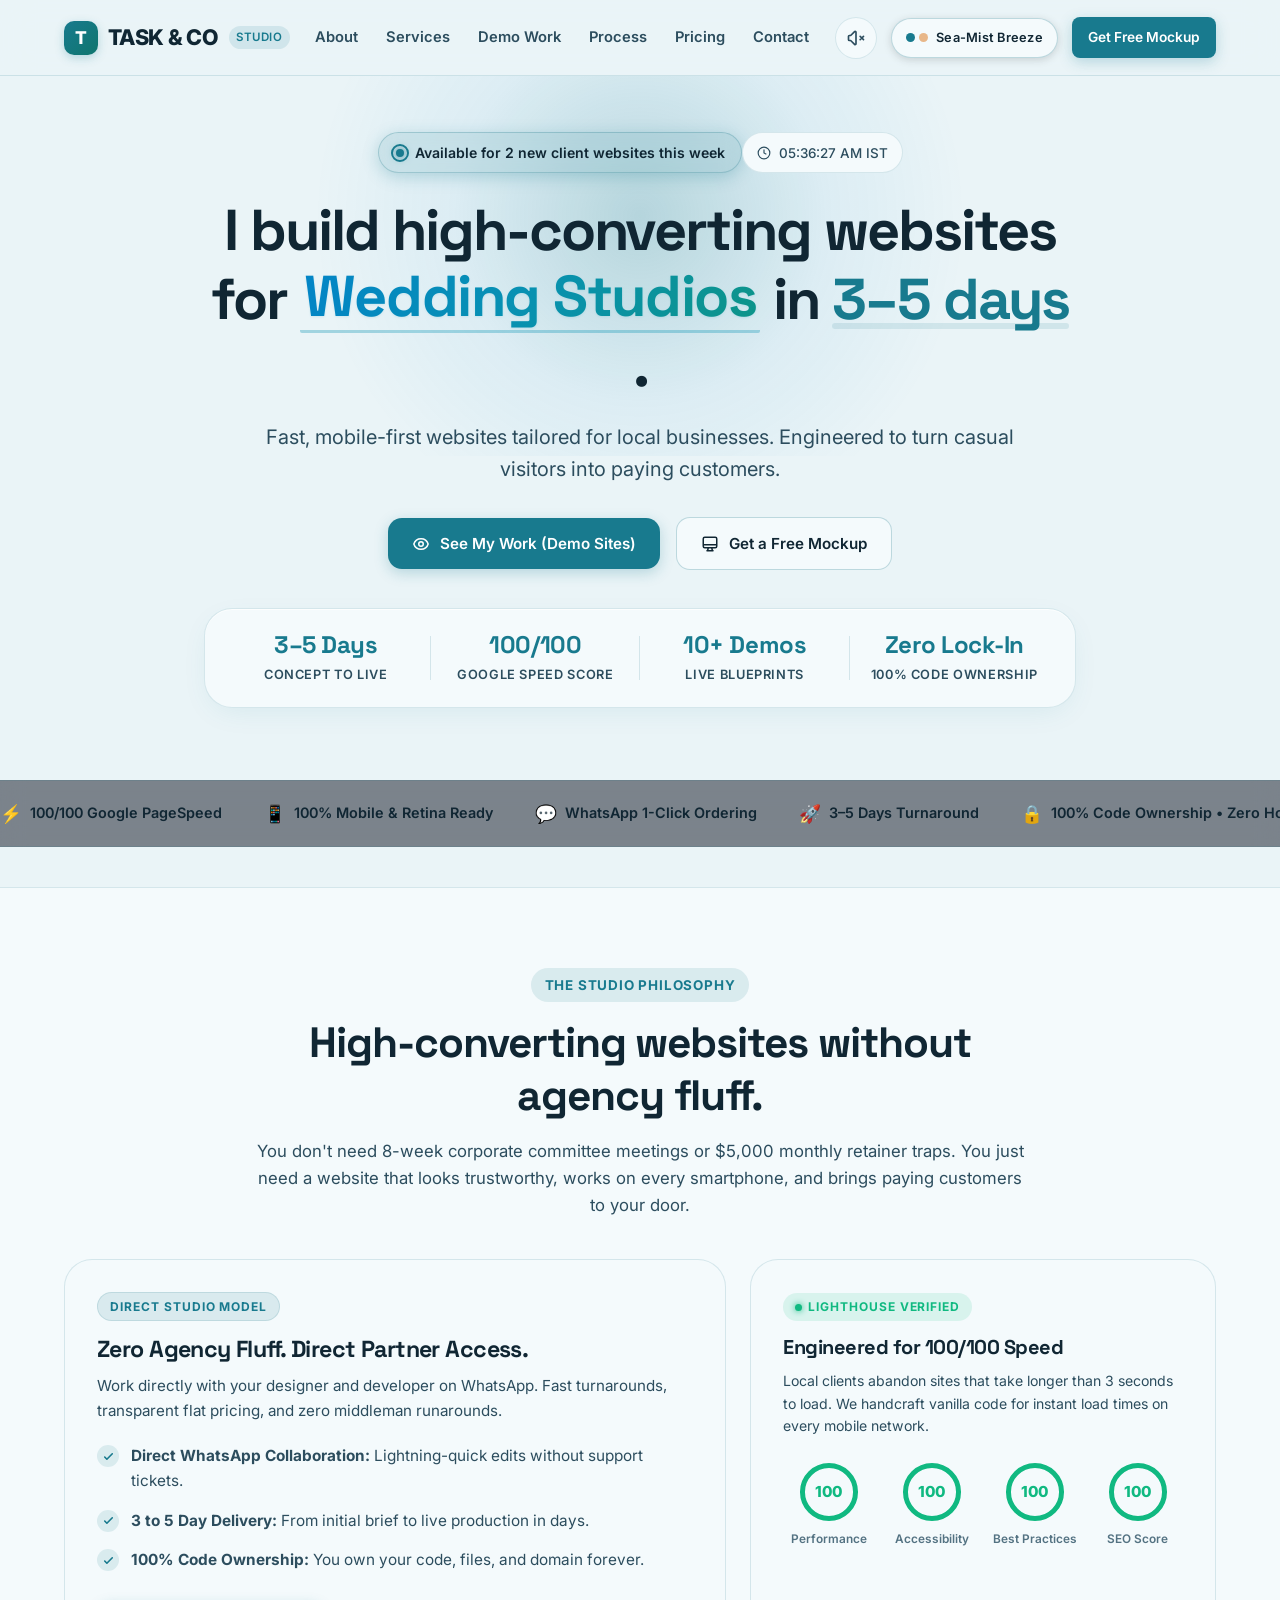
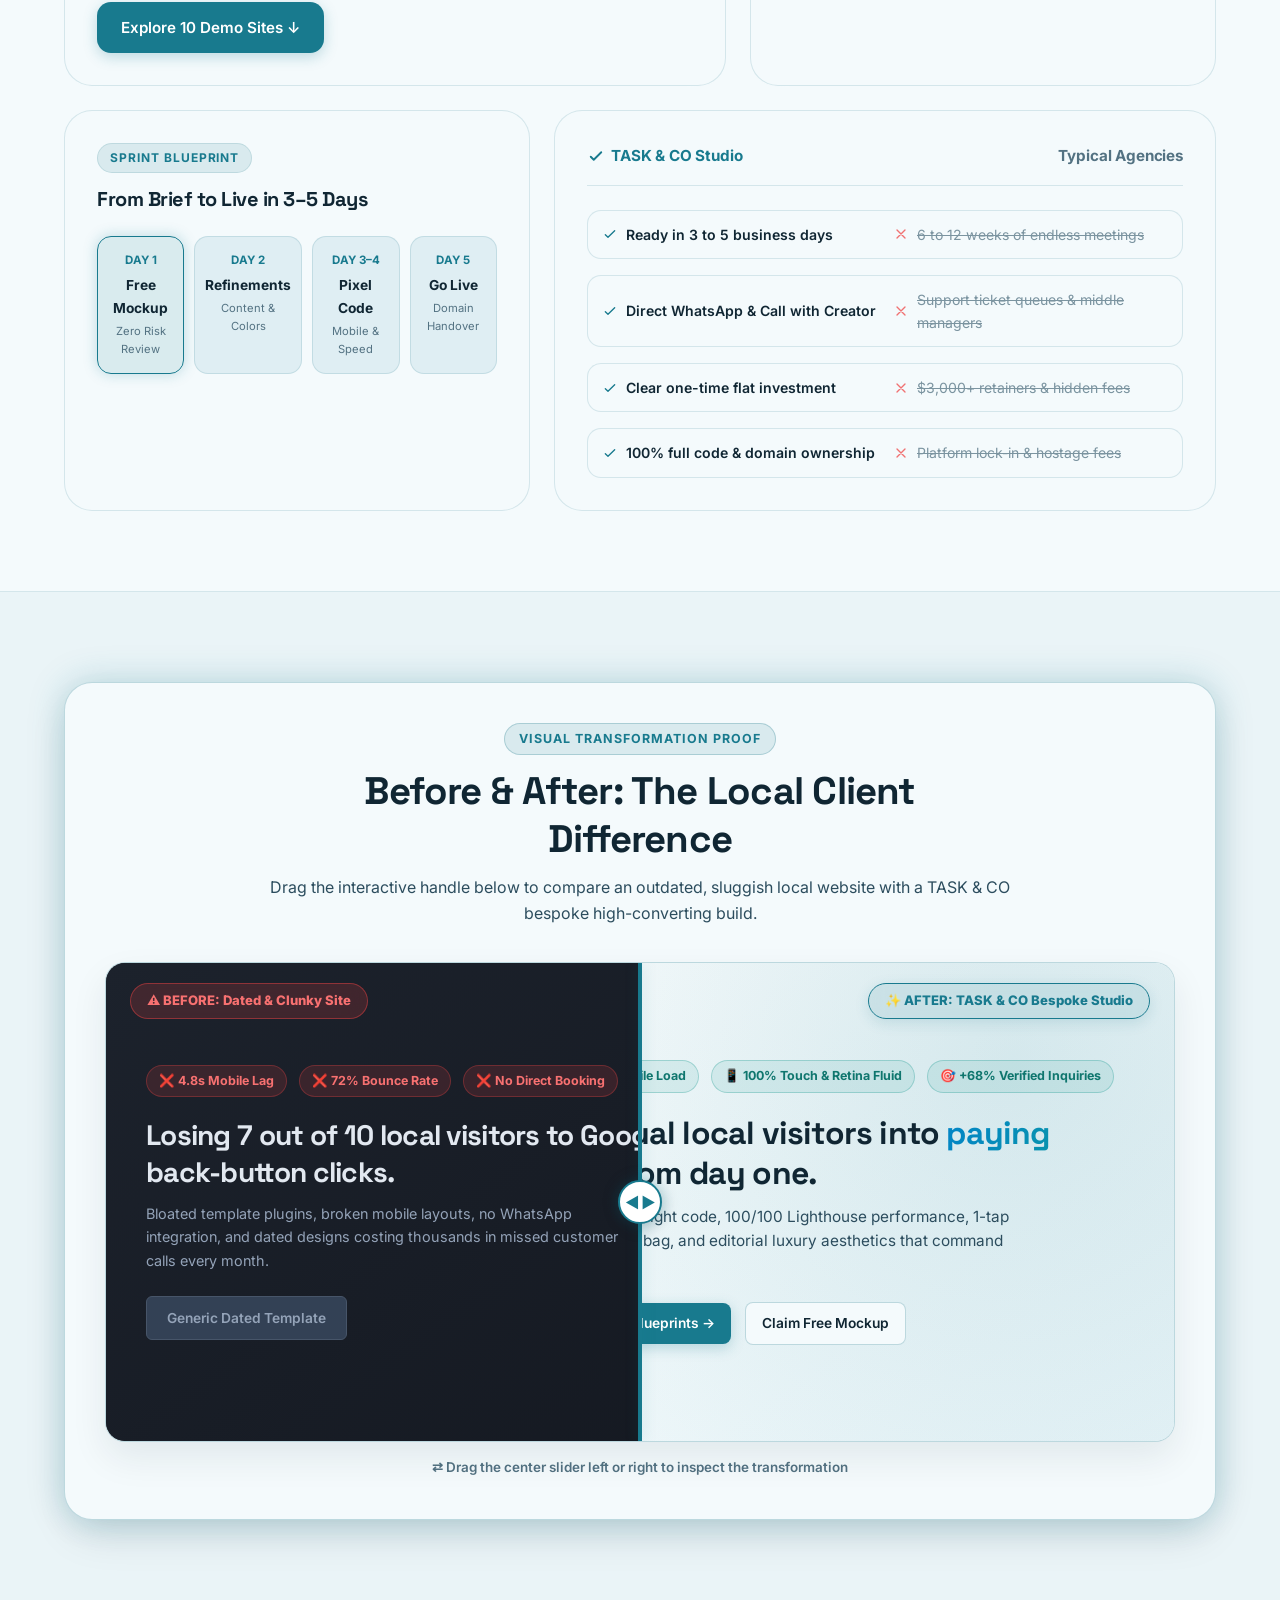
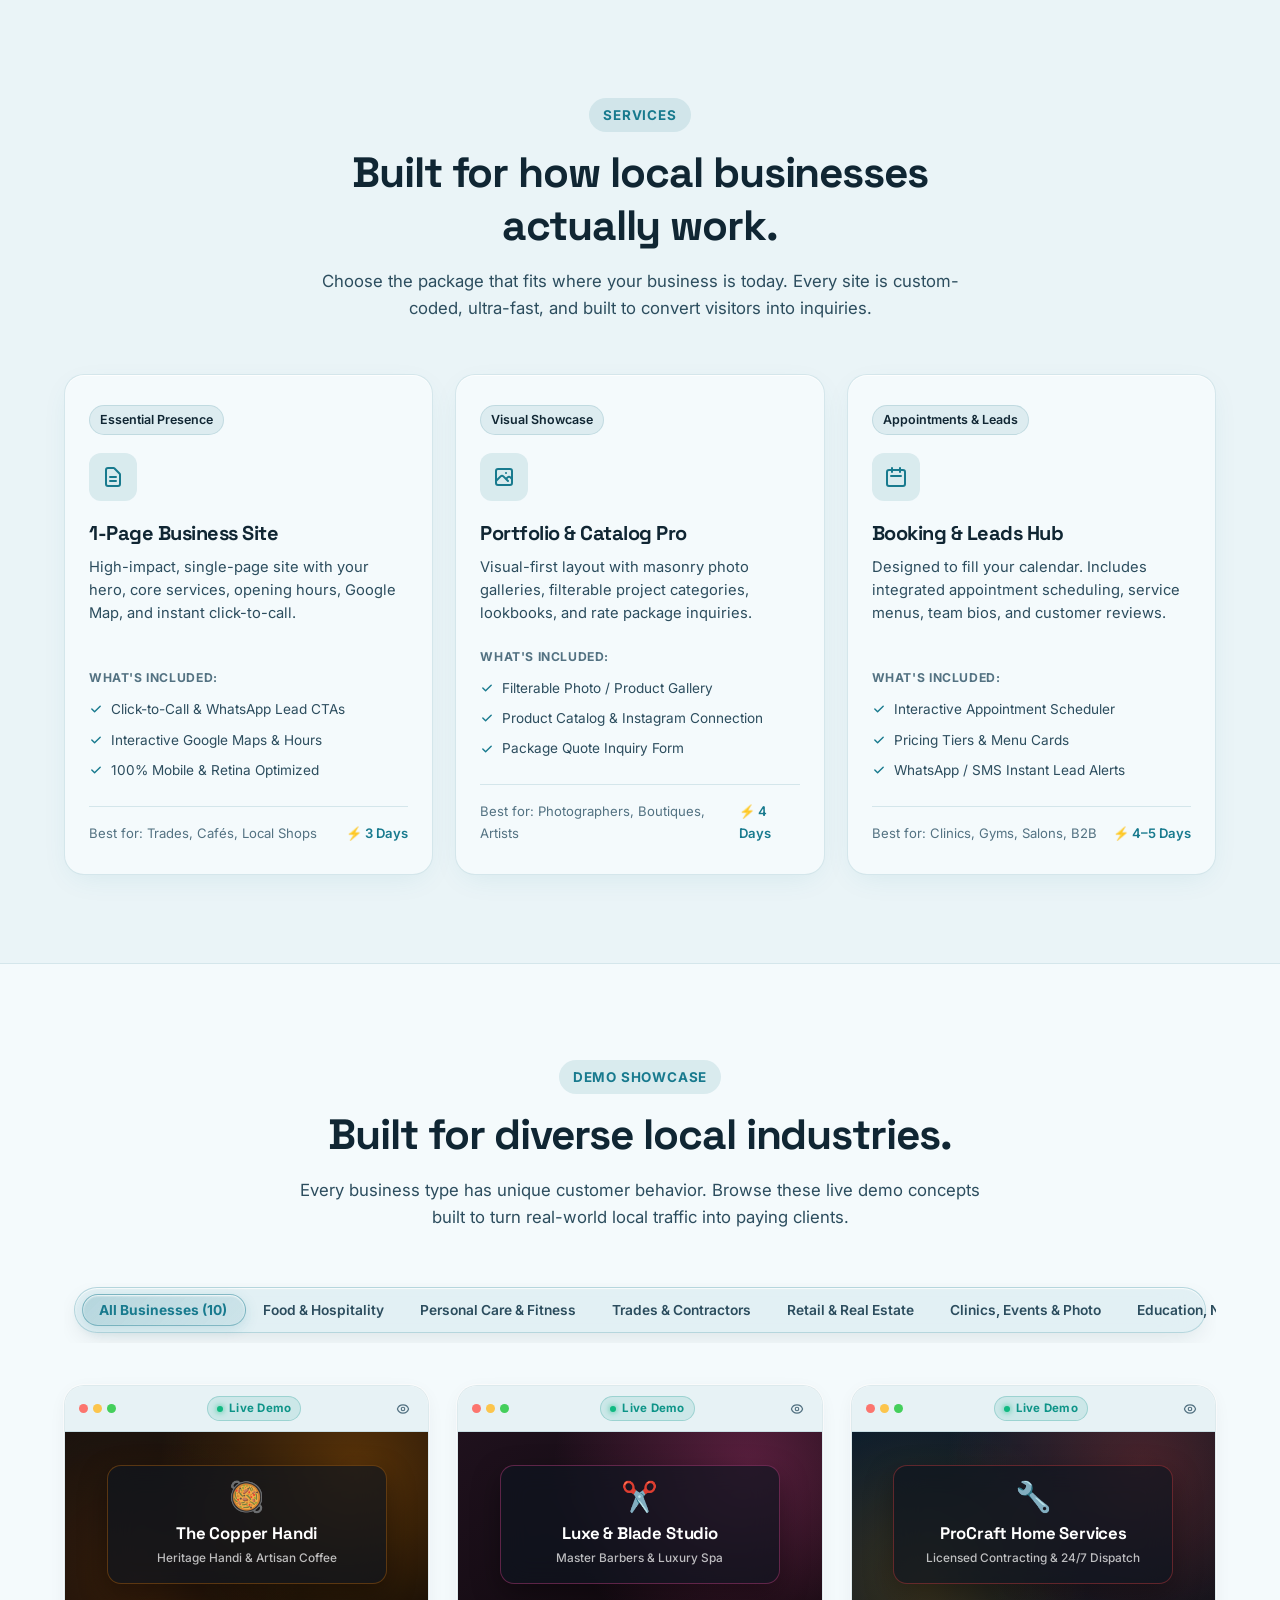
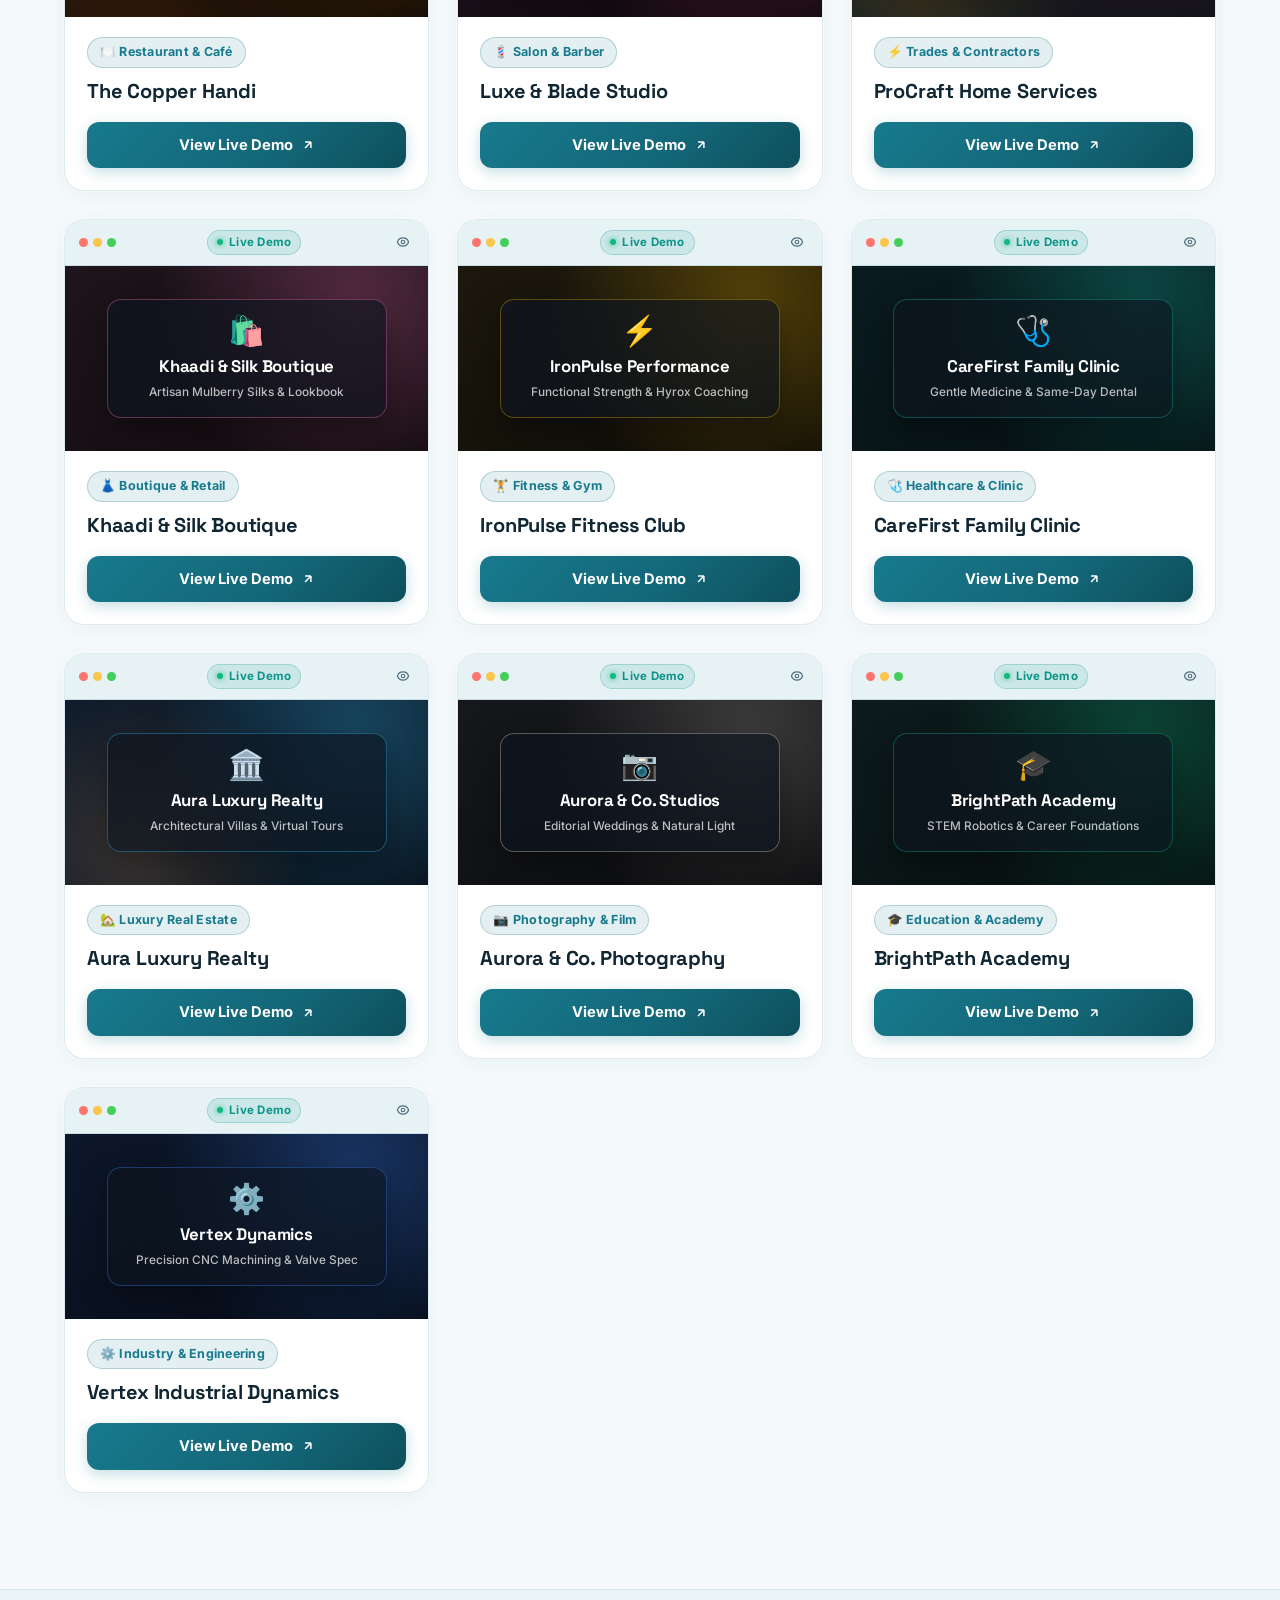
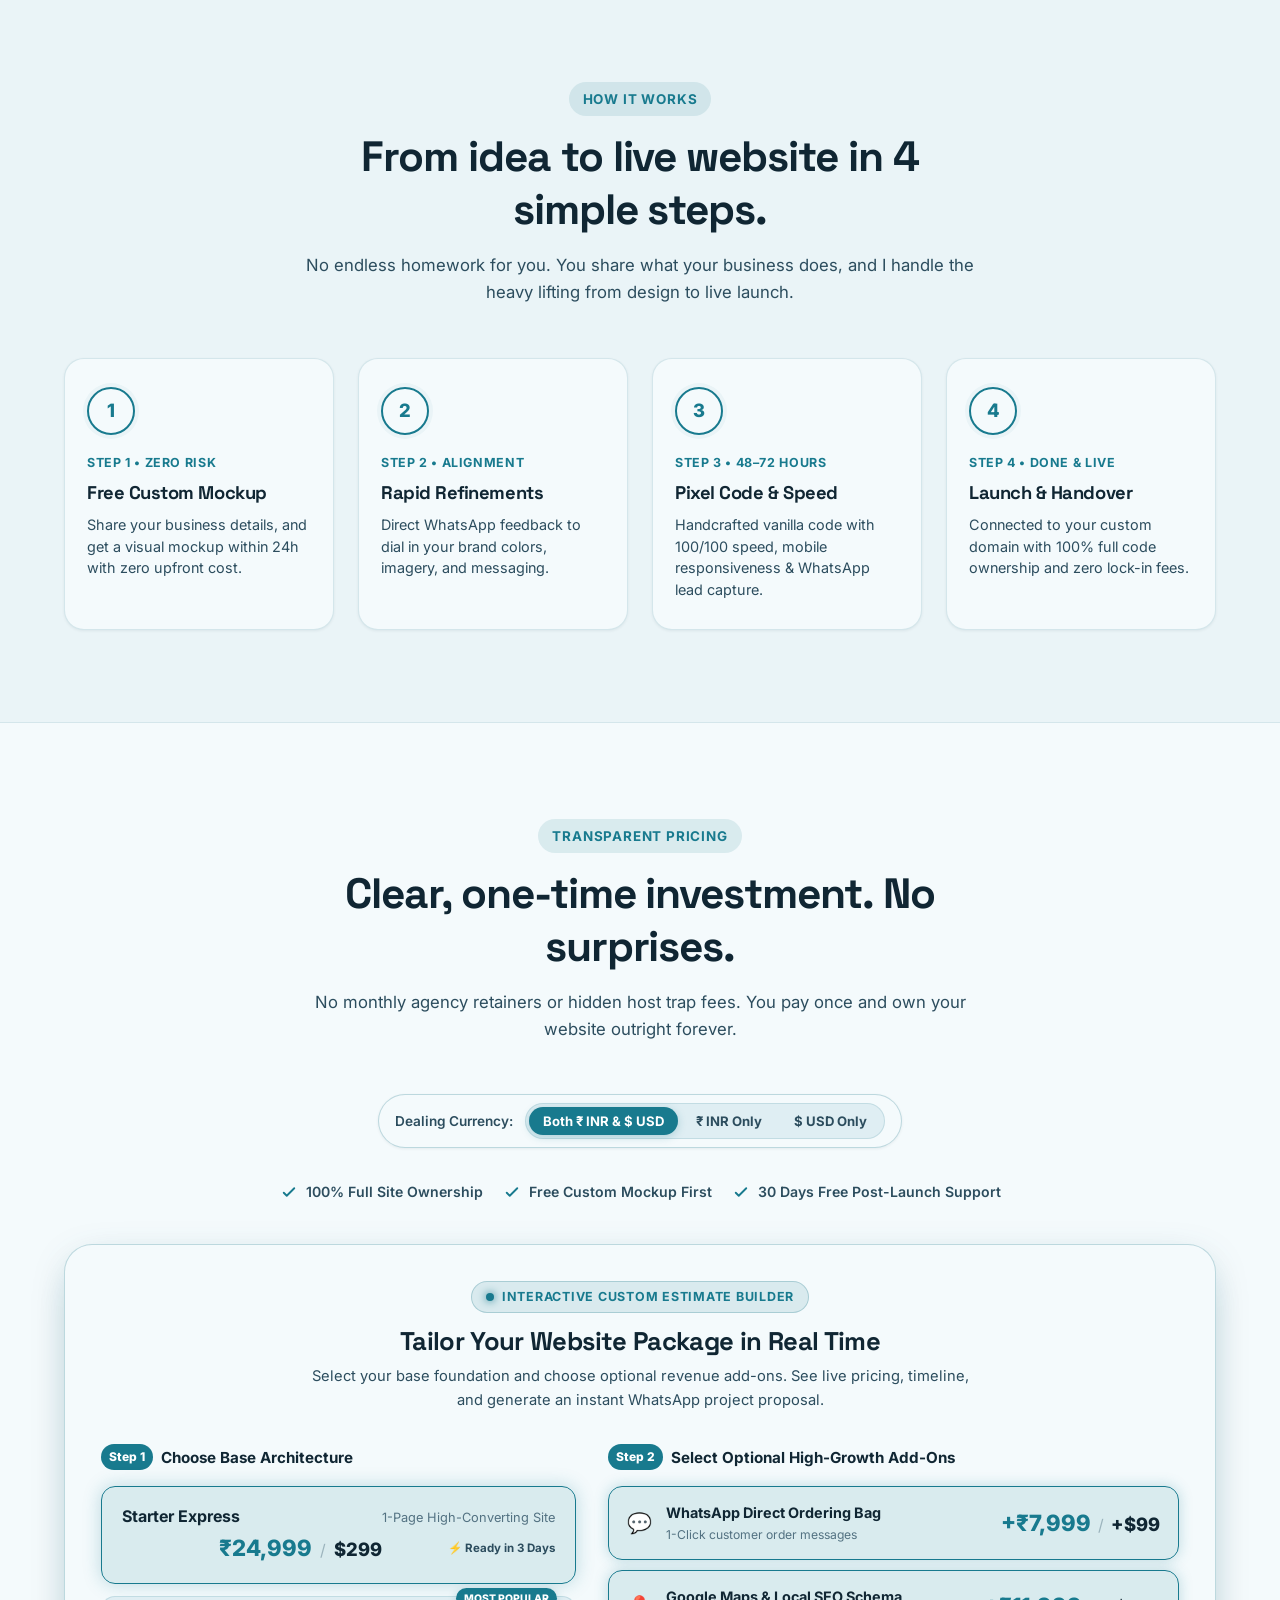
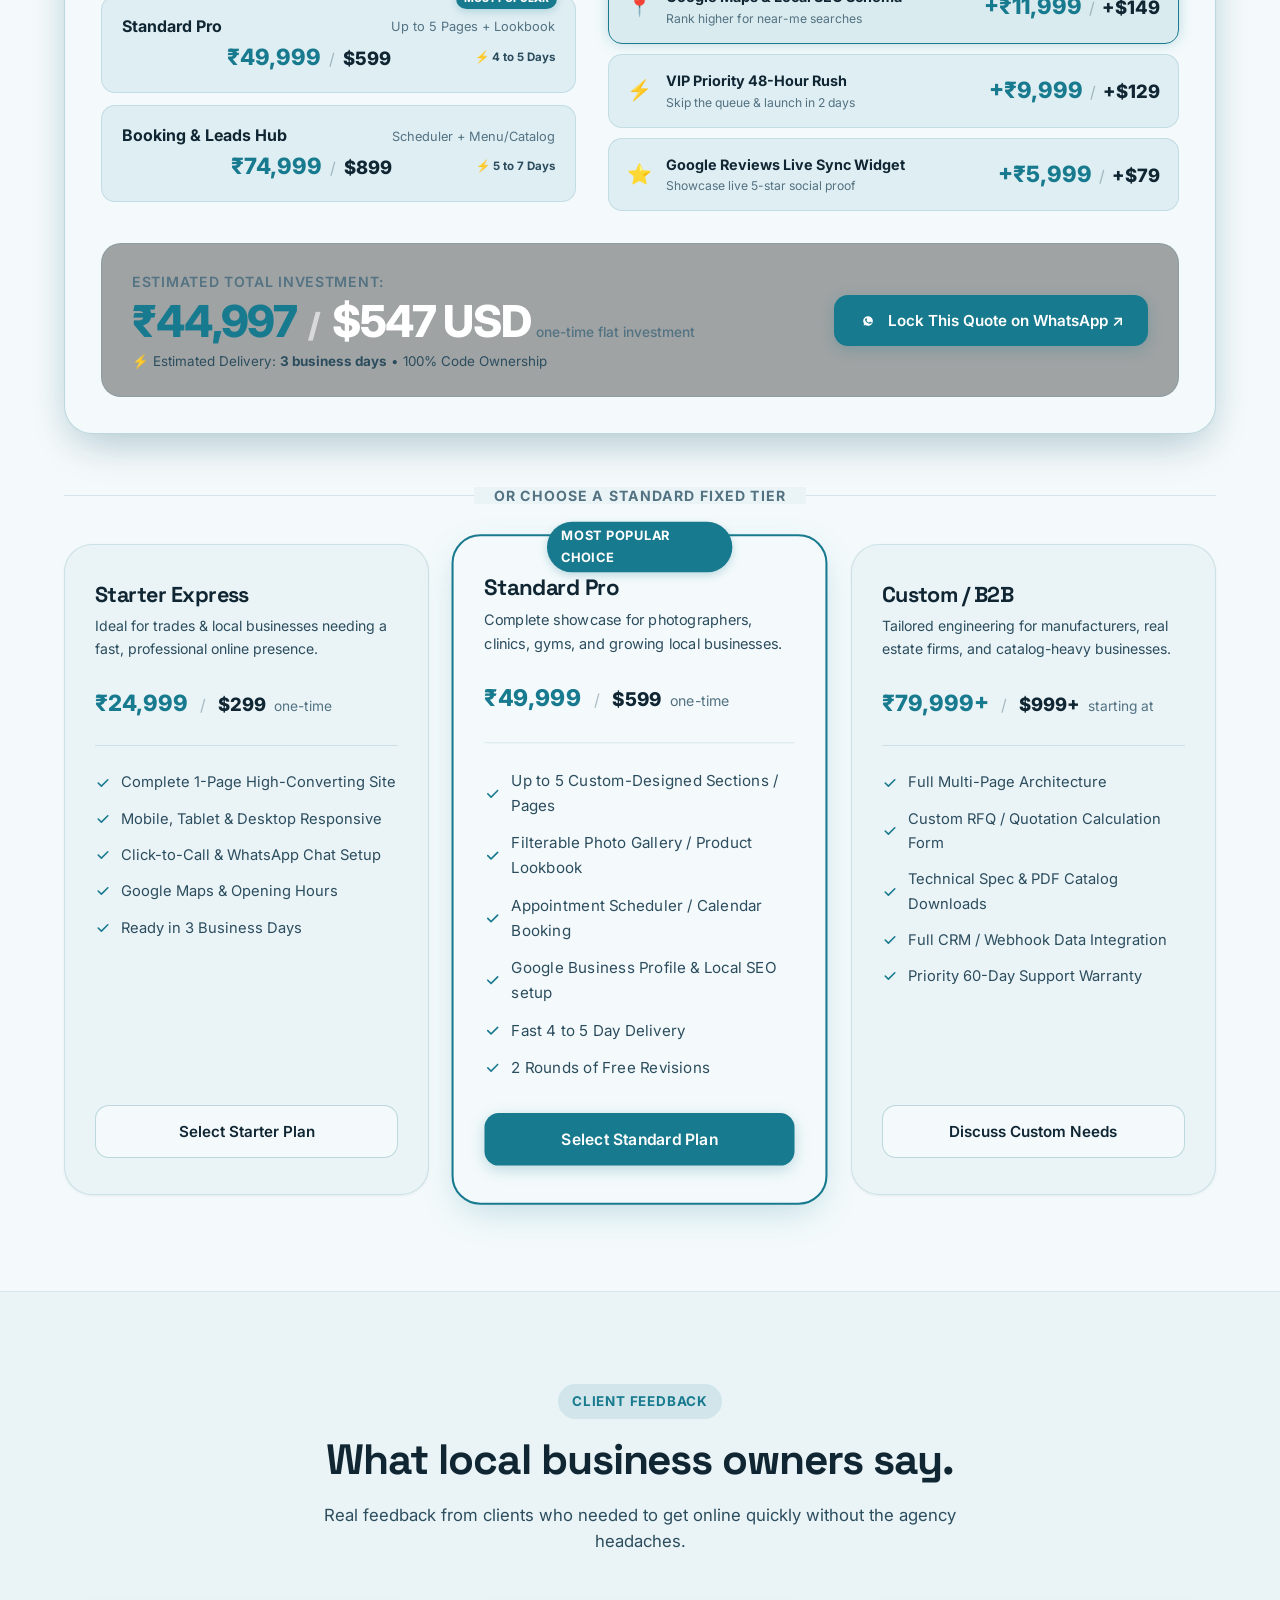
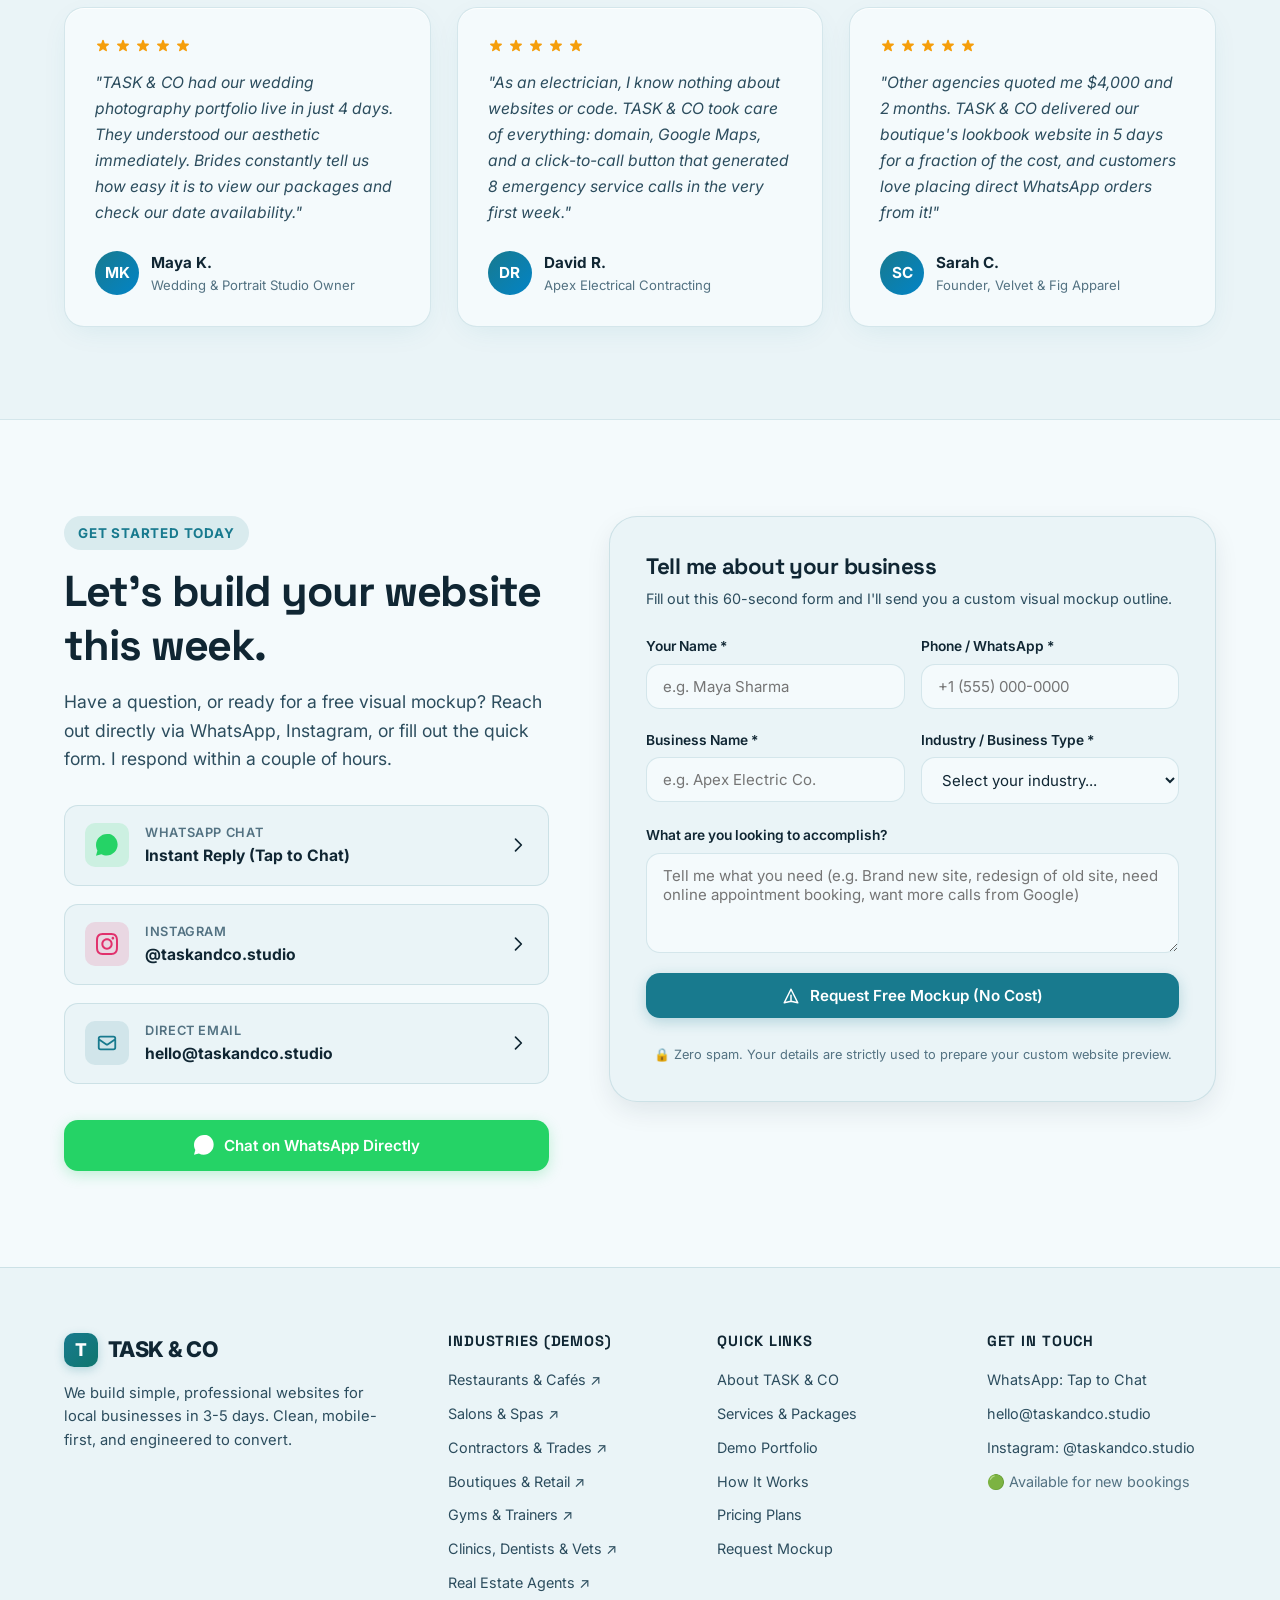
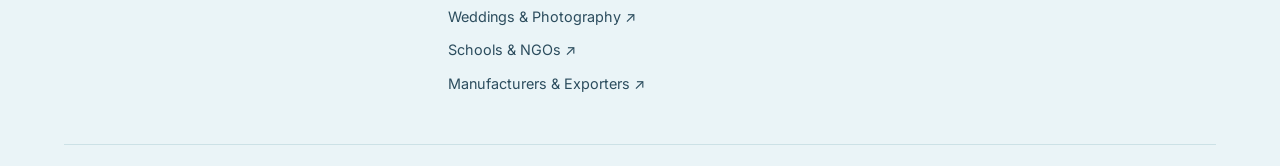
==== index.html @ 710cc8d3 "Initial commit" ====
<!DOCTYPE html>
<html lang="en">

<head>
  <meta charset="UTF-8">
  <meta name="viewport" content="width=device-width, initial-scale=1.0">
  <title>TASK & CO | Fast & High-Converting Websites for Local Businesses</title>
  <meta name="description"
    content="We build simple, professional, and affordable websites for local businesses in 3-5 days. See demo websites for restaurants, salons, contractors, boutiques, gyms, and more.">
  <meta name="keywords"
    content="web designer, local business websites, freelance web designer, rapid website design, small business web design, TASK & CO">

  <!-- Open Graph Meta -->
  <meta property="og:title" content="TASK & CO | Websites for Local Businesses in 3-5 Days">
  <meta property="og:description"
    content="Get your local business online fast with zero agency overhead. View interactive demo websites across 10 industries.">
  <meta property="og:type" content="website">

  <!-- Google Fonts: Space Grotesk (Headings) & Inter (Body) -->
  <link rel="preconnect" href="https://fonts.googleapis.com">
  <link rel="preconnect" href="https://fonts.gstatic.com" crossorigin>
  <link
    href="https://fonts.googleapis.com/css2?family=Inter:wght@300;400;500;600;700&family=Space+Grotesk:wght@500;600;700;800&display=swap"
    rel="stylesheet">

  <!-- Main Stylesheet -->
  <link rel="stylesheet" href="css/style.css?v=fresh_coastal_light_v1">
</head>

<body>

  <!-- Top Reading / Scroll Progress Bar -->
  <div class="scroll-progress-bar" id="scroll-progress-bar"></div>

  <!-- =========================================================================
       HEADER / NAVIGATION
       ========================================================================= -->
  <header class="header" id="site-header">
    <div class="container nav-container">
      <!-- Brand Logo -->
      <a href="#hero" class="brand-logo" aria-label="TASK & CO Home">
        <span class="logo-mark">T</span>
        <span>TASK & CO</span>
        <span class="logo-tag">STUDIO</span>
      </a>

      <!-- Desktop Nav Links -->
      <nav class="nav-links" aria-label="Main Navigation">
        <a href="#about" class="nav-link">About</a>
        <a href="#services" class="nav-link">Services</a>
        <a href="#portfolio" class="nav-link">Demo Work</a>
        <a href="#process" class="nav-link">Process</a>
        <a href="#pricing" class="nav-link">Pricing</a>
        <a href="#contact" class="nav-link">Contact</a>
      </nav>

      <!-- Nav Actions -->
      <div class="nav-actions">
        <!-- Interactive UI Sound Effects Toggle -->
        <button id="sound-toggle" class="sound-toggle-btn" aria-label="Toggle Audio Effects"
          title="Toggle Sound Feedback">
          <svg class="sound-on-icon" fill="none" viewBox="0 0 24 24" stroke="currentColor">
            <path stroke-linecap="round" stroke-linejoin="round" stroke-width="2"
              d="M15.536 8.464a5 5 0 010 7.072m2.828-9.9a9 9 0 010 12.728M5.586 15H4a1 1 0 01-1-1v-4a1 1 0 011-1h1.586l4.707-4.707C10.923 3.663 12 4.109 12 5v14c0 .891-1.077 1.337-1.707.707L5.586 15z" />
          </svg>
          <svg class="sound-off-icon" fill="none" viewBox="0 0 24 24" stroke="currentColor">
            <path stroke-linecap="round" stroke-linejoin="round" stroke-width="2"
              d="M5.586 15H4a1 1 0 01-1-1v-4a1 1 0 011-1h1.586l4.707-4.707C10.923 3.663 12 4.109 12 5v14c0 .891-1.077 1.337-1.707.707L5.586 15z" />
            <path stroke-linecap="round" stroke-linejoin="round" stroke-width="2"
              d="M17 14l2-2m0 0l2-2m-2 2l-2-2m2 2l2 2" />
          </svg>
        </button>

        <!-- Fresh Light Palette Switcher: Sea-Mist Breeze / Warm Sand Dune -->
        <button id="palette-toggle" class="palette-toggle-btn" aria-label="Toggle Fresh Palette"
          title="Switch Palette: Sea-Mist Breeze / Warm Sand Dune">
          <span class="palette-dots-pair">
            <span class="palette-dot" style="background:#187a8e;"></span>
            <span class="palette-dot" style="background:#e8b789;"></span>
          </span>
          <span class="palette-btn-text" id="palette-btn-text">Sea-Mist Breeze</span>
        </button>

        <a href="#contact" class="btn btn-primary btn-sm btn-magnetic btn-shimmer">Get Free Mockup</a>

        <!-- Mobile Menu Toggle Button -->
        <button id="mobile-toggle" class="mobile-menu-toggle" aria-label="Toggle navigation menu">
          <svg fill="none" viewBox="0 0 24 24" stroke="currentColor">
            <path stroke-linecap="round" stroke-linejoin="round" stroke-width="2" d="M4 6h16M4 12h16M4 18h16" />
          </svg>
        </button>
      </div>
    </div>

    <!-- Mobile Navigation Drawer -->
    <div class="mobile-nav-drawer" id="mobile-drawer">
      <a href="#about" class="mobile-nav-link">About</a>
      <a href="#services" class="mobile-nav-link">Services</a>
      <a href="#portfolio" class="mobile-nav-link">Demo Work</a>
      <a href="#process" class="mobile-nav-link">Process</a>
      <a href="#pricing" class="mobile-nav-link">Pricing</a>
      <a href="#testimonials" class="mobile-nav-link">Reviews</a>
      <a href="#contact" class="mobile-nav-link">Contact</a>
      <div style="margin-top: 10px;">
        <a href="#contact" class="btn btn-primary btn-shimmer" style="width: 100%;">Get a Free Mockup</a>
      </div>
    </div>
  </header>

  <main>
    <!-- =======================================================================
         1. HERO SECTION
         ======================================================================= -->
    <section class="hero-section" id="hero">
      <div class="hero-gradient-glow"></div>
      <div class="container hero-content">
        <!-- Live Availability Status Pill & HUD Widget -->
        <div class="hero-status-wrap">
          <span class="status-pill live-radar-badge">
            <span class="radar-circle">
              <span class="radar-ping"></span>
              <span class="radar-dot"></span>
            </span>
            <span class="radar-text">Available for 2 new client websites this week</span>
          </span>
          <span class="hud-time-pill" id="hud-clock-pill">
            <svg width="14" height="14" fill="none" viewBox="0 0 24 24" stroke="currentColor">
              <circle cx="12" cy="12" r="10" stroke-width="2" />
              <path stroke-width="2" d="M12 6v6l4 2" />
            </svg>
            <span id="hero-local-clock">11:28 AM IST</span>
          </span>
        </div>

        <!-- Headline & Kinetic Dynamic Tagline -->
        <h1 class="hero-headline">
          I build high-converting websites for <span class="kinetic-flip-container"><span
              class="kinetic-flip-word active" id="kinetic-text">Local Businesses</span></span> in <span
            class="highlight">3–5 days</span>.
        </h1>

        <!-- Subheadline -->
        <p class="hero-subheadline">
          Fast, mobile-first websites tailored for local businesses. Engineered to turn casual visitors into paying
          customers.
        </p>

        <!-- CTA Buttons with Magnetic & Liquid Shimmer Effects -->
        <div class="hero-cta-group">
          <a href="#portfolio" class="btn btn-primary btn-magnetic btn-shimmer" id="hero-btn-work">
            <svg width="18" height="18" fill="none" viewBox="0 0 24 24" stroke="currentColor">
              <path stroke-linecap="round" stroke-linejoin="round" stroke-width="2"
                d="M15 12a3 3 0 11-6 0 3 3 0 016 0z" />
              <path stroke-linecap="round" stroke-linejoin="round" stroke-width="2"
                d="M2.458 12C3.732 7.943 7.523 5 12 5c4.478 0 8.268 2.943 9.542 7-1.274 4.057-5.064 7-9.542 7-4.477 0-8.268-2.943-9.542-7z" />
            </svg>
            See My Work (Demo Sites)
          </a>
          <a href="#contact" class="btn btn-secondary btn-magnetic" id="hero-btn-mockup">
            <svg width="18" height="18" fill="none" viewBox="0 0 24 24" stroke="currentColor">
              <path stroke-linecap="round" stroke-linejoin="round" stroke-width="2"
                d="M9.75 17L9 20l-1 1h8l-1-1-.75-3M3 13h18M5 17h14a2 2 0 002-2V5a2 2 0 00-2-2H5a2 2 0 00-2 2v10a2 2 0 002 2z" />
            </svg>
            Get a Free Mockup
          </a>
        </div>

        <!-- 4 Key Proof Metrics -->
        <div class="hero-metrics-bar">
          <div class="hero-metric-box">
            <span class="hero-metric-val">3–5 Days</span>
            <span class="hero-metric-lbl">Concept to Live</span>
          </div>
          <div class="hero-metric-box">
            <span class="hero-metric-val">100/100</span>
            <span class="hero-metric-lbl">Google Speed Score</span>
          </div>
          <div class="hero-metric-box">
            <span class="hero-metric-val">10+ Demos</span>
            <span class="hero-metric-lbl">Live Blueprints</span>
          </div>
          <div class="hero-metric-box">
            <span class="hero-metric-val">Zero Lock-In</span>
            <span class="hero-metric-lbl">100% Code Ownership</span>
          </div>
        </div>
      </div>
    </section>

    <!-- =======================================================================
         INFINITE MARQUEE TICKER (Technologies, Guarantees & Speed)
         ======================================================================= -->
    <div class="hero-marquee-wrapper" aria-hidden="true">
      <div class="marquee-track marquee-track-left">
        <div class="marquee-group">
          <span class="marquee-item"><span class="marquee-dot">⚡</span> 100/100 Google PageSpeed</span>
          <span class="marquee-item"><span class="marquee-dot">📱</span> 100% Mobile & Retina Ready</span>
          <span class="marquee-item"><span class="marquee-dot">💬</span> WhatsApp 1-Click Ordering</span>
          <span class="marquee-item"><span class="marquee-dot">🚀</span> 3–5 Days Turnaround</span>
          <span class="marquee-item"><span class="marquee-dot">🔒</span> 100% Code Ownership • Zero Hostage Fees</span>
          <span class="marquee-item"><span class="marquee-dot">📍</span> Google Local SEO Schema</span>
          <span class="marquee-item"><span class="marquee-dot">✨</span> Interactive 3D & Micro-Animations</span>
          <span class="marquee-item"><span class="marquee-dot">🎯</span> High-Conversion Design</span>
        </div>
        <div class="marquee-group" aria-hidden="true">
          <span class="marquee-item"><span class="marquee-dot">⚡</span> 100/100 Google PageSpeed</span>
          <span class="marquee-item"><span class="marquee-dot">📱</span> 100% Mobile & Retina Ready</span>
          <span class="marquee-item"><span class="marquee-dot">💬</span> WhatsApp 1-Click Ordering</span>
          <span class="marquee-item"><span class="marquee-dot">🚀</span> 3–5 Days Turnaround</span>
          <span class="marquee-item"><span class="marquee-dot">🔒</span> 100% Code Ownership • Zero Hostage Fees</span>
          <span class="marquee-item"><span class="marquee-dot">📍</span> Google Local SEO Schema</span>
          <span class="marquee-item"><span class="marquee-dot">✨</span> Interactive 3D & Micro-Animations</span>
          <span class="marquee-item"><span class="marquee-dot">🎯</span> High-Conversion Design</span>
        </div>
      </div>
    </div>

    <!-- =======================================================================
         2. ABOUT SECTION (BENTO GRID ARCHITECTURE)
         ======================================================================= -->
    <section class="about-section" id="about">
      <div class="container">
        <div class="section-header" style="text-align: center; max-width: 780px; margin: 0 auto 40px;">
          <span class="section-eyebrow">The Studio Philosophy</span>
          <h2 class="section-title">High-converting websites without agency fluff.</h2>
          <p class="section-subtitle">
            You don't need 8-week corporate committee meetings or $5,000 monthly retainer traps. You just need a website
            that looks trustworthy, works on every smartphone, and brings paying customers to your door.
          </p>
        </div>

        <!-- Master Bento Grid -->
        <div class="about-bento-grid">

          <!-- Bento 1: Main Story & Highlights (Wide) -->
          <div class="bento-card bento-hero-card" data-tilt="true">
            <div class="card-spotlight"></div>
            <div class="bento-badge">Direct Studio Model</div>
            <h3 class="bento-title">Zero Agency Fluff. Direct Partner Access.</h3>
            <p class="bento-desc">
              Work directly with your designer and developer on WhatsApp. Fast turnarounds, transparent flat pricing,
              and zero middleman runarounds.
            </p>
            <div class="about-highlights-list">
              <div class="about-highlight-item">
                <div class="highlight-check-icon">
                  <svg fill="none" viewBox="0 0 24 24" stroke="currentColor">
                    <path stroke-linecap="round" stroke-linejoin="round" stroke-width="3" d="M5 13l4 4L19 7" />
                  </svg>
                </div>
                <span><strong>Direct WhatsApp Collaboration:</strong> Lightning-quick edits without support
                  tickets.</span>
              </div>
              <div class="about-highlight-item">
                <div class="highlight-check-icon">
                  <svg fill="none" viewBox="0 0 24 24" stroke="currentColor">
                    <path stroke-linecap="round" stroke-linejoin="round" stroke-width="3" d="M5 13l4 4L19 7" />
                  </svg>
                </div>
                <span><strong>3 to 5 Day Delivery:</strong> From initial brief to live production in days.</span>
              </div>
              <div class="about-highlight-item">
                <div class="highlight-check-icon">
                  <svg fill="none" viewBox="0 0 24 24" stroke="currentColor">
                    <path stroke-linecap="round" stroke-linejoin="round" stroke-width="3" d="M5 13l4 4L19 7" />
                  </svg>
                </div>
                <span><strong>100% Code Ownership:</strong> You own your code, files, and domain forever.</span>
              </div>
            </div>
            <div style="margin-top: 20px;">
              <a href="#portfolio" class="btn btn-primary btn-magnetic btn-shimmer">Explore 10 Demo Sites ↓</a>
            </div>
          </div>

          <!-- Bento 2: Google Lighthouse 100/100 Audit Card -->
          <div class="bento-card bento-lighthouse-card" data-tilt="true">
            <div class="card-spotlight"></div>
            <div class="bento-badge-green">
              <span class="pulse-green-dot"></span>
              Lighthouse Verified
            </div>
            <h3 class="bento-title" style="font-size: 1.25rem;">Engineered for 100/100 Speed</h3>
            <p class="bento-desc" style="font-size: 0.88rem;">
              Local clients abandon sites that take longer than 3 seconds to load. We handcraft vanilla code for instant
              load times on every mobile network.
            </p>
            <div class="lighthouse-scores-grid">
              <div class="lighthouse-metric">
                <div class="score-ring-wrap">
                  <svg viewBox="0 0 36 36" class="circular-chart green">
                    <path class="circle-bg"
                      d="M18 2.0845 a 15.9155 15.9155 0 0 1 0 31.831 a 15.9155 15.9155 0 0 1 0 -31.831" />
                    <path class="circle" stroke-dasharray="100, 100"
                      d="M18 2.0845 a 15.9155 15.9155 0 0 1 0 31.831 a 15.9155 15.9155 0 0 1 0 -31.831" />
                  </svg>
                  <span class="score-val">100</span>
                </div>
                <span class="metric-label">Performance</span>
              </div>
              <div class="lighthouse-metric">
                <div class="score-ring-wrap">
                  <svg viewBox="0 0 36 36" class="circular-chart green">
                    <path class="circle-bg"
                      d="M18 2.0845 a 15.9155 15.9155 0 0 1 0 31.831 a 15.9155 15.9155 0 0 1 0 -31.831" />
                    <path class="circle" stroke-dasharray="100, 100"
                      d="M18 2.0845 a 15.9155 15.9155 0 0 1 0 31.831 a 15.9155 15.9155 0 0 1 0 -31.831" />
                  </svg>
                  <span class="score-val">100</span>
                </div>
                <span class="metric-label">Accessibility</span>
              </div>
              <div class="lighthouse-metric">
                <div class="score-ring-wrap">
                  <svg viewBox="0 0 36 36" class="circular-chart green">
                    <path class="circle-bg"
                      d="M18 2.0845 a 15.9155 15.9155 0 0 1 0 31.831 a 15.9155 15.9155 0 0 1 0 -31.831" />
                    <path class="circle" stroke-dasharray="100, 100"
                      d="M18 2.0845 a 15.9155 15.9155 0 0 1 0 31.831 a 15.9155 15.9155 0 0 1 0 -31.831" />
                  </svg>
                  <span class="score-val">100</span>
                </div>
                <span class="metric-label">Best Practices</span>
              </div>
              <div class="lighthouse-metric">
                <div class="score-ring-wrap">
                  <svg viewBox="0 0 36 36" class="circular-chart green">
                    <path class="circle-bg"
                      d="M18 2.0845 a 15.9155 15.9155 0 0 1 0 31.831 a 15.9155 15.9155 0 0 1 0 -31.831" />
                    <path class="circle" stroke-dasharray="100, 100"
                      d="M18 2.0845 a 15.9155 15.9155 0 0 1 0 31.831 a 15.9155 15.9155 0 0 1 0 -31.831" />
                  </svg>
                  <span class="score-val">100</span>
                </div>
                <span class="metric-label">SEO Score</span>
              </div>
            </div>
          </div>

          <!-- Bento 3: 3 to 5 Day Sprint Timeline Scrubber -->
          <div class="bento-card bento-timeline-card" data-tilt="true">
            <div class="card-spotlight"></div>
            <div class="bento-badge">Sprint Blueprint</div>
            <h3 class="bento-title" style="font-size: 1.25rem;">From Brief to Live in 3–5 Days</h3>
            <div class="sprint-steps-row">
              <div class="sprint-step-item active">
                <div class="sprint-day">Day 1</div>
                <div class="sprint-name">Free Mockup</div>
                <div class="sprint-sub">Zero Risk Review</div>
              </div>
              <div class="sprint-step-item">
                <div class="sprint-day">Day 2</div>
                <div class="sprint-name">Refinements</div>
                <div class="sprint-sub">Content & Colors</div>
              </div>
              <div class="sprint-step-item">
                <div class="sprint-day">Day 3–4</div>
                <div class="sprint-name">Pixel Code</div>
                <div class="sprint-sub">Mobile & Speed</div>
              </div>
              <div class="sprint-step-item">
                <div class="sprint-day">Day 5</div>
                <div class="sprint-name">Go Live</div>
                <div class="sprint-sub">Domain Handover</div>
              </div>
            </div>
          </div>

          <!-- Bento 4: Comparison Table: Studio vs Typical Agency -->
          <div class="bento-card bento-comparison-card" data-tilt="true">
            <div class="card-spotlight"></div>
            <div class="comparison-header">
              <span class="comparison-col-title taskco-brand">
                <svg width="18" height="18" fill="none" viewBox="0 0 24 24" stroke="currentColor">
                  <path stroke-linecap="round" stroke-linejoin="round" stroke-width="2.5" d="M5 13l4 4L19 7" />
                </svg>
                TASK & CO Studio
              </span>
              <span class="comparison-col-title agency-col">Typical Agencies</span>
            </div>

            <div class="comparison-rows">
              <div class="comparison-row">
                <div class="comparison-taskco-side">
                  <svg width="16" height="16" fill="none" viewBox="0 0 24 24" stroke="currentColor">
                    <path stroke-linecap="round" stroke-linejoin="round" stroke-width="2" d="M5 13l4 4L19 7" />
                  </svg>
                  Ready in 3 to 5 business days
                </div>
                <div class="comparison-agency-side">
                  <svg width="16" height="16" fill="none" viewBox="0 0 24 24" stroke="currentColor">
                    <path stroke-linecap="round" stroke-linejoin="round" stroke-width="2" d="M6 18L18 6M6 6l12 12" />
                  </svg>
                  6 to 12 weeks of endless meetings
                </div>
              </div>

              <div class="comparison-row">
                <div class="comparison-taskco-side">
                  <svg width="16" height="16" fill="none" viewBox="0 0 24 24" stroke="currentColor">
                    <path stroke-linecap="round" stroke-linejoin="round" stroke-width="2" d="M5 13l4 4L19 7" />
                  </svg>
                  Direct WhatsApp & Call with Creator
                </div>
                <div class="comparison-agency-side">
                  <svg width="16" height="16" fill="none" viewBox="0 0 24 24" stroke="currentColor">
                    <path stroke-linecap="round" stroke-linejoin="round" stroke-width="2" d="M6 18L18 6M6 6l12 12" />
                  </svg>
                  Support ticket queues & middle managers
                </div>
              </div>

              <div class="comparison-row">
                <div class="comparison-taskco-side">
                  <svg width="16" height="16" fill="none" viewBox="0 0 24 24" stroke="currentColor">
                    <path stroke-linecap="round" stroke-linejoin="round" stroke-width="2" d="M5 13l4 4L19 7" />
                  </svg>
                  Clear one-time flat investment
                </div>
                <div class="comparison-agency-side">
                  <svg width="16" height="16" fill="none" viewBox="0 0 24 24" stroke="currentColor">
                    <path stroke-linecap="round" stroke-linejoin="round" stroke-width="2" d="M6 18L18 6M6 6l12 12" />
                  </svg>
                  $3,000+ retainers & hidden fees
                </div>
              </div>

              <div class="comparison-row">
                <div class="comparison-taskco-side">
                  <svg width="16" height="16" fill="none" viewBox="0 0 24 24" stroke="currentColor">
                    <path stroke-linecap="round" stroke-linejoin="round" stroke-width="2" d="M5 13l4 4L19 7" />
                  </svg>
                  100% full code & domain ownership
                </div>
                <div class="comparison-agency-side">
                  <svg width="16" height="16" fill="none" viewBox="0 0 24 24" stroke="currentColor">
                    <path stroke-linecap="round" stroke-linejoin="round" stroke-width="2" d="M6 18L18 6M6 6l12 12" />
                  </svg>
                  Platform lock-in & hostage fees
                </div>
              </div>
            </div>
          </div>

        </div>
      </div>
    </section>

    <!-- =======================================================================
         INTERACTIVE BEFORE / AFTER WEBSITE TRANSFORMATION SLIDER
         ======================================================================= -->
    <section class="before-after-section" id="comparison">
      <div class="container">
        <div class="before-after-card" data-tilt="true">
          <div class="card-spotlight"></div>
          <div class="before-after-header">
            <span class="before-after-badge">Visual Transformation Proof</span>
            <h2 class="before-after-title">Before & After: The Local Client Difference</h2>
            <p class="before-after-subtitle">
              Drag the interactive handle below to compare an outdated, sluggish local website with a TASK & CO bespoke
              high-converting build.
            </p>
          </div>

          <!-- Interactive Slider Viewport -->
          <div class="ba-slider-container" id="ba-slider" style="--split-pos: 50%;">

            <!-- Layer 1: AFTER (TASK & CO High-Converting Site) -->
            <div class="ba-layer-after">
              <div class="ba-after-badge-pill">✨ AFTER: TASK & CO Bespoke Studio</div>
              <div class="ba-layer-content-after">
                <div class="ba-demo-hud-row">
                  <span class="ba-demo-hud-pill">⚡ 0.3s Instant Mobile Load</span>
                  <span class="ba-demo-hud-pill">📱 100% Touch & Retina Fluid</span>
                  <span class="ba-demo-hud-pill">🎯 +68% Verified Inquiries</span>
                </div>
                <h3 class="ba-after-headline">
                  Turn casual local visitors into <span>paying clients</span> from day one.
                </h3>
                <p class="ba-after-desc">
                  Handcrafted lightweight code, 100/100 Lighthouse performance, 1-tap WhatsApp booking bag, and
                  editorial luxury aesthetics that command premium pricing.
                </p>
                <div class="ba-after-actions">
                  <a href="#portfolio" class="btn btn-primary btn-sm btn-shimmer">Explore 10 Demo Blueprints →</a>
                  <a href="#contact" class="btn btn-secondary btn-sm">Claim Free Mockup</a>
                </div>
              </div>
            </div>

            <!-- Layer 2: BEFORE (Outdated Typical Site) -->
            <div class="ba-layer-before" id="ba-layer-before">
              <div class="ba-before-inner">
                <div class="ba-before-badge-pill">⚠️ BEFORE: Dated & Clunky Site</div>
                <div class="ba-before-hud-row">
                  <span class="ba-before-hud-pill">❌ 4.8s Mobile Lag</span>
                  <span class="ba-before-hud-pill">❌ 72% Bounce Rate</span>
                  <span class="ba-before-hud-pill">❌ No Direct Booking</span>
                </div>
                <h3 class="ba-before-headline">
                  Losing 7 out of 10 local visitors to Google back-button clicks.
                </h3>
                <p class="ba-before-desc">
                  Bloated template plugins, broken mobile layouts, no WhatsApp integration, and dated designs costing
                  thousands in missed customer calls every month.
                </p>
                <div class="ba-before-btn">
                  Generic Dated Template
                </div>
              </div>
            </div>

            <!-- Draggable Center Handle -->
            <div class="ba-handle" id="ba-handle">
              <div class="ba-handle-line"></div>
              <div class="ba-handle-knob">◀ ▶</div>
            </div>
          </div>

          <div class="ba-hint-bar">
            <span>⇄ Drag the center slider left or right to inspect the transformation</span>
          </div>
        </div>
      </div>
    </section>

    <!-- =======================================================================
         3. SERVICES SECTION
         ======================================================================= -->
    <section class="services-section" id="services">
      <div class="container">
        <div class="section-header">
          <span class="section-eyebrow">Services</span>
          <h2 class="section-title">Built for how local businesses actually work.</h2>
          <p class="section-subtitle">Choose the package that fits where your business is today. Every site is
            custom-coded, ultra-fast, and built to convert visitors into inquiries.</p>
        </div>

        <div class="services-grid">
          <!-- Card 1: 1-Page Business Site -->
          <div class="service-card" data-tilt="true">
            <span class="badge service-badge">Essential Presence</span>
            <div class="service-icon-box">
              <svg fill="none" viewBox="0 0 24 24" stroke="currentColor">
                <path stroke-linecap="round" stroke-linejoin="round" stroke-width="2"
                  d="M9 12h6m-6 4h6m2 5H7a2 2 0 01-2-2V5a2 2 0 012-2h5.586a1 1 0 01.707.293l5.414 5.414a1 1 0 01.293.707V19a2 2 0 01-2 2z" />
              </svg>
            </div>
            <h3 class="service-card-title">1-Page Business Site</h3>
            <p class="service-card-desc">High-impact, single-page site with your hero, core services, opening hours,
              Google Map, and instant click-to-call.</p>

            <div class="service-includes-title">What's Included:</div>
            <div class="service-features-list">
              <div class="service-feature-item">
                <svg viewBox="0 0 20 20" fill="currentColor">
                  <path fill-rule="evenodd"
                    d="M16.707 5.293a1 1 0 010 1.414l-8 8a1 1 0 01-1.414 0l-4-4a1 1 0 011.414-1.414L8 12.586l7.293-7.293a1 1 0 011.414 0z"
                    clip-rule="evenodd" />
                </svg>
                <span>Click-to-Call & WhatsApp Lead CTAs</span>
              </div>
              <div class="service-feature-item">
                <svg viewBox="0 0 20 20" fill="currentColor">
                  <path fill-rule="evenodd"
                    d="M16.707 5.293a1 1 0 010 1.414l-8 8a1 1 0 01-1.414 0l-4-4a1 1 0 011.414-1.414L8 12.586l7.293-7.293a1 1 0 011.414 0z"
                    clip-rule="evenodd" />
                </svg>
                <span>Interactive Google Maps & Hours</span>
              </div>
              <div class="service-feature-item">
                <svg viewBox="0 0 20 20" fill="currentColor">
                  <path fill-rule="evenodd"
                    d="M16.707 5.293a1 1 0 010 1.414l-8 8a1 1 0 01-1.414 0l-4-4a1 1 0 011.414-1.414L8 12.586l7.293-7.293a1 1 0 011.414 0z"
                    clip-rule="evenodd" />
                </svg>
                <span>100% Mobile & Retina Optimized</span>
              </div>
            </div>

            <div class="service-footer-meta">
              <span>Best for: Trades, Cafés, Local Shops</span>
              <span class="service-turnaround">⚡ 3 Days</span>
            </div>
          </div>

          <!-- Card 2: Visual Showcase Pro -->
          <div class="service-card" data-tilt="true">
            <span class="badge service-badge">Visual Showcase</span>
            <div class="service-icon-box">
              <svg fill="none" viewBox="0 0 24 24" stroke="currentColor">
                <path stroke-linecap="round" stroke-linejoin="round" stroke-width="2"
                  d="M4 16l4.586-4.586a2 2 0 012.828 0L16 16m-2-2l1.586-1.586a2 2 0 012.828 0L20 14m-6-6h.01M6 20h12a2 2 0 002-2V6a2 2 0 00-2-2H6a2 2 0 00-2 2v12a2 2 0 002 2z" />
              </svg>
            </div>
            <h3 class="service-card-title">Portfolio & Catalog Pro</h3>
            <p class="service-card-desc">Visual-first layout with masonry photo galleries, filterable project
              categories, lookbooks, and rate package inquiries.</p>

            <div class="service-includes-title">What's Included:</div>
            <div class="service-features-list">
              <div class="service-feature-item">
                <svg viewBox="0 0 20 20" fill="currentColor">
                  <path fill-rule="evenodd"
                    d="M16.707 5.293a1 1 0 010 1.414l-8 8a1 1 0 01-1.414 0l-4-4a1 1 0 011.414-1.414L8 12.586l7.293-7.293a1 1 0 011.414 0z"
                    clip-rule="evenodd" />
                </svg>
                <span>Filterable Photo / Product Gallery</span>
              </div>
              <div class="service-feature-item">
                <svg viewBox="0 0 20 20" fill="currentColor">
                  <path fill-rule="evenodd"
                    d="M16.707 5.293a1 1 0 010 1.414l-8 8a1 1 0 01-1.414 0l-4-4a1 1 0 011.414-1.414L8 12.586l7.293-7.293a1 1 0 011.414 0z"
                    clip-rule="evenodd" />
                </svg>
                <span>Product Catalog & Instagram Connection</span>
              </div>
              <div class="service-feature-item">
                <svg viewBox="0 0 20 20" fill="currentColor">
                  <path fill-rule="evenodd"
                    d="M16.707 5.293a1 1 0 010 1.414l-8 8a1 1 0 01-1.414 0l-4-4a1 1 0 011.414-1.414L8 12.586l7.293-7.293a1 1 0 011.414 0z"
                    clip-rule="evenodd" />
                </svg>
                <span>Package Quote Inquiry Form</span>
              </div>
            </div>

            <div class="service-footer-meta">
              <span>Best for: Photographers, Boutiques, Artists</span>
              <span class="service-turnaround">⚡ 4 Days</span>
            </div>
          </div>

          <!-- Card 3: Booking & Leads Hub -->
          <div class="service-card" data-tilt="true">
            <span class="badge service-badge">Appointments & Leads</span>
            <div class="service-icon-box">
              <svg fill="none" viewBox="0 0 24 24" stroke="currentColor">
                <path stroke-linecap="round" stroke-linejoin="round" stroke-width="2"
                  d="M8 7V3m8 4V3m-9 8h10M5 21h14a2 2 0 002-2V7a2 2 0 00-2-2H5a2 2 0 00-2 2v12a2 2 0 002 2z" />
              </svg>
            </div>
            <h3 class="service-card-title">Booking & Leads Hub</h3>
            <p class="service-card-desc">Designed to fill your calendar. Includes integrated appointment scheduling,
              service menus, team bios, and customer reviews.</p>

            <div class="service-includes-title">What's Included:</div>
            <div class="service-features-list">
              <div class="service-feature-item">
                <svg viewBox="0 0 20 20" fill="currentColor">
                  <path fill-rule="evenodd"
                    d="M16.707 5.293a1 1 0 010 1.414l-8 8a1 1 0 01-1.414 0l-4-4a1 1 0 011.414-1.414L8 12.586l7.293-7.293a1 1 0 011.414 0z"
                    clip-rule="evenodd" />
                </svg>
                <span>Interactive Appointment Scheduler</span>
              </div>
              <div class="service-feature-item">
                <svg viewBox="0 0 20 20" fill="currentColor">
                  <path fill-rule="evenodd"
                    d="M16.707 5.293a1 1 0 010 1.414l-8 8a1 1 0 01-1.414 0l-4-4a1 1 0 011.414-1.414L8 12.586l7.293-7.293a1 1 0 011.414 0z"
                    clip-rule="evenodd" />
                </svg>
                <span>Pricing Tiers & Menu Cards</span>
              </div>
              <div class="service-feature-item">
                <svg viewBox="0 0 20 20" fill="currentColor">
                  <path fill-rule="evenodd"
                    d="M16.707 5.293a1 1 0 010 1.414l-8 8a1 1 0 01-1.414 0l-4-4a1 1 0 011.414-1.414L8 12.586l7.293-7.293a1 1 0 011.414 0z"
                    clip-rule="evenodd" />
                </svg>
                <span>WhatsApp / SMS Instant Lead Alerts</span>
              </div>
            </div>

            <div class="service-footer-meta">
              <span>Best for: Clinics, Gyms, Salons, B2B</span>
              <span class="service-turnaround">⚡ 4–5 Days</span>
            </div>
          </div>
        </div>
      </div>
    </section>

    <!-- =======================================================================
         4. PORTFOLIO / DEMO PROJECTS SECTION (CORE)
         ======================================================================= -->
    <section class="portfolio-section" id="portfolio">
      <div class="container">
        <div class="section-header">
          <span class="section-eyebrow">Demo Showcase</span>
          <h2 class="section-title">Built for diverse local industries.</h2>
          <p class="section-subtitle">
            Every business type has unique customer behavior. Browse these live demo concepts built to turn real-world
            local traffic into paying clients.
          </p>
        </div>

        <!-- Filter Bar with Sliding Indicator -->
        <div class="portfolio-filter-bar-wrapper">
          <div class="portfolio-filter-bar" id="portfolio-filter-bar">
            <div class="filter-sliding-pill" id="filter-sliding-pill"></div>
            <button class="filter-btn active" data-filter="all">All Businesses (10)</button>
            <button class="filter-btn" data-filter="dining">Food & Hospitality</button>
            <button class="filter-btn" data-filter="wellness">Personal Care & Fitness</button>
            <button class="filter-btn" data-filter="trades">Trades & Contractors</button>
            <button class="filter-btn" data-filter="commercial">Retail & Real Estate</button>
            <button class="filter-btn" data-filter="services">Clinics, Events & Photo</button>
            <button class="filter-btn" data-filter="industry-edu">Education, NGOs & Industry</button>
          </div>
        </div>

        <!-- Portfolio Cards Grid -->
        <div class="portfolio-grid" id="portfolio-grid">

          <!-- PROJECT 1: Restaurant & Café -->
          <article class="project-card" data-category="dining" data-id="dining" data-tilt="true">
            <div class="card-spotlight"></div>
            <div class="mock-browser-frame">
              <div class="browser-dots">
                <span class="browser-dot dot-red"></span>
                <span class="browser-dot dot-yellow"></span>
                <span class="browser-dot dot-green"></span>
              </div>
              <div class="mock-live-pill">
                <span class="live-pulse-dot"></span>
                <span>Live Demo</span>
              </div>
              <button type="button" class="icon-quick-btn quick-view-btn" data-demo="dining" title="Quick Preview">
                <svg width="14" height="14" viewBox="0 0 24 24" fill="none" stroke="currentColor" stroke-width="2">
                  <path d="M15 12a3 3 0 11-6 0 3 3 0 016 0z" />
                  <path d="M2.458 12C3.732 7.943 7.523 5 12 5c4.478 0 8.268 2.943 9.542 7-1.274 4.057-5.064 7-9.542 7-4.477 0-8.268-2.943-9.542-7z" />
                </svg>
              </button>
            </div>
            <a href="demo-dining.html" target="_blank" class="mockup-preview-screen" tabindex="-1">
              <div class="preview-hover-overlay">
                <span class="btn-overlay-pill">View Live Demo ↗</span>
              </div>
              <div class="mock-ui-viewport theme-dining">
                <div class="mock-ui-glass-card">
                  <div class="mock-brand-emblem">🥘</div>
                  <div class="mock-brand-name">The Copper Handi</div>
                  <div class="mock-brand-tagline">Heritage Handi & Artisan Coffee</div>
                </div>
              </div>
            </a>
            <div class="project-card-body">
              <div class="project-card-meta">
                <span class="project-biz-badge">🍽️ Restaurant & Café</span>
              </div>
              <h3 class="project-card-title">The Copper Handi</h3>
              <div class="project-card-actions">
                <a href="demo-dining.html" target="_blank" class="btn-live-demo">
                  <span>View Live Demo</span>
                  <svg width="14" height="14" viewBox="0 0 24 24" fill="none" stroke="currentColor" stroke-width="2.5">
                    <path d="M7 17L17 7M17 7H7M17 7V17" />
                  </svg>
                </a>
              </div>
            </div>
          </article>

          <!-- PROJECT 2: Salon & Barber -->
          <article class="project-card" data-category="wellness" data-id="salon" data-tilt="true">
            <div class="card-spotlight"></div>
            <div class="mock-browser-frame">
              <div class="browser-dots">
                <span class="browser-dot dot-red"></span>
                <span class="browser-dot dot-yellow"></span>
                <span class="browser-dot dot-green"></span>
              </div>
              <div class="mock-live-pill">
                <span class="live-pulse-dot"></span>
                <span>Live Demo</span>
              </div>
              <button type="button" class="icon-quick-btn quick-view-btn" data-demo="salon" title="Quick Preview">
                <svg width="14" height="14" viewBox="0 0 24 24" fill="none" stroke="currentColor" stroke-width="2">
                  <path d="M15 12a3 3 0 11-6 0 3 3 0 016 0z" />
                  <path d="M2.458 12C3.732 7.943 7.523 5 12 5c4.478 0 8.268 2.943 9.542 7-1.274 4.057-5.064 7-9.542 7-4.477 0-8.268-2.943-9.542-7z" />
                </svg>
              </button>
            </div>
            <a href="demo-salon.html" target="_blank" class="mockup-preview-screen" tabindex="-1">
              <div class="preview-hover-overlay">
                <span class="btn-overlay-pill">View Live Demo ↗</span>
              </div>
              <div class="mock-ui-viewport theme-salon">
                <div class="mock-ui-glass-card">
                  <div class="mock-brand-emblem">✂️</div>
                  <div class="mock-brand-name">Luxe & Blade Studio</div>
                  <div class="mock-brand-tagline">Master Barbers & Luxury Spa</div>
                </div>
              </div>
            </a>
            <div class="project-card-body">
              <div class="project-card-meta">
                <span class="project-biz-badge">💈 Salon & Barber</span>
              </div>
              <h3 class="project-card-title">Luxe & Blade Studio</h3>
              <div class="project-card-actions">
                <a href="demo-salon.html" target="_blank" class="btn-live-demo">
                  <span>View Live Demo</span>
                  <svg width="14" height="14" viewBox="0 0 24 24" fill="none" stroke="currentColor" stroke-width="2.5">
                    <path d="M7 17L17 7M17 7H7M17 7V17" />
                  </svg>
                </a>
              </div>
            </div>
          </article>

          <!-- PROJECT 3: Trades & Contractors -->
          <article class="project-card" data-category="trades" data-id="contractor" data-tilt="true">
            <div class="card-spotlight"></div>
            <div class="mock-browser-frame">
              <div class="browser-dots">
                <span class="browser-dot dot-red"></span>
                <span class="browser-dot dot-yellow"></span>
                <span class="browser-dot dot-green"></span>
              </div>
              <div class="mock-live-pill">
                <span class="live-pulse-dot"></span>
                <span>Live Demo</span>
              </div>
              <button type="button" class="icon-quick-btn quick-view-btn" data-demo="contractor" title="Quick Preview">
                <svg width="14" height="14" viewBox="0 0 24 24" fill="none" stroke="currentColor" stroke-width="2">
                  <path d="M15 12a3 3 0 11-6 0 3 3 0 016 0z" />
                  <path d="M2.458 12C3.732 7.943 7.523 5 12 5c4.478 0 8.268 2.943 9.542 7-1.274 4.057-5.064 7-9.542 7-4.477 0-8.268-2.943-9.542-7z" />
                </svg>
              </button>
            </div>
            <a href="demo-contractor.html" target="_blank" class="mockup-preview-screen" tabindex="-1">
              <div class="preview-hover-overlay">
                <span class="btn-overlay-pill">View Live Demo ↗</span>
              </div>
              <div class="mock-ui-viewport theme-contractor">
                <div class="mock-ui-glass-card">
                  <div class="mock-brand-emblem">🔧</div>
                  <div class="mock-brand-name">ProCraft Home Services</div>
                  <div class="mock-brand-tagline">Licensed Contracting & 24/7 Dispatch</div>
                </div>
              </div>
            </a>
            <div class="project-card-body">
              <div class="project-card-meta">
                <span class="project-biz-badge">⚡ Trades & Contractors</span>
              </div>
              <h3 class="project-card-title">ProCraft Home Services</h3>
              <div class="project-card-actions">
                <a href="demo-contractor.html" target="_blank" class="btn-live-demo">
                  <span>View Live Demo</span>
                  <svg width="14" height="14" viewBox="0 0 24 24" fill="none" stroke="currentColor" stroke-width="2.5">
                    <path d="M7 17L17 7M17 7H7M17 7V17" />
                  </svg>
                </a>
              </div>
            </div>
          </article>

          <!-- PROJECT 4: Boutique & Retail -->
          <article class="project-card" data-category="commercial" data-id="retail" data-tilt="true">
            <div class="card-spotlight"></div>
            <div class="mock-browser-frame">
              <div class="browser-dots">
                <span class="browser-dot dot-red"></span>
                <span class="browser-dot dot-yellow"></span>
                <span class="browser-dot dot-green"></span>
              </div>
              <div class="mock-live-pill">
                <span class="live-pulse-dot"></span>
                <span>Live Demo</span>
              </div>
              <button type="button" class="icon-quick-btn quick-view-btn" data-demo="retail" title="Quick Preview">
                <svg width="14" height="14" viewBox="0 0 24 24" fill="none" stroke="currentColor" stroke-width="2">
                  <path d="M15 12a3 3 0 11-6 0 3 3 0 016 0z" />
                  <path d="M2.458 12C3.732 7.943 7.523 5 12 5c4.478 0 8.268 2.943 9.542 7-1.274 4.057-5.064 7-9.542 7-4.477 0-8.268-2.943-9.542-7z" />
                </svg>
              </button>
            </div>
            <a href="demo-retail.html" target="_blank" class="mockup-preview-screen" tabindex="-1">
              <div class="preview-hover-overlay">
                <span class="btn-overlay-pill">View Live Demo ↗</span>
              </div>
              <div class="mock-ui-viewport theme-retail">
                <div class="mock-ui-glass-card">
                  <div class="mock-brand-emblem">🛍️</div>
                  <div class="mock-brand-name">Khaadi & Silk Boutique</div>
                  <div class="mock-brand-tagline">Artisan Mulberry Silks & Lookbook</div>
                </div>
              </div>
            </a>
            <div class="project-card-body">
              <div class="project-card-meta">
                <span class="project-biz-badge">👗 Boutique & Retail</span>
              </div>
              <h3 class="project-card-title">Khaadi & Silk Boutique</h3>
              <div class="project-card-actions">
                <a href="demo-retail.html" target="_blank" class="btn-live-demo">
                  <span>View Live Demo</span>
                  <svg width="14" height="14" viewBox="0 0 24 24" fill="none" stroke="currentColor" stroke-width="2.5">
                    <path d="M7 17L17 7M17 7H7M17 7V17" />
                  </svg>
                </a>
              </div>
            </div>
          </article>

          <!-- PROJECT 5: Fitness & Gym -->
          <article class="project-card" data-category="wellness" data-id="fitness" data-tilt="true">
            <div class="card-spotlight"></div>
            <div class="mock-browser-frame">
              <div class="browser-dots">
                <span class="browser-dot dot-red"></span>
                <span class="browser-dot dot-yellow"></span>
                <span class="browser-dot dot-green"></span>
              </div>
              <div class="mock-live-pill">
                <span class="live-pulse-dot"></span>
                <span>Live Demo</span>
              </div>
              <button type="button" class="icon-quick-btn quick-view-btn" data-demo="fitness" title="Quick Preview">
                <svg width="14" height="14" viewBox="0 0 24 24" fill="none" stroke="currentColor" stroke-width="2">
                  <path d="M15 12a3 3 0 11-6 0 3 3 0 016 0z" />
                  <path d="M2.458 12C3.732 7.943 7.523 5 12 5c4.478 0 8.268 2.943 9.542 7-1.274 4.057-5.064 7-9.542 7-4.477 0-8.268-2.943-9.542-7z" />
                </svg>
              </button>
            </div>
            <a href="demo-fitness.html" target="_blank" class="mockup-preview-screen" tabindex="-1">
              <div class="preview-hover-overlay">
                <span class="btn-overlay-pill">View Live Demo ↗</span>
              </div>
              <div class="mock-ui-viewport theme-fitness">
                <div class="mock-ui-glass-card">
                  <div class="mock-brand-emblem">⚡</div>
                  <div class="mock-brand-name">IronPulse Performance</div>
                  <div class="mock-brand-tagline">Functional Strength & Hyrox Coaching</div>
                </div>
              </div>
            </a>
            <div class="project-card-body">
              <div class="project-card-meta">
                <span class="project-biz-badge">🏋️ Fitness & Gym</span>
              </div>
              <h3 class="project-card-title">IronPulse Fitness Club</h3>
              <div class="project-card-actions">
                <a href="demo-fitness.html" target="_blank" class="btn-live-demo">
                  <span>View Live Demo</span>
                  <svg width="14" height="14" viewBox="0 0 24 24" fill="none" stroke="currentColor" stroke-width="2.5">
                    <path d="M7 17L17 7M17 7H7M17 7V17" />
                  </svg>
                </a>
              </div>
            </div>
          </article>

          <!-- PROJECT 6: Healthcare & Clinic -->
          <article class="project-card" data-category="services" data-id="healthcare" data-tilt="true">
            <div class="card-spotlight"></div>
            <div class="mock-browser-frame">
              <div class="browser-dots">
                <span class="browser-dot dot-red"></span>
                <span class="browser-dot dot-yellow"></span>
                <span class="browser-dot dot-green"></span>
              </div>
              <div class="mock-live-pill">
                <span class="live-pulse-dot"></span>
                <span>Live Demo</span>
              </div>
              <button type="button" class="icon-quick-btn quick-view-btn" data-demo="healthcare" title="Quick Preview">
                <svg width="14" height="14" viewBox="0 0 24 24" fill="none" stroke="currentColor" stroke-width="2">
                  <path d="M15 12a3 3 0 11-6 0 3 3 0 016 0z" />
                  <path d="M2.458 12C3.732 7.943 7.523 5 12 5c4.478 0 8.268 2.943 9.542 7-1.274 4.057-5.064 7-9.542 7-4.477 0-8.268-2.943-9.542-7z" />
                </svg>
              </button>
            </div>
            <a href="demo-healthcare.html" target="_blank" class="mockup-preview-screen" tabindex="-1">
              <div class="preview-hover-overlay">
                <span class="btn-overlay-pill">View Live Demo ↗</span>
              </div>
              <div class="mock-ui-viewport theme-healthcare">
                <div class="mock-ui-glass-card">
                  <div class="mock-brand-emblem">🩺</div>
                  <div class="mock-brand-name">CareFirst Family Clinic</div>
                  <div class="mock-brand-tagline">Gentle Medicine & Same-Day Dental</div>
                </div>
              </div>
            </a>
            <div class="project-card-body">
              <div class="project-card-meta">
                <span class="project-biz-badge">🩺 Healthcare & Clinic</span>
              </div>
              <h3 class="project-card-title">CareFirst Family Clinic</h3>
              <div class="project-card-actions">
                <a href="demo-healthcare.html" target="_blank" class="btn-live-demo">
                  <span>View Live Demo</span>
                  <svg width="14" height="14" viewBox="0 0 24 24" fill="none" stroke="currentColor" stroke-width="2.5">
                    <path d="M7 17L17 7M17 7H7M17 7V17" />
                  </svg>
                </a>
              </div>
            </div>
          </article>

          <!-- PROJECT 7: Luxury Real Estate -->
          <article class="project-card" data-category="commercial" data-id="realestate" data-tilt="true">
            <div class="card-spotlight"></div>
            <div class="mock-browser-frame">
              <div class="browser-dots">
                <span class="browser-dot dot-red"></span>
                <span class="browser-dot dot-yellow"></span>
                <span class="browser-dot dot-green"></span>
              </div>
              <div class="mock-live-pill">
                <span class="live-pulse-dot"></span>
                <span>Live Demo</span>
              </div>
              <button type="button" class="icon-quick-btn quick-view-btn" data-demo="realestate" title="Quick Preview">
                <svg width="14" height="14" viewBox="0 0 24 24" fill="none" stroke="currentColor" stroke-width="2">
                  <path d="M15 12a3 3 0 11-6 0 3 3 0 016 0z" />
                  <path d="M2.458 12C3.732 7.943 7.523 5 12 5c4.478 0 8.268 2.943 9.542 7-1.274 4.057-5.064 7-9.542 7-4.477 0-8.268-2.943-9.542-7z" />
                </svg>
              </button>
            </div>
            <a href="demo-realestate.html" target="_blank" class="mockup-preview-screen" tabindex="-1">
              <div class="preview-hover-overlay">
                <span class="btn-overlay-pill">View Live Demo ↗</span>
              </div>
              <div class="mock-ui-viewport theme-realestate">
                <div class="mock-ui-glass-card">
                  <div class="mock-brand-emblem">🏛️</div>
                  <div class="mock-brand-name">Aura Luxury Realty</div>
                  <div class="mock-brand-tagline">Architectural Villas & Virtual Tours</div>
                </div>
              </div>
            </a>
            <div class="project-card-body">
              <div class="project-card-meta">
                <span class="project-biz-badge">🏡 Luxury Real Estate</span>
              </div>
              <h3 class="project-card-title">Aura Luxury Realty</h3>
              <div class="project-card-actions">
                <a href="demo-realestate.html" target="_blank" class="btn-live-demo">
                  <span>View Live Demo</span>
                  <svg width="14" height="14" viewBox="0 0 24 24" fill="none" stroke="currentColor" stroke-width="2.5">
                    <path d="M7 17L17 7M17 7H7M17 7V17" />
                  </svg>
                </a>
              </div>
            </div>
          </article>

          <!-- PROJECT 8: Photography & Film -->
          <article class="project-card" data-category="services" data-id="photography" data-tilt="true">
            <div class="card-spotlight"></div>
            <div class="mock-browser-frame">
              <div class="browser-dots">
                <span class="browser-dot dot-red"></span>
                <span class="browser-dot dot-yellow"></span>
                <span class="browser-dot dot-green"></span>
              </div>
              <div class="mock-live-pill">
                <span class="live-pulse-dot"></span>
                <span>Live Demo</span>
              </div>
              <button type="button" class="icon-quick-btn quick-view-btn" data-demo="photography" title="Quick Preview">
                <svg width="14" height="14" viewBox="0 0 24 24" fill="none" stroke="currentColor" stroke-width="2">
                  <path d="M15 12a3 3 0 11-6 0 3 3 0 016 0z" />
                  <path d="M2.458 12C3.732 7.943 7.523 5 12 5c4.478 0 8.268 2.943 9.542 7-1.274 4.057-5.064 7-9.542 7-4.477 0-8.268-2.943-9.542-7z" />
                </svg>
              </button>
            </div>
            <a href="demo-photography.html" target="_blank" class="mockup-preview-screen" tabindex="-1">
              <div class="preview-hover-overlay">
                <span class="btn-overlay-pill">View Live Demo ↗</span>
              </div>
              <div class="mock-ui-viewport theme-photography">
                <div class="mock-ui-glass-card">
                  <div class="mock-brand-emblem">📷</div>
                  <div class="mock-brand-name">Aurora & Co. Studios</div>
                  <div class="mock-brand-tagline">Editorial Weddings & Natural Light</div>
                </div>
              </div>
            </a>
            <div class="project-card-body">
              <div class="project-card-meta">
                <span class="project-biz-badge">📷 Photography & Film</span>
              </div>
              <h3 class="project-card-title">Aurora & Co. Photography</h3>
              <div class="project-card-actions">
                <a href="demo-photography.html" target="_blank" class="btn-live-demo">
                  <span>View Live Demo</span>
                  <svg width="14" height="14" viewBox="0 0 24 24" fill="none" stroke="currentColor" stroke-width="2.5">
                    <path d="M7 17L17 7M17 7H7M17 7V17" />
                  </svg>
                </a>
              </div>
            </div>
          </article>

          <!-- PROJECT 9: Education & Academy -->
          <article class="project-card" data-category="industry-edu" data-id="education" data-tilt="true">
            <div class="card-spotlight"></div>
            <div class="mock-browser-frame">
              <div class="browser-dots">
                <span class="browser-dot dot-red"></span>
                <span class="browser-dot dot-yellow"></span>
                <span class="browser-dot dot-green"></span>
              </div>
              <div class="mock-live-pill">
                <span class="live-pulse-dot"></span>
                <span>Live Demo</span>
              </div>
              <button type="button" class="icon-quick-btn quick-view-btn" data-demo="education" title="Quick Preview">
                <svg width="14" height="14" viewBox="0 0 24 24" fill="none" stroke="currentColor" stroke-width="2">
                  <path d="M15 12a3 3 0 11-6 0 3 3 0 016 0z" />
                  <path d="M2.458 12C3.732 7.943 7.523 5 12 5c4.478 0 8.268 2.943 9.542 7-1.274 4.057-5.064 7-9.542 7-4.477 0-8.268-2.943-9.542-7z" />
                </svg>
              </button>
            </div>
            <a href="demo-education.html" target="_blank" class="mockup-preview-screen" tabindex="-1">
              <div class="preview-hover-overlay">
                <span class="btn-overlay-pill">View Live Demo ↗</span>
              </div>
              <div class="mock-ui-viewport theme-education">
                <div class="mock-ui-glass-card">
                  <div class="mock-brand-emblem">🎓</div>
                  <div class="mock-brand-name">BrightPath Academy</div>
                  <div class="mock-brand-tagline">STEM Robotics & Career Foundations</div>
                </div>
              </div>
            </a>
            <div class="project-card-body">
              <div class="project-card-meta">
                <span class="project-biz-badge">🎓 Education & Academy</span>
              </div>
              <h3 class="project-card-title">BrightPath Academy</h3>
              <div class="project-card-actions">
                <a href="demo-education.html" target="_blank" class="btn-live-demo">
                  <span>View Live Demo</span>
                  <svg width="14" height="14" viewBox="0 0 24 24" fill="none" stroke="currentColor" stroke-width="2.5">
                    <path d="M7 17L17 7M17 7H7M17 7V17" />
                  </svg>
                </a>
              </div>
            </div>
          </article>

          <!-- PROJECT 10: Industry & Manufacturing -->
          <article class="project-card" data-category="industry-edu" data-id="industrial" data-tilt="true">
            <div class="card-spotlight"></div>
            <div class="mock-browser-frame">
              <div class="browser-dots">
                <span class="browser-dot dot-red"></span>
                <span class="browser-dot dot-yellow"></span>
                <span class="browser-dot dot-green"></span>
              </div>
              <div class="mock-live-pill">
                <span class="live-pulse-dot"></span>
                <span>Live Demo</span>
              </div>
              <button type="button" class="icon-quick-btn quick-view-btn" data-demo="industrial" title="Quick Preview">
                <svg width="14" height="14" viewBox="0 0 24 24" fill="none" stroke="currentColor" stroke-width="2">
                  <path d="M15 12a3 3 0 11-6 0 3 3 0 016 0z" />
                  <path d="M2.458 12C3.732 7.943 7.523 5 12 5c4.478 0 8.268 2.943 9.542 7-1.274 4.057-5.064 7-9.542 7-4.477 0-8.268-2.943-9.542-7z" />
                </svg>
              </button>
            </div>
            <a href="demo-industrial.html" target="_blank" class="mockup-preview-screen" tabindex="-1">
              <div class="preview-hover-overlay">
                <span class="btn-overlay-pill">View Live Demo ↗</span>
              </div>
              <div class="mock-ui-viewport theme-industrial">
                <div class="mock-ui-glass-card">
                  <div class="mock-brand-emblem">⚙️</div>
                  <div class="mock-brand-name">Vertex Dynamics</div>
                  <div class="mock-brand-tagline">Precision CNC Machining & Valve Spec</div>
                </div>
              </div>
            </a>
            <div class="project-card-body">
              <div class="project-card-meta">
                <span class="project-biz-badge">⚙️ Industry & Engineering</span>
              </div>
              <h3 class="project-card-title">Vertex Industrial Dynamics</h3>
              <div class="project-card-actions">
                <a href="demo-industrial.html" target="_blank" class="btn-live-demo">
                  <span>View Live Demo</span>
                  <svg width="14" height="14" viewBox="0 0 24 24" fill="none" stroke="currentColor" stroke-width="2.5">
                    <path d="M7 17L17 7M17 7H7M17 7V17" />
                  </svg>
                </a>
              </div>
            </div>
          </article>

        </div>
      </div>
    </section>

    <!-- =======================================================================
         5. PROCESS SECTION
         ======================================================================= -->
    <section class="process-section" id="process">
      <div class="container">
        <div class="section-header">
          <span class="section-eyebrow">How It Works</span>
          <h2 class="section-title">From idea to live website in 4 simple steps.</h2>
          <p class="section-subtitle">No endless homework for you. You share what your business does, and I handle the
            heavy lifting from design to live launch.</p>
        </div>

        <div class="process-steps-container">
          <!-- Step 1 -->
          <div class="process-step-card" data-tilt="true">
            <div class="step-number-circle">1</div>
            <div class="step-card-timeline">Step 1 • Zero Risk</div>
            <h3 class="step-card-title">Free Custom Mockup</h3>
            <p class="step-card-desc">
              Share your business details, and get a visual mockup within 24h with zero upfront cost.
            </p>
          </div>

          <!-- Step 2 -->
          <div class="process-step-card" data-tilt="true">
            <div class="step-number-circle">2</div>
            <div class="step-card-timeline">Step 2 • Alignment</div>
            <h3 class="step-card-title">Rapid Refinements</h3>
            <p class="step-card-desc">
              Direct WhatsApp feedback to dial in your brand colors, imagery, and messaging.
            </p>
          </div>

          <!-- Step 3 -->
          <div class="process-step-card" data-tilt="true">
            <div class="step-number-circle">3</div>
            <div class="step-card-timeline">Step 3 • 48–72 Hours</div>
            <h3 class="step-card-title">Pixel Code & Speed</h3>
            <p class="step-card-desc">
              Handcrafted vanilla code with 100/100 speed, mobile responsiveness & WhatsApp lead capture.
            </p>
          </div>

          <!-- Step 4 -->
          <div class="process-step-card" data-tilt="true">
            <div class="step-number-circle">4</div>
            <div class="step-card-timeline">Step 4 • Done & Live</div>
            <h3 class="step-card-title">Launch & Handover</h3>
            <p class="step-card-desc">
              Connected to your custom domain with 100% full code ownership and zero lock-in fees.
            </p>
          </div>
        </div>
      </div>
    </section>

    <!-- =======================================================================
         6. PRICING SECTION
         ======================================================================= -->
    <section class="pricing-section" id="pricing">
      <div class="container">
        <div class="section-header">
          <span class="section-eyebrow">Transparent Pricing</span>
          <h2 class="section-title">Clear, one-time investment. No surprises.</h2>
          <p class="section-subtitle">No monthly agency retainers or hidden host trap fees. You pay once and own your
            website outright forever.</p>
        </div>

        <!-- Dual Currency Mode Switcher -->
        <div class="currency-selector-bar">
          <span class="currency-selector-label">Dealing Currency:</span>
          <div class="currency-btn-group">
            <button type="button" class="currency-btn active" data-curr="both">Both ₹ INR & $ USD</button>
            <button type="button" class="currency-btn" data-curr="inr">₹ INR Only</button>
            <button type="button" class="currency-btn" data-curr="usd">$ USD Only</button>
          </div>
        </div>

        <div class="pricing-guarantee-strip">
          <span class="guarantee-badge">
            <svg width="18" height="18" fill="none" viewBox="0 0 24 24" stroke="currentColor">
              <path stroke-linecap="round" stroke-linejoin="round" stroke-width="2.5" d="M5 13l4 4L19 7" />
            </svg>
            100% Full Site Ownership
          </span>
          <span class="guarantee-badge">
            <svg width="18" height="18" fill="none" viewBox="0 0 24 24" stroke="currentColor">
              <path stroke-linecap="round" stroke-linejoin="round" stroke-width="2.5" d="M5 13l4 4L19 7" />
            </svg>
            Free Custom Mockup First
          </span>
          <span class="guarantee-badge">
            <svg width="18" height="18" fill="none" viewBox="0 0 24 24" stroke="currentColor">
              <path stroke-linecap="round" stroke-linejoin="round" stroke-width="2.5" d="M5 13l4 4L19 7" />
            </svg>
            30 Days Free Post-Launch Support
          </span>
        </div>

        <!-- ===================================================================
             INTERACTIVE PROJECT SCOPE & COST ESTIMATOR
             =================================================================== -->
        <div class="interactive-calculator-card" id="project-calculator" data-tilt="true">
          <div class="card-spotlight"></div>
          <div class="calc-header">
            <div class="calc-badge">
              <span class="calc-pulse-dot"></span>
              Interactive Custom Estimate Builder
            </div>
            <h3 class="calc-title">Tailor Your Website Package in Real Time</h3>
            <p class="calc-subtitle">Select your base foundation and choose optional revenue add-ons. See live pricing,
              timeline, and generate an instant WhatsApp project proposal.</p>
          </div>

          <div class="calc-body-grid">
            <!-- Step 1: Base Tier Selection -->
            <div class="calc-step-section">
              <div class="calc-step-label">
                <span>Step 1</span> Choose Base Architecture
              </div>
              <div class="calc-tiers-grid">
                <label class="calc-tier-option active" data-base="starter">
                  <input type="radio" name="calc-base" value="starter" data-price="299" data-price-usd="299"
                    data-price-inr="24999" data-name="Starter Express (1 Page)" data-days="3" checked>
                  <div class="calc-tier-box">
                    <div class="calc-tier-name">Starter Express</div>
                    <div class="calc-tier-desc">1-Page High-Converting Site</div>
                    <div class="calc-tier-price">
                      <span class="pricing-inr-tag">₹24,999</span>
                      <span class="pricing-slash">/</span>
                      <span class="pricing-usd-tag">$299</span>
                    </div>
                    <div class="calc-tier-days">⚡ Ready in 3 Days</div>
                  </div>
                </label>

                <label class="calc-tier-option" data-base="pro">
                  <input type="radio" name="calc-base" value="pro" data-price="599" data-price-usd="599"
                    data-price-inr="49999" data-name="Standard Pro (5 Pages)" data-days="4-5">
                  <div class="calc-tier-box">
                    <div class="calc-tier-tag">Most Popular</div>
                    <div class="calc-tier-name">Standard Pro</div>
                    <div class="calc-tier-desc">Up to 5 Pages + Lookbook</div>
                    <div class="calc-tier-price">
                      <span class="pricing-inr-tag">₹49,999</span>
                      <span class="pricing-slash">/</span>
                      <span class="pricing-usd-tag">$599</span>
                    </div>
                    <div class="calc-tier-days">⚡ 4 to 5 Days</div>
                  </div>
                </label>

                <label class="calc-tier-option" data-base="booking">
                  <input type="radio" name="calc-base" value="booking" data-price="899" data-price-usd="899"
                    data-price-inr="74999" data-name="Booking & Leads Hub" data-days="5-7">
                  <div class="calc-tier-box">
                    <div class="calc-tier-name">Booking & Leads Hub</div>
                    <div class="calc-tier-desc">Scheduler + Menu/Catalog</div>
                    <div class="calc-tier-price">
                      <span class="pricing-inr-tag">₹74,999</span>
                      <span class="pricing-slash">/</span>
                      <span class="pricing-usd-tag">$899</span>
                    </div>
                    <div class="calc-tier-days">⚡ 5 to 7 Days</div>
                  </div>
                </label>
              </div>
            </div>

            <!-- Step 2: Add-Ons Selection -->
            <div class="calc-step-section">
              <div class="calc-step-label">
                <span>Step 2</span> Select Optional High-Growth Add-Ons
              </div>
              <div class="calc-addons-grid">
                <label class="calc-addon-pill active">
                  <input type="checkbox" class="calc-addon-check" data-price="99" data-price-usd="99"
                    data-price-inr="7999" data-addon="WhatsApp Direct Takeaway & Catalog Bag" checked>
                  <div class="addon-pill-content">
                    <span class="addon-icon">💬</span>
                    <div class="addon-text-group">
                      <span class="addon-title">WhatsApp Direct Ordering Bag</span>
                      <span class="addon-sub">1-Click customer order messages</span>
                    </div>
                    <span class="addon-price">
                      <span class="pricing-inr-tag">+₹7,999</span>
                      <span class="pricing-slash">/</span>
                      <span class="pricing-usd-tag">+$99</span>
                    </span>
                  </div>
                </label>

                <label class="calc-addon-pill active">
                  <input type="checkbox" class="calc-addon-check" data-price="149" data-price-usd="149"
                    data-price-inr="11999" data-addon="Google Local 3-Pack SEO & Schema" checked>
                  <div class="addon-pill-content">
                    <span class="addon-icon">📍</span>
                    <div class="addon-text-group">
                      <span class="addon-title">Google Maps & Local SEO Schema</span>
                      <span class="addon-sub">Rank higher for near-me searches</span>
                    </div>
                    <span class="addon-price">
                      <span class="pricing-inr-tag">+₹11,999</span>
                      <span class="pricing-slash">/</span>
                      <span class="pricing-usd-tag">+$149</span>
                    </span>
                  </div>
                </label>

                <label class="calc-addon-pill">
                  <input type="checkbox" class="calc-addon-check" data-price="129" data-price-usd="129"
                    data-price-inr="9999" data-addon="VIP Rush 48h Turnaround">
                  <div class="addon-pill-content">
                    <span class="addon-icon">⚡</span>
                    <div class="addon-text-group">
                      <span class="addon-title">VIP Priority 48-Hour Rush</span>
                      <span class="addon-sub">Skip the queue & launch in 2 days</span>
                    </div>
                    <span class="addon-price">
                      <span class="pricing-inr-tag">+₹9,999</span>
                      <span class="pricing-slash">/</span>
                      <span class="pricing-usd-tag">+$129</span>
                    </span>
                  </div>
                </label>

                <label class="calc-addon-pill">
                  <input type="checkbox" class="calc-addon-check" data-price="79" data-price-usd="79"
                    data-price-inr="5999" data-addon="Interactive Google Reviews Live Sync">
                  <div class="addon-pill-content">
                    <span class="addon-icon">⭐</span>
                    <div class="addon-text-group">
                      <span class="addon-title">Google Reviews Live Sync Widget</span>
                      <span class="addon-sub">Showcase live 5-star social proof</span>
                    </div>
                    <span class="addon-price">
                      <span class="pricing-inr-tag">+₹5,999</span>
                      <span class="pricing-slash">/</span>
                      <span class="pricing-usd-tag">+$79</span>
                    </span>
                  </div>
                </label>
              </div>
            </div>
          </div>

          <!-- Live Dynamic Total Bar -->
          <div class="calc-summary-bar">
            <div class="calc-total-info">
              <span class="calc-total-label">Estimated Total Investment:</span>
              <div class="calc-price-display">
                <span class="calc-number" id="calc-total-amount"></span>
                <span class="calc-type">one-time flat investment</span>
              </div>
              <div class="calc-timeline-note" id="calc-timeline-note">
                ⚡ Estimated Delivery: <strong>3 to 5 business days</strong> • 100% Code Ownership
              </div>
            </div>
            <div class="calc-actions">
              <a href="#" target="_blank" rel="noopener noreferrer" class="btn btn-primary btn-magnetic btn-shimmer"
                id="calc-whatsapp-btn">
                <svg width="20" height="20" fill="currentColor" viewBox="0 0 24 24">
                  <path
                    d="M12.031 6.172c-3.181 0-5.767 2.586-5.768 5.766-.001 1.298.38 2.27 1.019 3.287l-.582 2.128 2.182-.573c.978.58 1.911.928 3.145.929 3.178 0 5.767-2.587 5.768-5.766.001-3.187-2.575-5.771-5.764-5.771zm3.392 8.244c-.144.405-.837.774-1.17.824-.299.045-.677.063-1.092-.069-.252-.08-.575-.187-.988-.365-1.739-.751-2.874-2.502-2.961-2.617-.087-.116-.708-.94-.708-1.793s.448-1.273.607-1.446c.159-.173.346-.217.462-.217l.332.006c.106.005.249-.04.39.298.144.347.491 1.2.534 1.287.043.087.072.188.014.304-.058.116-.087.188-.173.289l-.26.304c-.087.086-.177.18-.076.354.101.174.449.741.964 1.2 1.028.916 1.488.948 1.701 1.05.213.102.339.087.466-.059.127-.145.544-.635.688-.852.145-.217.29-.18.491-.104.202.076 1.277.602 1.494.71.217.108.362.162.416.252.054.09.054.521-.09 1.127z" />
                </svg>
                <span>Lock This Quote on WhatsApp ↗</span>
              </a>
            </div>
          </div>
        </div>

        <div class="pricing-grid-divider">
          <span>Or Choose A Standard Fixed Tier</span>
        </div>

        <div class="pricing-grid">
          <!-- Tier 1: Starter -->
          <div class="pricing-card">
            <h3 class="pricing-tier-name">Starter Express</h3>
            <p class="pricing-tier-sub">Ideal for trades & local businesses needing a fast, professional online
              presence.</p>

            <div class="pricing-amount-wrap">
              <span class="pricing-inr-tag">₹24,999</span>
              <span class="pricing-slash">/</span>
              <span class="pricing-usd-tag">$299</span>
              <span class="pricing-period">one-time</span>
            </div>

            <div class="pricing-features-list">
              <div class="pricing-feature-item">
                <svg viewBox="0 0 20 20" fill="currentColor">
                  <path fill-rule="evenodd"
                    d="M16.707 5.293a1 1 0 010 1.414l-8 8a1 1 0 01-1.414 0l-4-4a1 1 0 011.414-1.414L8 12.586l7.293-7.293a1 1 0 011.414 0z"
                    clip-rule="evenodd" />
                </svg>
                <span>Complete 1-Page High-Converting Site</span>
              </div>
              <div class="pricing-feature-item">
                <svg viewBox="0 0 20 20" fill="currentColor">
                  <path fill-rule="evenodd"
                    d="M16.707 5.293a1 1 0 010 1.414l-8 8a1 1 0 01-1.414 0l-4-4a1 1 0 011.414-1.414L8 12.586l7.293-7.293a1 1 0 011.414 0z"
                    clip-rule="evenodd" />
                </svg>
                <span>Mobile, Tablet & Desktop Responsive</span>
              </div>
              <div class="pricing-feature-item">
                <svg viewBox="0 0 20 20" fill="currentColor">
                  <path fill-rule="evenodd"
                    d="M16.707 5.293a1 1 0 010 1.414l-8 8a1 1 0 01-1.414 0l-4-4a1 1 0 011.414-1.414L8 12.586l7.293-7.293a1 1 0 011.414 0z"
                    clip-rule="evenodd" />
                </svg>
                <span>Click-to-Call & WhatsApp Chat Setup</span>
              </div>
              <div class="pricing-feature-item">
                <svg viewBox="0 0 20 20" fill="currentColor">
                  <path fill-rule="evenodd"
                    d="M16.707 5.293a1 1 0 010 1.414l-8 8a1 1 0 01-1.414 0l-4-4a1 1 0 011.414-1.414L8 12.586l7.293-7.293a1 1 0 011.414 0z"
                    clip-rule="evenodd" />
                </svg>
                <span>Google Maps & Opening Hours</span>
              </div>
              <div class="pricing-feature-item">
                <svg viewBox="0 0 20 20" fill="currentColor">
                  <path fill-rule="evenodd"
                    d="M16.707 5.293a1 1 0 010 1.414l-8 8a1 1 0 01-1.414 0l-4-4a1 1 0 011.414-1.414L8 12.586l7.293-7.293a1 1 0 011.414 0z"
                    clip-rule="evenodd" />
                </svg>
                <span>Ready in 3 Business Days</span>
              </div>
            </div>

            <a href="#contact" class="btn btn-secondary" style="width: 100%;">Select Starter Plan</a>
          </div>

          <!-- Tier 2: Standard (Featured) -->
          <div class="pricing-card featured">
            <div class="featured-ribbon">Most Popular Choice</div>
            <h3 class="pricing-tier-name">Standard Pro</h3>
            <p class="pricing-tier-sub">Complete showcase for photographers, clinics, gyms, and growing local
              businesses.</p>

            <div class="pricing-amount-wrap">
              <span class="pricing-inr-tag">₹49,999</span>
              <span class="pricing-slash">/</span>
              <span class="pricing-usd-tag">$599</span>
              <span class="pricing-period">one-time</span>
            </div>

            <div class="pricing-features-list">
              <div class="pricing-feature-item">
                <svg viewBox="0 0 20 20" fill="currentColor">
                  <path fill-rule="evenodd"
                    d="M16.707 5.293a1 1 0 010 1.414l-8 8a1 1 0 01-1.414 0l-4-4a1 1 0 011.414-1.414L8 12.586l7.293-7.293a1 1 0 011.414 0z"
                    clip-rule="evenodd" />
                </svg>
                <span>Up to 5 Custom-Designed Sections / Pages</span>
              </div>
              <div class="pricing-feature-item">
                <svg viewBox="0 0 20 20" fill="currentColor">
                  <path fill-rule="evenodd"
                    d="M16.707 5.293a1 1 0 010 1.414l-8 8a1 1 0 01-1.414 0l-4-4a1 1 0 011.414-1.414L8 12.586l7.293-7.293a1 1 0 011.414 0z"
                    clip-rule="evenodd" />
                </svg>
                <span>Filterable Photo Gallery / Product Lookbook</span>
              </div>
              <div class="pricing-feature-item">
                <svg viewBox="0 0 20 20" fill="currentColor">
                  <path fill-rule="evenodd"
                    d="M16.707 5.293a1 1 0 010 1.414l-8 8a1 1 0 01-1.414 0l-4-4a1 1 0 011.414-1.414L8 12.586l7.293-7.293a1 1 0 011.414 0z"
                    clip-rule="evenodd" />
                </svg>
                <span>Appointment Scheduler / Calendar Booking</span>
              </div>
              <div class="pricing-feature-item">
                <svg viewBox="0 0 20 20" fill="currentColor">
                  <path fill-rule="evenodd"
                    d="M16.707 5.293a1 1 0 010 1.414l-8 8a1 1 0 01-1.414 0l-4-4a1 1 0 011.414-1.414L8 12.586l7.293-7.293a1 1 0 011.414 0z"
                    clip-rule="evenodd" />
                </svg>
                <span>Google Business Profile & Local SEO setup</span>
              </div>
              <div class="pricing-feature-item">
                <svg viewBox="0 0 20 20" fill="currentColor">
                  <path fill-rule="evenodd"
                    d="M16.707 5.293a1 1 0 010 1.414l-8 8a1 1 0 01-1.414 0l-4-4a1 1 0 011.414-1.414L8 12.586l7.293-7.293a1 1 0 011.414 0z"
                    clip-rule="evenodd" />
                </svg>
                <span>Fast 4 to 5 Day Delivery</span>
              </div>
              <div class="pricing-feature-item">
                <svg viewBox="0 0 20 20" fill="currentColor">
                  <path fill-rule="evenodd"
                    d="M16.707 5.293a1 1 0 010 1.414l-8 8a1 1 0 01-1.414 0l-4-4a1 1 0 011.414-1.414L8 12.586l7.293-7.293a1 1 0 011.414 0z"
                    clip-rule="evenodd" />
                </svg>
                <span>2 Rounds of Free Revisions</span>
              </div>
            </div>

            <a href="#contact" class="btn btn-primary" style="width: 100%;">Select Standard Plan</a>
          </div>

          <!-- Tier 3: Custom -->
          <div class="pricing-card">
            <h3 class="pricing-tier-name">Custom / B2B</h3>
            <p class="pricing-tier-sub">Tailored engineering for manufacturers, real estate firms, and catalog-heavy
              businesses.</p>

            <div class="pricing-amount-wrap">
              <span class="pricing-inr-tag">₹79,999+</span>
              <span class="pricing-slash">/</span>
              <span class="pricing-usd-tag">$999+</span>
              <span class="pricing-period">starting at</span>
            </div>

            <div class="pricing-features-list">
              <div class="pricing-feature-item">
                <svg viewBox="0 0 20 20" fill="currentColor">
                  <path fill-rule="evenodd"
                    d="M16.707 5.293a1 1 0 010 1.414l-8 8a1 1 0 01-1.414 0l-4-4a1 1 0 011.414-1.414L8 12.586l7.293-7.293a1 1 0 011.414 0z"
                    clip-rule="evenodd" />
                </svg>
                <span>Full Multi-Page Architecture</span>
              </div>
              <div class="pricing-feature-item">
                <svg viewBox="0 0 20 20" fill="currentColor">
                  <path fill-rule="evenodd"
                    d="M16.707 5.293a1 1 0 010 1.414l-8 8a1 1 0 01-1.414 0l-4-4a1 1 0 011.414-1.414L8 12.586l7.293-7.293a1 1 0 011.414 0z"
                    clip-rule="evenodd" />
                </svg>
                <span>Custom RFQ / Quotation Calculation Form</span>
              </div>
              <div class="pricing-feature-item">
                <svg viewBox="0 0 20 20" fill="currentColor">
                  <path fill-rule="evenodd"
                    d="M16.707 5.293a1 1 0 010 1.414l-8 8a1 1 0 01-1.414 0l-4-4a1 1 0 011.414-1.414L8 12.586l7.293-7.293a1 1 0 011.414 0z"
                    clip-rule="evenodd" />
                </svg>
                <span>Technical Spec & PDF Catalog Downloads</span>
              </div>
              <div class="pricing-feature-item">
                <svg viewBox="0 0 20 20" fill="currentColor">
                  <path fill-rule="evenodd"
                    d="M16.707 5.293a1 1 0 010 1.414l-8 8a1 1 0 01-1.414 0l-4-4a1 1 0 011.414-1.414L8 12.586l7.293-7.293a1 1 0 011.414 0z"
                    clip-rule="evenodd" />
                </svg>
                <span>Full CRM / Webhook Data Integration</span>
              </div>
              <div class="pricing-feature-item">
                <svg viewBox="0 0 20 20" fill="currentColor">
                  <path fill-rule="evenodd"
                    d="M16.707 5.293a1 1 0 010 1.414l-8 8a1 1 0 01-1.414 0l-4-4a1 1 0 011.414-1.414L8 12.586l7.293-7.293a1 1 0 011.414 0z"
                    clip-rule="evenodd" />
                </svg>
                <span>Priority 60-Day Support Warranty</span>
              </div>
            </div>

            <a href="#contact" class="btn btn-secondary" style="width: 100%;">Discuss Custom Needs</a>
          </div>
        </div>
      </div>
    </section>

    <!-- =======================================================================
         7. TESTIMONIALS SECTION
         ======================================================================= -->
    <section class="testimonials-section" id="testimonials">
      <div class="container">
        <div class="section-header">
          <span class="section-eyebrow">Client Feedback</span>
          <h2 class="section-title">What local business owners say.</h2>
          <p class="section-subtitle">Real feedback from clients who needed to get online quickly without the agency
            headaches.</p>
        </div>

        <div class="testimonials-grid">
          <!-- Testimonial 1 -->
          <div class="testimonial-card">
            <div>
              <div class="testimonial-stars">
                <svg viewBox="0 0 20 20">
                  <path
                    d="M9.049 2.927c.3-.921 1.603-.921 1.902 0l1.07 3.292a1 1 0 00.95.69h3.462c.969 0 1.371 1.24.588 1.81l-2.8 2.034a1 1 0 00-.364 1.118l1.07 3.292c.3.921-.755 1.688-1.54 1.118l-2.8-2.034a1 1 0 00-1.175 0l-2.8 2.034c-.784.57-1.838-.197-1.539-1.118l1.07-3.292a1 1 0 00-.364-1.118L2.98 8.72c-.783-.57-.38-1.81.588-1.81h3.461a1 1 0 00.951-.69l1.07-3.292z" />
                </svg>
                <svg viewBox="0 0 20 20">
                  <path
                    d="M9.049 2.927c.3-.921 1.603-.921 1.902 0l1.07 3.292a1 1 0 00.95.69h3.462c.969 0 1.371 1.24.588 1.81l-2.8 2.034a1 1 0 00-.364 1.118l1.07 3.292c.3.921-.755 1.688-1.54 1.118l-2.8-2.034a1 1 0 00-1.175 0l-2.8 2.034c-.784.57-1.838-.197-1.539-1.118l1.07-3.292a1 1 0 00-.364-1.118L2.98 8.72c-.783-.57-.38-1.81.588-1.81h3.461a1 1 0 00.951-.69l1.07-3.292z" />
                </svg>
                <svg viewBox="0 0 20 20">
                  <path
                    d="M9.049 2.927c.3-.921 1.603-.921 1.902 0l1.07 3.292a1 1 0 00.95.69h3.462c.969 0 1.371 1.24.588 1.81l-2.8 2.034a1 1 0 00-.364 1.118l1.07 3.292c.3.921-.755 1.688-1.54 1.118l-2.8-2.034a1 1 0 00-1.175 0l-2.8 2.034c-.784.57-1.838-.197-1.539-1.118l1.07-3.292a1 1 0 00-.364-1.118L2.98 8.72c-.783-.57-.38-1.81.588-1.81h3.461a1 1 0 00.951-.69l1.07-3.292z" />
                </svg>
                <svg viewBox="0 0 20 20">
                  <path
                    d="M9.049 2.927c.3-.921 1.603-.921 1.902 0l1.07 3.292a1 1 0 00.95.69h3.462c.969 0 1.371 1.24.588 1.81l-2.8 2.034a1 1 0 00-.364 1.118l1.07 3.292c.3.921-.755 1.688-1.54 1.118l-2.8-2.034a1 1 0 00-1.175 0l-2.8 2.034c-.784.57-1.838-.197-1.539-1.118l1.07-3.292a1 1 0 00-.364-1.118L2.98 8.72c-.783-.57-.38-1.81.588-1.81h3.461a1 1 0 00.951-.69l1.07-3.292z" />
                </svg>
                <svg viewBox="0 0 20 20">
                  <path
                    d="M9.049 2.927c.3-.921 1.603-.921 1.902 0l1.07 3.292a1 1 0 00.95.69h3.462c.969 0 1.371 1.24.588 1.81l-2.8 2.034a1 1 0 00-.364 1.118l1.07 3.292c.3.921-.755 1.688-1.54 1.118l-2.8-2.034a1 1 0 00-1.175 0l-2.8 2.034c-.784.57-1.838-.197-1.539-1.118l1.07-3.292a1 1 0 00-.364-1.118L2.98 8.72c-.783-.57-.38-1.81.588-1.81h3.461a1 1 0 00.951-.69l1.07-3.292z" />
                </svg>
              </div>
              <p class="testimonial-quote">
                "TASK & CO had our wedding photography portfolio live in just 4 days. They understood our aesthetic
                immediately. Brides constantly tell us how easy it is to view our packages and check our date
                availability."
              </p>
            </div>
            <div class="testimonial-author-meta">
              <div class="author-avatar-badge">MK</div>
              <div>
                <div class="author-name">Maya K.</div>
                <div class="author-biz">Wedding & Portrait Studio Owner</div>
              </div>
            </div>
          </div>

          <!-- Testimonial 2 -->
          <div class="testimonial-card">
            <div>
              <div class="testimonial-stars">
                <svg viewBox="0 0 20 20">
                  <path
                    d="M9.049 2.927c.3-.921 1.603-.921 1.902 0l1.07 3.292a1 1 0 00.95.69h3.462c.969 0 1.371 1.24.588 1.81l-2.8 2.034a1 1 0 00-.364 1.118l1.07 3.292c.3.921-.755 1.688-1.54 1.118l-2.8-2.034a1 1 0 00-1.175 0l-2.8 2.034c-.784.57-1.838-.197-1.539-1.118l1.07-3.292a1 1 0 00-.364-1.118L2.98 8.72c-.783-.57-.38-1.81.588-1.81h3.461a1 1 0 00.951-.69l1.07-3.292z" />
                </svg>
                <svg viewBox="0 0 20 20">
                  <path
                    d="M9.049 2.927c.3-.921 1.603-.921 1.902 0l1.07 3.292a1 1 0 00.95.69h3.462c.969 0 1.371 1.24.588 1.81l-2.8 2.034a1 1 0 00-.364 1.118l1.07 3.292c.3.921-.755 1.688-1.54 1.118l-2.8-2.034a1 1 0 00-1.175 0l-2.8 2.034c-.784.57-1.838-.197-1.539-1.118l1.07-3.292a1 1 0 00-.364-1.118L2.98 8.72c-.783-.57-.38-1.81.588-1.81h3.461a1 1 0 00.951-.69l1.07-3.292z" />
                </svg>
                <svg viewBox="0 0 20 20">
                  <path
                    d="M9.049 2.927c.3-.921 1.603-.921 1.902 0l1.07 3.292a1 1 0 00.95.69h3.462c.969 0 1.371 1.24.588 1.81l-2.8 2.034a1 1 0 00-.364 1.118l1.07 3.292c.3.921-.755 1.688-1.54 1.118l-2.8-2.034a1 1 0 00-1.175 0l-2.8 2.034c-.784.57-1.838-.197-1.539-1.118l1.07-3.292a1 1 0 00-.364-1.118L2.98 8.72c-.783-.57-.38-1.81.588-1.81h3.461a1 1 0 00.951-.69l1.07-3.292z" />
                </svg>
                <svg viewBox="0 0 20 20">
                  <path
                    d="M9.049 2.927c.3-.921 1.603-.921 1.902 0l1.07 3.292a1 1 0 00.95.69h3.462c.969 0 1.371 1.24.588 1.81l-2.8 2.034a1 1 0 00-.364 1.118l1.07 3.292c.3.921-.755 1.688-1.54 1.118l-2.8-2.034a1 1 0 00-1.175 0l-2.8 2.034c-.784.57-1.838-.197-1.539-1.118l1.07-3.292a1 1 0 00-.364-1.118L2.98 8.72c-.783-.57-.38-1.81.588-1.81h3.461a1 1 0 00.951-.69l1.07-3.292z" />
                </svg>
                <svg viewBox="0 0 20 20">
                  <path
                    d="M9.049 2.927c.3-.921 1.603-.921 1.902 0l1.07 3.292a1 1 0 00.95.69h3.462c.969 0 1.371 1.24.588 1.81l-2.8 2.034a1 1 0 00-.364 1.118l1.07 3.292c.3.921-.755 1.688-1.54 1.118l-2.8-2.034a1 1 0 00-1.175 0l-2.8 2.034c-.784.57-1.838-.197-1.539-1.118l1.07-3.292a1 1 0 00-.364-1.118L2.98 8.72c-.783-.57-.38-1.81.588-1.81h3.461a1 1 0 00.951-.69l1.07-3.292z" />
                </svg>
              </div>
              <p class="testimonial-quote">
                "As an electrician, I know nothing about websites or code. TASK & CO took care of everything: domain,
                Google Maps, and a click-to-call button that generated 8 emergency service calls in the very first
                week."
              </p>
            </div>
            <div class="testimonial-author-meta">
              <div class="author-avatar-badge">DR</div>
              <div>
                <div class="author-name">David R.</div>
                <div class="author-biz">Apex Electrical Contracting</div>
              </div>
            </div>
          </div>

          <!-- Testimonial 3 -->
          <div class="testimonial-card">
            <div>
              <div class="testimonial-stars">
                <svg viewBox="0 0 20 20">
                  <path
                    d="M9.049 2.927c.3-.921 1.603-.921 1.902 0l1.07 3.292a1 1 0 00.95.69h3.462c.969 0 1.371 1.24.588 1.81l-2.8 2.034a1 1 0 00-.364 1.118l1.07 3.292c.3.921-.755 1.688-1.54 1.118l-2.8-2.034a1 1 0 00-1.175 0l-2.8 2.034c-.784.57-1.838-.197-1.539-1.118l1.07-3.292a1 1 0 00-.364-1.118L2.98 8.72c-.783-.57-.38-1.81.588-1.81h3.461a1 1 0 00.951-.69l1.07-3.292z" />
                </svg>
                <svg viewBox="0 0 20 20">
                  <path
                    d="M9.049 2.927c.3-.921 1.603-.921 1.902 0l1.07 3.292a1 1 0 00.95.69h3.462c.969 0 1.371 1.24.588 1.81l-2.8 2.034a1 1 0 00-.364 1.118l1.07 3.292c.3.921-.755 1.688-1.54 1.118l-2.8-2.034a1 1 0 00-1.175 0l-2.8 2.034c-.784.57-1.838-.197-1.539-1.118l1.07-3.292a1 1 0 00-.364-1.118L2.98 8.72c-.783-.57-.38-1.81.588-1.81h3.461a1 1 0 00.951-.69l1.07-3.292z" />
                </svg>
                <svg viewBox="0 0 20 20">
                  <path
                    d="M9.049 2.927c.3-.921 1.603-.921 1.902 0l1.07 3.292a1 1 0 00.95.69h3.462c.969 0 1.371 1.24.588 1.81l-2.8 2.034a1 1 0 00-.364 1.118l1.07 3.292c.3.921-.755 1.688-1.54 1.118l-2.8-2.034a1 1 0 00-1.175 0l-2.8 2.034c-.784.57-1.838-.197-1.539-1.118l1.07-3.292a1 1 0 00-.364-1.118L2.98 8.72c-.783-.57-.38-1.81.588-1.81h3.461a1 1 0 00.951-.69l1.07-3.292z" />
                </svg>
                <svg viewBox="0 0 20 20">
                  <path
                    d="M9.049 2.927c.3-.921 1.603-.921 1.902 0l1.07 3.292a1 1 0 00.95.69h3.462c.969 0 1.371 1.24.588 1.81l-2.8 2.034a1 1 0 00-.364 1.118l1.07 3.292c.3.921-.755 1.688-1.54 1.118l-2.8-2.034a1 1 0 00-1.175 0l-2.8 2.034c-.784.57-1.838-.197-1.539-1.118l1.07-3.292a1 1 0 00-.364-1.118L2.98 8.72c-.783-.57-.38-1.81.588-1.81h3.461a1 1 0 00.951-.69l1.07-3.292z" />
                </svg>
                <svg viewBox="0 0 20 20">
                  <path
                    d="M9.049 2.927c.3-.921 1.603-.921 1.902 0l1.07 3.292a1 1 0 00.95.69h3.462c.969 0 1.371 1.24.588 1.81l-2.8 2.034a1 1 0 00-.364 1.118l1.07 3.292c.3.921-.755 1.688-1.54 1.118l-2.8-2.034a1 1 0 00-1.175 0l-2.8 2.034c-.784.57-1.838-.197-1.539-1.118l1.07-3.292a1 1 0 00-.364-1.118L2.98 8.72c-.783-.57-.38-1.81.588-1.81h3.461a1 1 0 00.951-.69l1.07-3.292z" />
                </svg>
              </div>
              <p class="testimonial-quote">
                "Other agencies quoted me $4,000 and 2 months. TASK & CO delivered our boutique's lookbook website in 5
                days for a fraction of the cost, and customers love placing direct WhatsApp orders from it!"
              </p>
            </div>
            <div class="testimonial-author-meta">
              <div class="author-avatar-badge">SC</div>
              <div>
                <div class="author-name">Sarah C.</div>
                <div class="author-biz">Founder, Velvet & Fig Apparel</div>
              </div>
            </div>
          </div>
        </div>
      </div>
    </section>

    <!-- =======================================================================
         8. CONTACT / CTA SECTION
         ======================================================================= -->
    <section class="contact-section" id="contact">
      <div class="container">
        <div class="contact-layout">
          <!-- Left Info Column -->
          <div class="contact-info-col">
            <span class="section-eyebrow">Get Started Today</span>
            <h2>Let's build your website this week.</h2>
            <p class="contact-lead-text">
              Have a question, or ready for a free visual mockup? Reach out directly via WhatsApp, Instagram, or fill
              out the quick form. I respond within a couple of hours.
            </p>

            <!-- Direct Channels List -->
            <div class="contact-channels-list">
              <!-- WhatsApp -->
              <a href="https://wa.me/?text=Hi%20TASK%20%26%20CO!%20I'd%20like%20to%20get%20a%20website%20for%20my%20business."
                target="_blank" rel="noopener noreferrer" class="contact-channel-card" id="whatsapp-channel-btn">
                <div class="channel-icon-wrap whatsapp">
                  <svg fill="currentColor" viewBox="0 0 24 24">
                    <path
                      d="M12.031 6.172c-3.181 0-5.767 2.586-5.768 5.766-.001 1.298.38 2.27 1.019 3.287l-.582 2.128 2.182-.573c.978.58 1.911.928 3.145.929 3.178 0 5.767-2.587 5.768-5.766.001-3.187-2.575-5.77-5.764-5.771zm3.392 8.244c-.144.405-.837.774-1.17.824-.299.045-.677.063-1.092-.069-.252-.08-.575-.187-.988-.365-1.739-.751-2.874-2.502-2.961-2.617-.087-.116-.708-.94-.708-1.793s.448-1.273.607-1.446c.159-.173.346-.217.462-.217l.332.006c.106.005.249-.04.39.299.144.347.491 1.199.534 1.286.043.087.072.188.014.304-.058.116-.087.188-.173.289l-.26.304c-.087.086-.177.18-.076.354.101.174.449.741.964 1.201.662.591 1.221.774 1.394.861.174.086.275.072.376-.044.101-.116.433-.506.549-.68.116-.173.231-.145.39-.087s1.011.477 1.184.564.289.13.332.202c.045.072.045.419-.099.824zm-3.423-14.416c-6.627 0-12 5.373-12 12 0 2.159.57 4.186 1.564 5.938l-1.564 5.714 5.867-1.539c1.699.932 3.652 1.465 5.733 1.465 6.627 0 12-5.373 12-12s-5.373-12-12-12z" />
                  </svg>
                </div>
                <div class="channel-details">
                  <div class="channel-title">WhatsApp Chat</div>
                  <div class="channel-value">Instant Reply (Tap to Chat)</div>
                </div>
                <svg width="20" height="20" fill="none" viewBox="0 0 24 24" stroke="currentColor">
                  <path stroke-linecap="round" stroke-linejoin="round" stroke-width="2" d="M9 5l7 7-7 7" />
                </svg>
              </a>

              <!-- Instagram -->
              <a href="https://instagram.com" target="_blank" rel="noopener noreferrer" class="contact-channel-card">
                <div class="channel-icon-wrap instagram">
                  <svg fill="currentColor" viewBox="0 0 24 24">
                    <path
                      d="M12 2.163c3.204 0 3.584.012 4.85.07 3.252.148 4.771 1.691 4.919 4.919.058 1.265.069 1.645.069 4.849 0 3.205-.012 3.584-.069 4.849-.149 3.225-1.664 4.771-4.919 4.919-1.266.058-1.644.07-4.85.07-3.204 0-3.584-.012-4.849-.07-3.26-.149-4.771-1.699-4.919-4.92-.058-1.265-.07-1.644-.07-4.849 0-3.204.013-3.583.07-4.849.149-3.227 1.664-4.771 4.919-4.919 1.266-.057 1.645-.069 4.849-.069zm0-2.163c-3.259 0-3.667.014-4.947.072-4.358.2-6.78 2.618-6.98 6.98-.059 1.281-.073 1.689-.073 4.948 0 3.259.014 3.668.072 4.948.2 4.358 2.618 6.78 6.98 6.98 1.281.058 1.689.072 4.948.072 3.259 0 3.668-.014 4.948-.072 4.354-.2 6.782-2.618 6.979-6.98.059-1.28.073-1.689.073-4.948 0-3.259-.014-3.667-.072-4.947-.196-4.354-2.617-6.78-6.979-6.98-1.281-.059-1.69-.073-4.949-.073zm0 5.838c-3.403 0-6.162 2.759-6.162 6.162s2.759 6.163 6.162 6.163 6.162-2.759 6.162-6.163c0-3.403-2.759-6.162-6.162-6.162zm0 10.162c-2.209 0-4-1.79-4-4 0-2.209 1.791-4 4-4s4 1.791 4 4c0 2.21-1.791 4-4 4zm6.406-11.845c-.796 0-1.441.645-1.441 1.44s.645 1.44 1.441 1.44c.795 0 1.439-.645 1.439-1.44s-.644-1.44-1.439-1.44z" />
                  </svg>
                </div>
                <div class="channel-details">
                  <div class="channel-title">Instagram</div>
                  <div class="channel-value">@taskandco.studio</div>
                </div>
                <svg width="20" height="20" fill="none" viewBox="0 0 24 24" stroke="currentColor">
                  <path stroke-linecap="round" stroke-linejoin="round" stroke-width="2" d="M9 5l7 7-7 7" />
                </svg>
              </a>

              <!-- Email -->
              <a href="mailto:hello@taskandco.studio" class="contact-channel-card">
                <div class="channel-icon-wrap email">
                  <svg fill="none" viewBox="0 0 24 24" stroke="currentColor">
                    <path stroke-linecap="round" stroke-linejoin="round" stroke-width="2"
                      d="M3 8l7.89 5.26a2 2 0 002.22 0L21 8M5 19h14a2 2 0 002-2V7a2 2 0 00-2-2H5a2 2 0 00-2 2v10a2 2 0 002 2z" />
                  </svg>
                </div>
                <div class="channel-details">
                  <div class="channel-title">Direct Email</div>
                  <div class="channel-value">hello@taskandco.studio</div>
                </div>
                <svg width="20" height="20" fill="none" viewBox="0 0 24 24" stroke="currentColor">
                  <path stroke-linecap="round" stroke-linejoin="round" stroke-width="2" d="M9 5l7 7-7 7" />
                </svg>
              </a>
            </div>

            <!-- WhatsApp Action Shortcut -->
            <a href="https://wa.me/?text=Hi%20TASK%20%26%20CO,%20I'm%20interested%20in%20a%20website%20for%20my%20business!"
              target="_blank" rel="noopener noreferrer" class="btn btn-whatsapp" style="width: 100%;">
              <svg width="20" height="20" fill="currentColor" viewBox="0 0 24 24">
                <path
                  d="M12.031 6.172c-3.181 0-5.767 2.586-5.768 5.766-.001 1.298.38 2.27 1.019 3.287l-.582 2.128 2.182-.573c.978.58 1.911.928 3.145.929 3.178 0 5.767-2.587 5.768-5.766.001-3.187-2.575-5.77-5.764-5.771zm3.392 8.244c-.144.405-.837.774-1.17.824-.299.045-.677.063-1.092-.069-.252-.08-.575-.187-.988-.365-1.739-.751-2.874-2.502-2.961-2.617-.087-.116-.708-.94-.708-1.793s.448-1.273.607-1.446c.159-.173.346-.217.462-.217l.332.006c.106.005.249-.04.39.299.144.347.491 1.199.534 1.286.043.087.072.188.014.304-.058.116-.087.188-.173.289l-.26.304c-.087.086-.177.18-.076.354.101.174.449.741.964 1.201.662.591 1.221.774 1.394.861.174.086.275.072.376-.044.101-.116.433-.506.549-.68.116-.173.231-.145.39-.087s1.011.477 1.184.564.289.13.332.202c.045.072.045.419-.099.824zm-3.423-14.416c-6.627 0-12 5.373-12 12 0 2.159.57 4.186 1.564 5.938l-1.564 5.714 5.867-1.539c1.699.932 3.652 1.465 5.733 1.465 6.627 0 12-5.373 12-12s-5.373-12-12-12z" />
              </svg>
              Chat on WhatsApp Directly
            </a>
          </div>

          <!-- Right Form Column: "Tell me about your business" -->
          <div class="contact-form-container">
            <h3 class="contact-form-title">Tell me about your business</h3>
            <p class="contact-form-sub">Fill out this 60-second form and I'll send you a custom visual mockup outline.
            </p>

            <form id="project-inquiry-form" class="contact-form" novalidate>
              <div class="form-row">
                <div class="form-group">
                  <label for="client-name" class="form-label">Your Name *</label>
                  <input type="text" id="client-name" name="name" class="form-input" placeholder="e.g. Maya Sharma"
                    required>
                </div>
                <div class="form-group">
                  <label for="client-phone" class="form-label">Phone / WhatsApp *</label>
                  <input type="tel" id="client-phone" name="phone" class="form-input" placeholder="+1 (555) 000-0000"
                    required>
                </div>
              </div>

              <div class="form-row">
                <div class="form-group">
                  <label for="client-biz-name" class="form-label">Business Name *</label>
                  <input type="text" id="client-biz-name" name="bizName" class="form-input"
                    placeholder="e.g. Apex Electric Co." required>
                </div>
                <div class="form-group">
                  <label for="client-industry" class="form-label">Industry / Business Type *</label>
                  <select id="client-industry" name="industry" class="form-select" required>
                    <option value="" disabled selected>Select your industry...</option>
                    <option value="Restaurants / Cafés / Dhabas">1. Restaurants / Cafés / Dhabas</option>
                    <option value="Salons, Spas & Barbershops">2. Salons, Spas & Barbershops</option>
                    <option value="Home Contractors / Electricians / Plumbers">3. Home Contractors / Electricians /
                      Plumbers</option>
                    <option value="Boutiques / Clothing / Local Retail">4. Boutiques / Clothing / Local Retail</option>
                    <option value="Gyms & Fitness Trainers">5. Gyms & Fitness Trainers</option>
                    <option value="Dentists / Small Clinics / Vets">6. Dentists / Small Clinics / Vets</option>
                    <option value="Real Estate Agents (Individual)">7. Real Estate Agents (Individual)</option>
                    <option value="Wedding/Event Planners, Photographers">8. Wedding/Event Planners & Photographers
                    </option>
                    <option value="Local NGOs / Schools / Coaching Centers">9. Local NGOs / Schools / Coaching Centers
                    </option>
                    <option value="Manufacturers / Wholesalers / Exporters">10. Manufacturers / Wholesalers / Exporters
                    </option>
                    <option value="Other Local Business">Other Local Business</option>
                  </select>
                </div>
              </div>

              <div class="form-group">
                <label for="client-needs" class="form-label">What are you looking to accomplish?</label>
                <textarea id="client-needs" name="notes" class="form-textarea"
                  placeholder="Tell me what you need (e.g. Brand new site, redesign of old site, need online appointment booking, want more calls from Google)"></textarea>
              </div>

              <button type="submit" class="btn btn-primary" id="submit-inquiry-btn" style="width: 100%;">
                <svg width="18" height="18" fill="none" viewBox="0 0 24 24" stroke="currentColor">
                  <path stroke-linecap="round" stroke-linejoin="round" stroke-width="2"
                    d="M12 19l9 2-9-18-9 18 9-2zm0 0v-8" />
                </svg>
                Request Free Mockup (No Cost)
              </button>

              <p class="form-disclaimer">
                🔒 Zero spam. Your details are strictly used to prepare your custom website preview.
              </p>
            </form>
          </div>
        </div>
      </div>
    </section>
  </main>

  <!-- =========================================================================
       FOOTER
       ========================================================================= -->
  <footer class="footer">
    <div class="container">
      <div class="footer-top">
        <div>
          <a href="#hero" class="brand-logo">
            <span class="logo-mark">T</span>
            <span>TASK & CO</span>
          </a>
          <p class="footer-brand-desc">
            We build simple, professional websites for local businesses in 3-5 days. Clean, mobile-first, and engineered
            to convert.
          </p>
        </div>

        <div>
          <h4 class="footer-col-title">Industries (Demos)</h4>
          <div class="footer-links-list">
            <a href="demo-dining.html" target="_blank" class="footer-link">Restaurants & Cafés ↗</a>
            <a href="demo-salon.html" target="_blank" class="footer-link">Salons & Spas ↗</a>
            <a href="demo-contractor.html" target="_blank" class="footer-link">Contractors & Trades ↗</a>
            <a href="demo-retail.html" target="_blank" class="footer-link">Boutiques & Retail ↗</a>
            <a href="demo-fitness.html" target="_blank" class="footer-link">Gyms & Trainers ↗</a>
            <a href="demo-healthcare.html" target="_blank" class="footer-link">Clinics, Dentists & Vets ↗</a>
            <a href="demo-realestate.html" target="_blank" class="footer-link">Real Estate Agents ↗</a>
            <a href="demo-photography.html" target="_blank" class="footer-link">Weddings & Photography ↗</a>
            <a href="demo-education.html" target="_blank" class="footer-link">Schools & NGOs ↗</a>
            <a href="demo-industrial.html" target="_blank" class="footer-link">Manufacturers & Exporters ↗</a>
          </div>
        </div>

        <div>
          <h4 class="footer-col-title">Quick Links</h4>
          <div class="footer-links-list">
            <a href="#about" class="footer-link">About TASK & CO</a>
            <a href="#services" class="footer-link">Services & Packages</a>
            <a href="#portfolio" class="footer-link">Demo Portfolio</a>
            <a href="#process" class="footer-link">How It Works</a>
            <a href="#pricing" class="footer-link">Pricing Plans</a>
            <a href="#contact" class="footer-link">Request Mockup</a>
          </div>
        </div>

        <div>
          <h4 class="footer-col-title">Get In Touch</h4>
          <div class="footer-links-list">
            <a href="https://wa.me/?text=Hi%20TASK%20%26%20CO!" target="_blank" rel="noopener noreferrer"
              class="footer-link">WhatsApp: Tap to Chat</a>
            <a href="mailto:hello@taskandco.studio" class="footer-link">hello@taskandco.studio</a>
            <a href="https://instagram.com" target="_blank" rel="noopener noreferrer" class="footer-link">Instagram:
              @taskandco.studio</a>
            <span class="footer-link" style="color: var(--text-muted);">🟢 Available for new bookings</span>
          </div>
        </div>
      </div>

      <div class="footer-bottom">
        <div>
          © 2026 TASK & CO Web Studio. All rights reserved. Built for local business growth.
        </div>
        <div style="display: flex; gap: 20px;">
          <a href="#hero" class="footer-link">Back to Top ↑</a>
        </div>
      </div>
    </div>
  </footer>

  <!-- =========================================================================
       INTERACTIVE QUICK VIEW DEMO MODAL
       ========================================================================= -->
  <div class="demo-modal-backdrop" id="demo-modal-backdrop" role="dialog" aria-modal="true" aria-hidden="true">
    <div class="demo-modal-container">
      <!-- Modal Header -->
      <div class="demo-modal-header">
        <div class="demo-modal-title-wrap">
          <span class="badge" id="modal-industry-tag">Industry Demo</span>
          <h3 id="modal-demo-title" style="font-size: 1.15rem;">Live Demo Preview</h3>
        </div>

        <!-- Viewport Switcher -->
        <div class="modal-device-toggles">
          <button class="modal-device-btn active" data-device="desktop" title="Desktop view">Desktop</button>
          <button class="modal-device-btn" data-device="tablet" title="Tablet view">Tablet</button>
          <button class="modal-device-btn" data-device="mobile" title="Mobile view">Mobile</button>
        </div>

        <button class="modal-close-btn" id="modal-close-btn" aria-label="Close demo preview">
          <svg width="18" height="18" fill="none" viewBox="0 0 24 24" stroke="currentColor">
            <path stroke-linecap="round" stroke-linejoin="round" stroke-width="2" d="M6 18L18 6M6 6l12 12" />
          </svg>
        </button>
      </div>

      <!-- Modal Body (Preview Canvas) -->
      <div class="demo-modal-body">
        <div class="demo-preview-viewport viewport-desktop" id="demo-viewport">
          <!-- Dynamically Injected Interactive Simulated Demo Screen -->
          <div id="modal-dynamic-content" style="padding: 24px; min-height: 420px;">
            <!-- Rendered by main.js based on selected industry -->
          </div>
        </div>
      </div>

      <!-- Modal Footer -->
      <div class="demo-modal-footer">
        <div>
          <span id="modal-features-note" style="font-size: 0.86rem; color: var(--text-secondary);">
            Includes full mobile optimization & lead generation form.
          </span>
        </div>
        <div style="display: flex; gap: 10px;">
          <button class="btn btn-secondary btn-sm" id="modal-dismiss-btn">Close</button>
          <a href="#contact" class="btn btn-primary btn-sm" id="modal-cta-btn">I Want a Site Like This →</a>
        </div>
      </div>
    </div>
  </div>

  <!-- Toast Notification Alert -->
  <div class="toast-notice" id="toast-notice">
    <svg width="20" height="20" fill="none" viewBox="0 0 24 24" stroke="#10b981">
      <path stroke-linecap="round" stroke-linejoin="round" stroke-width="2"
        d="M9 12l2 2 4-4m6 2a9 9 0 11-18 0 9 9 0 0118 0z" />
    </svg>
    <span id="toast-message">Thank you! Your mockup request has been submitted.</span>
  </div>

  <!-- Floating Back to Top with Circular Scroll Progress Ring -->
  <button id="floating-back-to-top" class="floating-back-to-top" aria-label="Back to top" title="Scroll to top">
    <svg class="progress-ring" width="48" height="48" viewBox="0 0 48 48">
      <circle class="progress-ring-bg" cx="24" cy="24" r="20" fill="none" stroke-width="3" />
      <circle class="progress-ring-circle" id="progress-circle" cx="24" cy="24" r="20" fill="none" stroke-width="3" />
    </svg>
    <span class="back-to-top-arrow">↑</span>
  </button>

  <!-- Main JavaScript File -->
  <script src="js/main.js?v=lux_dark_bronze_final"></script>
</body>

</html>
---- css/style.css ----
/* ==========================================================================
   TASK & CO - Freelance Web Studio Design System
   Modern, Clean, Trustworthy & High-Converting for Local Businesses
   ========================================================================== */

:root {
  /* Fresh Light Coastal Palette (Inspired by Reference Beach & 6-Color Swatch - NOT plain white) */
  --bg-primary: #eaf4f7;           /* Fresh soothing light sea-mist/aqua breeze */
  --bg-surface: #f4fafc;           /* Frosted sea-glass surface */
  --bg-surface-elevated: #ffffff;  /* Pure elevated container surface */
  --bg-subtle: #dfeef3;           /* Crisp light ocean tint for pills, inputs, sub-panels */
  --bg-card-hover: #ffffff;
  
  --border-subtle: rgba(45, 125, 145, 0.16);
  --border-medium: rgba(45, 125, 145, 0.28);
  --border-focus: #187a8e;
  
  --text-primary: #102633;         /* Deep oceanic slate for crisp contrast & supreme readability */
  --text-secondary: #2c4d5e;       /* Medium oceanic slate */
  --text-muted: #537282;           /* Soft sea slate */
  --text-inverse: #ffffff;
  
  /* Primary Accent: Ocean Mediterranean Azure / Teal (Image 1 Swatch 3) */
  --accent: #187a8e;
  --accent-hover: #125e6e;
  --accent-light: rgba(24, 122, 142, 0.12);
  --accent-glow: rgba(24, 122, 142, 0.25);
  --accent-gradient: linear-gradient(120deg, #0369a1 0%, #0891b2 50%, #0d9488 100%);
  --kinetic-gradient: linear-gradient(120deg, #0284c7 0%, #0891b2 48%, #0d9488 100%);
  --accent-btn-gradient: linear-gradient(135deg, #187a8e 0%, #136677 60%, #0e4f5c 100%);
  
  /* Secondary Accents: Warm Sand Apricot (Swatch 5) & Coastal Olive Sage (Swatch 6) */
  --accent-secondary: #d58348;
  --accent-secondary-light: rgba(213, 131, 72, 0.16);
  --accent-sage: #737c4d;
  --accent-sand: #e8b789;
  --accent-champagne: #ede3d8;
  
  /* Status & Accents */
  --status-available: #187a8e;
  --status-available-bg: rgba(24, 122, 142, 0.12);
  --badge-bg: rgba(24, 122, 142, 0.10);
  --badge-text: #102633;
  
  /* Shadows & Elevations (clean, soft, crisp shadows for light theme) */
  --shadow-sm: 0 1px 3px 0 rgba(16, 38, 51, 0.07);
  --shadow-md: 0 4px 14px 0 rgba(16, 38, 51, 0.09);
  --shadow-lg: 0 10px 28px -4px rgba(16, 38, 51, 0.11);
  --shadow-xl: 0 20px 45px -10px rgba(16, 38, 51, 0.14);
  --shadow-card: 0 8px 30px -8px rgba(24, 122, 142, 0.10), inset 0 1px 0 rgba(255, 255, 255, 0.8);
  --shadow-card-hover: 0 18px 45px -10px rgba(24, 122, 142, 0.18), 0 0 25px rgba(24, 122, 142, 0.12), inset 0 1px 0 #ffffff;

  /* Geometry */
  --radius-sm: 8px;
  --radius-md: 14px;
  --radius-lg: 20px;
  --radius-xl: 28px;
  --radius-full: 9999px;
  
  /* Typography: Space Grotesk for Headings & Inter for Body */
  --font-sans: 'Inter', -apple-system, BlinkMacSystemFont, 'Segoe UI', Roboto, Helvetica, Arial, sans-serif;
  --font-display: 'Space Grotesk', -apple-system, BlinkMacSystemFont, sans-serif;
  
  /* Layout */
  --container-max: 1200px;
  --header-height: 76px;
  --transition-fast: 0.18s ease;
  --transition-base: 0.28s cubic-bezier(0.16, 1, 0.3, 1);
  --transition-slow: 0.45s cubic-bezier(0.16, 1, 0.3, 1);
}

/* ==========================================================================
   AMBIENT BACKGROUND (Static, Clean & Modern - Animations Removed)
   ========================================================================== */
.ambient-mesh-canvas {
  display: none !important;
}

/* Secondary Fresh Palette Variation: Warm Sand Dune (Still a fresh light color, not plain white) */
[data-palette="sand"] {
  --bg-primary: #f5ede4;
  --bg-surface: #fbf7f2;
  --bg-surface-elevated: #ffffff;
  --bg-subtle: #ede3d8;
  --bg-card-hover: #ffffff;
  
  --border-subtle: rgba(185, 130, 85, 0.18);
  --border-medium: rgba(185, 130, 85, 0.32);
  --border-focus: #c57d42;
  
  --text-primary: #261e18;
  --text-secondary: #57463b;
  --text-muted: #7d6b60;
  --text-inverse: #ffffff;
  
  --accent: #c57d42;
  --accent-hover: #a8622c;
  --accent-light: rgba(197, 125, 66, 0.14);
  --accent-glow: rgba(197, 125, 66, 0.28);
  --accent-gradient: linear-gradient(120deg, #c57d42 0%, #187a8e 100%);
  --kinetic-gradient: linear-gradient(120deg, #0e7490 0%, #0284c7 50%, #0369a1 100%);
  --accent-btn-gradient: linear-gradient(135deg, #c57d42 0%, #ab642d 100%);
  
  --accent-secondary: #187a8e;
  --accent-secondary-light: rgba(24, 122, 142, 0.14);
}

/* ==========================================================================
   Base & Resets
   ========================================================================== */
*, *::before, *::after {
  box-sizing: border-box;
  margin: 0;
  padding: 0;
}

html {
  scroll-behavior: smooth;
  scroll-padding-top: calc(var(--header-height) + 20px);
  -webkit-font-smoothing: antialiased;
  -moz-osx-font-smoothing: grayscale;
}

body {
  font-family: var(--font-sans);
  background-color: var(--bg-primary);
  color: var(--text-primary);
  line-height: 1.65;
  font-size: 16px;
  overflow-x: hidden;
  transition: background-color var(--transition-base), color var(--transition-base);
}

img, svg {
  display: block;
  max-width: 100%;
}

main, section, header, footer {
  position: relative;
  z-index: 1;
}

a {
  color: inherit;
  text-decoration: none;
  transition: color var(--transition-fast);
}

button, input, textarea, select {
  font-family: inherit;
  font-size: inherit;
  color: inherit;
}

button {
  cursor: pointer;
  border: none;
  background: none;
}

ul, ol {
  list-style: none;
}

/* Container */
.container {
  width: 100%;
  max-width: var(--container-max);
  margin: 0 auto;
  padding: 0 24px;
}

/* ==========================================================================
   Typography & Utilities
   ========================================================================== */
h1, h2, h3, h4 {
  font-family: var(--font-display);
  color: var(--text-primary);
  font-weight: 700;
  line-height: 1.25;
  letter-spacing: -0.025em;
}

.section-eyebrow {
  display: inline-flex;
  align-items: center;
  gap: 8px;
  padding: 6px 14px;
  border-radius: var(--radius-full);
  background-color: var(--accent-light);
  color: var(--accent);
  font-size: 0.84rem;
  font-weight: 700;
  text-transform: uppercase;
  letter-spacing: 0.06em;
  margin-bottom: 14px;
}

.section-header {
  text-align: center;
  max-width: 680px;
  margin: 0 auto 52px;
}

.section-title {
  font-size: clamp(1.85rem, 3.5vw, 2.65rem);
  margin-bottom: 16px;
}

.section-subtitle {
  font-size: 1.05rem;
  color: var(--text-secondary);
  line-height: 1.6;
}

/* Buttons */
.btn {
  display: inline-flex;
  align-items: center;
  justify-content: center;
  gap: 10px;
  padding: 13px 24px;
  border-radius: var(--radius-md);
  font-weight: 600;
  font-size: 0.95rem;
  transition: all var(--transition-fast);
  text-align: center;
  white-space: nowrap;
}

.btn:active {
  transform: scale(0.98);
}

.btn-primary {
  background-color: var(--accent);
  color: #ffffff;
  box-shadow: 0 4px 14px var(--accent-glow);
}

.btn-primary:hover {
  background-color: var(--accent-hover);
  box-shadow: 0 6px 20px var(--accent-glow);
  transform: translateY(-1px);
  color: #ffffff;
}

.btn-secondary {
  background-color: var(--bg-surface);
  color: var(--text-primary);
  border: 1px solid var(--border-medium);
}

.btn-secondary:hover {
  background-color: var(--bg-subtle);
  border-color: var(--text-secondary);
  transform: translateY(-1px);
}

.btn-sm {
  padding: 9px 16px;
  font-size: 0.86rem;
  border-radius: var(--radius-sm);
}

.btn-whatsapp {
  background-color: #25D366;
  color: #ffffff;
  box-shadow: 0 4px 14px rgba(37, 211, 102, 0.25);
}

.btn-whatsapp:hover {
  background-color: #20BA59;
  transform: translateY(-1px);
  color: #ffffff;
}

/* Badges */
.badge {
  display: inline-flex;
  align-items: center;
  gap: 6px;
  padding: 4px 10px;
  border-radius: var(--radius-full);
  font-size: 0.78rem;
  font-weight: 600;
  background-color: var(--badge-bg);
  color: var(--badge-text);
  border: 1px solid var(--border-subtle);
}

.status-pill {
  display: inline-flex;
  align-items: center;
  gap: 8px;
  padding: 6px 14px;
  background-color: var(--status-available-bg);
  color: var(--status-available);
  font-size: 0.82rem;
  font-weight: 600;
  border-radius: var(--radius-full);
  border: 1px solid rgba(16, 185, 129, 0.2);
}

.status-dot {
  width: 8px;
  height: 8px;
  background-color: var(--status-available);
  border-radius: 50%;
  animation: pulseDot 2s infinite ease-in-out;
}

@keyframes pulseDot {
  0% { transform: scale(0.9); opacity: 0.7; }
  50% { transform: scale(1.25); opacity: 1; box-shadow: 0 0 8px var(--status-available); }
  100% { transform: scale(0.9); opacity: 0.7; }
}

/* ==========================================================================
   Header & Navigation
   ========================================================================== */
.header {
  position: sticky;
  top: 0;
  left: 0;
  right: 0;
  height: var(--header-height);
  background-color: rgba(234, 244, 247, 0.88);
  backdrop-filter: blur(16px);
  -webkit-backdrop-filter: blur(16px);
  border-bottom: 1px solid var(--border-subtle);
  z-index: 1000;
  transition: all var(--transition-base);
}

.header.scrolled {
  box-shadow: var(--shadow-sm);
  background-color: rgba(234, 244, 247, 0.96);
}

.nav-container {
  display: flex;
  align-items: center;
  justify-content: space-between;
  height: 100%;
}

.brand-logo {
  display: flex;
  align-items: center;
  gap: 10px;
  font-weight: 800;
  font-size: 1.35rem;
  letter-spacing: -0.03em;
  color: var(--text-primary);
}

.brand-logo .logo-mark {
  width: 34px;
  height: 34px;
  border-radius: 10px;
  background: linear-gradient(135deg, var(--accent) 0%, #0f766e 100%);
  color: #ffffff;
  display: flex;
  align-items: center;
  justify-content: center;
  font-weight: 800;
  font-size: 1.1rem;
  box-shadow: 0 3px 10px var(--accent-glow);
}

.brand-logo .logo-tag {
  font-size: 0.72rem;
  font-weight: 600;
  background-color: var(--accent-light);
  color: var(--accent);
  padding: 2px 7px;
  border-radius: var(--radius-full);
  letter-spacing: 0.05em;
  text-transform: uppercase;
  margin-left: 2px;
}

.nav-links {
  display: flex;
  align-items: center;
  gap: 28px;
}

.nav-link {
  font-size: 0.92rem;
  font-weight: 600;
  color: var(--text-secondary);
  position: relative;
  padding: 4px 0;
  transition: color var(--transition-fast);
}

.nav-link:hover, .nav-link.active {
  color: var(--accent);
}

.nav-link::after {
  content: '';
  position: absolute;
  bottom: 0;
  left: 0;
  width: 0;
  height: 2px;
  background-color: var(--accent);
  transition: width var(--transition-base);
  border-radius: var(--radius-full);
}

.nav-link:hover::after, .nav-link.active::after {
  width: 100%;
}

.nav-actions {
  display: flex;
  align-items: center;
  gap: 14px;
}

.theme-toggle-btn {
  width: 40px;
  height: 40px;
  border-radius: var(--radius-md);
  display: flex;
  align-items: center;
  justify-content: center;
  border: 1px solid var(--border-subtle);
  background-color: var(--bg-surface);
  color: var(--text-secondary);
  transition: all var(--transition-fast);
}

.theme-toggle-btn:hover {
  color: var(--text-primary);
  border-color: var(--border-medium);
  background-color: var(--bg-subtle);
}

.theme-toggle-btn svg {
  width: 19px;
  height: 19px;
}

.sun-icon { display: none; }
.moon-icon { display: block; }
[data-theme="dark"] .sun-icon { display: block; }
[data-theme="dark"] .moon-icon { display: none; }

.mobile-menu-toggle {
  display: none;
  width: 42px;
  height: 42px;
  align-items: center;
  justify-content: center;
  border-radius: var(--radius-md);
  border: 1px solid var(--border-subtle);
  background-color: var(--bg-surface);
  color: var(--text-primary);
}

.mobile-menu-toggle svg {
  width: 22px;
  height: 22px;
}

/* Mobile Navigation Drawer */
.mobile-nav-drawer {
  position: fixed;
  top: var(--header-height);
  left: 0;
  right: 0;
  bottom: 0;
  background-color: var(--bg-primary);
  padding: 30px 24px;
  display: flex;
  flex-direction: column;
  gap: 20px;
  transform: translateY(-120%);
  opacity: 0;
  pointer-events: none;
  transition: all var(--transition-base);
  z-index: 999;
  border-bottom: 1px solid var(--border-subtle);
}

.mobile-nav-drawer.open {
  transform: translateY(0);
  opacity: 1;
  pointer-events: auto;
}

.mobile-nav-link {
  font-size: 1.25rem;
  font-weight: 700;
  color: var(--text-primary);
  padding: 10px 0;
  border-bottom: 1px solid var(--border-subtle);
}

/* ==========================================================================
   Hero Section
   ========================================================================== */
.hero-section {
  padding: 56px 0 72px;
  position: relative;
  overflow: hidden;
}

.hero-gradient-glow {
  position: absolute;
  top: -100px;
  left: 50%;
  transform: translateX(-50%);
  width: 800px;
  height: 480px;
  background: radial-gradient(circle, var(--accent-glow) 0%, rgba(2, 132, 199, 0.06) 40%, transparent 70%);
  pointer-events: none;
  z-index: 0;
}

.hero-content {
  position: relative;
  z-index: 1;
  text-align: center;
  max-width: 920px;
  margin: 0 auto;
}

.hero-status-wrap {
  display: inline-flex;
  margin-bottom: 24px;
  animation: fadeInDown 0.6s ease-out;
}

.hero-headline {
  font-size: clamp(2.2rem, 5vw, 3.6rem);
  font-weight: 800;
  line-height: 1.15;
  letter-spacing: -0.035em;
  margin-bottom: 22px;
  color: var(--text-primary);
}

.hero-headline .highlight {
  color: var(--accent);
  position: relative;
  display: inline-block;
}

.hero-headline .highlight::after {
  content: '';
  position: absolute;
  left: 0;
  bottom: 4px;
  width: 100%;
  height: 6px;
  background-color: var(--accent-light);
  z-index: -1;
  border-radius: 4px;
}

.hero-subheadline {
  font-size: clamp(1.05rem, 2vw, 1.25rem);
  color: var(--text-secondary);
  line-height: 1.6;
  max-width: 760px;
  margin: 0 auto 32px;
}

.hero-cta-group {
  display: flex;
  align-items: center;
  justify-content: center;
  flex-wrap: wrap;
  gap: 16px;
  margin-bottom: 38px;
}

/* ==========================================================================
   Hero Metrics Strip (Clean, Minimalist, High-Impact)
   ========================================================================== */
.hero-metrics-bar {
  display: grid;
  grid-template-columns: repeat(4, 1fr);
  gap: 16px;
  max-width: 900px;
  margin: 32px auto 0;
  padding: 18px 24px;
  background: var(--bg-surface);
  border: 1px solid var(--border-subtle);
  border-radius: var(--radius-xl);
  box-shadow: var(--shadow-card);
  backdrop-filter: blur(16px);
  -webkit-backdrop-filter: blur(16px);
  position: relative;
  z-index: 2;
}

.hero-metric-box {
  display: flex;
  flex-direction: column;
  align-items: center;
  text-align: center;
  position: relative;
  padding: 4px 10px;
}

.hero-metric-box:not(:last-child)::after {
  content: '';
  position: absolute;
  right: -8px;
  top: 15%;
  height: 70%;
  width: 1px;
  background: var(--border-subtle);
}

.hero-metric-val {
  font-family: var(--font-display);
  font-size: 1.5rem;
  font-weight: 800;
  color: var(--accent);
  letter-spacing: -0.02em;
  line-height: 1.2;
}

.hero-metric-lbl {
  font-size: 0.8rem;
  font-weight: 600;
  color: var(--text-secondary);
  text-transform: uppercase;
  letter-spacing: 0.05em;
  margin-top: 4px;
}

@media (max-width: 768px) {
  .hero-metrics-bar {
    grid-template-columns: repeat(2, 1fr);
    gap: 16px 12px;
    padding: 16px;
    margin-top: 24px;
  }
  .hero-metric-box:not(:last-child)::after {
    display: none;
  }
}


/* Industry Ticker / Scope Line */
.hero-industry-scope {
  display: flex;
  align-items: center;
  justify-content: center;
  flex-wrap: wrap;
  gap: 8px 12px;
  max-width: 840px;
  margin: 0 auto 46px;
  padding: 16px 20px;
  background-color: var(--bg-surface);
  border: 1px solid var(--border-subtle);
  border-radius: var(--radius-lg);
  box-shadow: var(--shadow-sm);
}

.hero-scope-label {
  font-size: 0.85rem;
  font-weight: 700;
  color: var(--text-muted);
  text-transform: uppercase;
  letter-spacing: 0.05em;
  display: flex;
  align-items: center;
  gap: 6px;
}

.industry-chip {
  font-size: 0.84rem;
  font-weight: 600;
  color: var(--text-secondary);
  background-color: var(--bg-subtle);
  padding: 4px 10px;
  border-radius: var(--radius-sm);
  transition: all var(--transition-fast);
}

.industry-chip:hover {
  color: var(--accent);
  background-color: var(--accent-light);
}

/* Hero Key Pillars / Guarantee Grid */
.hero-pillars-grid {
  display: grid;
  grid-template-columns: repeat(4, 1fr);
  gap: 16px;
  margin-top: 10px;
}

.hero-pillar-card {
  background-color: var(--bg-surface);
  border: 1px solid var(--border-subtle);
  border-radius: var(--radius-md);
  padding: 20px 18px;
  text-align: left;
  display: flex;
  align-items: flex-start;
  gap: 14px;
  box-shadow: var(--shadow-sm);
  transition: transform var(--transition-fast), border-color var(--transition-fast);
}

.hero-pillar-card:hover {
  transform: translateY(-2px);
  border-color: var(--accent);
}

.pillar-icon-box {
  width: 40px;
  height: 40px;
  border-radius: 10px;
  background-color: var(--accent-light);
  color: var(--accent);
  display: flex;
  align-items: center;
  justify-content: center;
  flex-shrink: 0;
}

.pillar-icon-box svg {
  width: 20px;
  height: 20px;
}

.pillar-title {
  font-size: 0.96rem;
  font-weight: 700;
  color: var(--text-primary);
  margin-bottom: 2px;
}

.pillar-desc {
  font-size: 0.82rem;
  color: var(--text-muted);
  line-height: 1.4;
}

/* ==========================================================================
   About Section
   ========================================================================== */
.about-section {
  padding: 80px 0;
  background-color: var(--bg-surface);
  border-top: 1px solid var(--border-subtle);
  border-bottom: 1px solid var(--border-subtle);
}

.about-grid {
  display: grid;
  grid-template-columns: 1fr 1fr;
  gap: 56px;
  align-items: center;
}

.about-intro-text {
  font-size: 1.12rem;
  color: var(--text-secondary);
  line-height: 1.75;
  margin-bottom: 24px;
}

.about-intro-text strong {
  color: var(--text-primary);
  font-weight: 700;
}

.about-highlights-list {
  display: flex;
  flex-direction: column;
  gap: 14px;
  margin-bottom: 30px;
}

.about-highlight-item {
  display: flex;
  align-items: flex-start;
  gap: 12px;
  font-size: 0.96rem;
  color: var(--text-secondary);
}

.highlight-check-icon {
  width: 22px;
  height: 22px;
  border-radius: 50%;
  background-color: var(--accent-light);
  color: var(--accent);
  display: flex;
  align-items: center;
  justify-content: center;
  flex-shrink: 0;
  margin-top: 2px;
}

.highlight-check-icon svg {
  width: 13px;
  height: 13px;
}

/* Comparison Card */
.comparison-card {
  background-color: var(--bg-primary);
  border: 1px solid var(--border-subtle);
  border-radius: var(--radius-xl);
  padding: 32px;
  box-shadow: var(--shadow-md);
  position: relative;
}

.comparison-header {
  display: flex;
  justify-content: space-between;
  align-items: center;
  margin-bottom: 24px;
  padding-bottom: 16px;
  border-bottom: 1px solid var(--border-subtle);
}

.comparison-col-title {
  font-size: 0.95rem;
  font-weight: 700;
  letter-spacing: -0.01em;
}

.comparison-col-title.taskco-brand {
  color: var(--accent);
  display: flex;
  align-items: center;
  gap: 6px;
}

.comparison-col-title.agency-col {
  color: var(--text-muted);
}

.comparison-rows {
  display: flex;
  flex-direction: column;
  gap: 16px;
}

.comparison-row {
  display: grid;
  grid-template-columns: 1fr 1fr;
  gap: 16px;
  padding: 12px 14px;
  background-color: var(--bg-surface);
  border-radius: var(--radius-md);
  border: 1px solid var(--border-subtle);
  font-size: 0.88rem;
}

.comparison-taskco-side {
  font-weight: 600;
  color: var(--text-primary);
  display: flex;
  align-items: center;
  gap: 8px;
}

.comparison-taskco-side svg {
  color: var(--accent);
  flex-shrink: 0;
}

.comparison-agency-side {
  color: var(--text-muted);
  display: flex;
  align-items: center;
  gap: 8px;
  text-decoration: line-through;
  opacity: 0.75;
}

.comparison-agency-side svg {
  color: #ef4444;
  flex-shrink: 0;
}

/* ==========================================================================
   Services Section
   ========================================================================== */
.services-section {
  padding: 88px 0;
}

.services-grid {
  display: grid;
  grid-template-columns: repeat(3, 1fr);
  gap: 22px;
}

.service-card {
  background-color: var(--bg-surface);
  border: 1px solid var(--border-subtle);
  border-radius: var(--radius-lg);
  padding: 30px 24px;
  display: flex;
  flex-direction: column;
  box-shadow: var(--shadow-card);
  transition: all var(--transition-base);
  position: relative;
}

.service-card:hover {
  transform: translateY(-5px);
  box-shadow: var(--shadow-card-hover);
  border-color: var(--accent);
}

.service-badge {
  align-self: flex-start;
  margin-bottom: 18px;
}

.service-icon-box {
  width: 48px;
  height: 48px;
  border-radius: 12px;
  background-color: var(--accent-light);
  color: var(--accent);
  display: flex;
  align-items: center;
  justify-content: center;
  margin-bottom: 20px;
}

.service-icon-box svg {
  width: 24px;
  height: 24px;
}

.service-card-title {
  font-size: 1.25rem;
  margin-bottom: 10px;
}

.service-card-desc {
  font-size: 0.92rem;
  color: var(--text-secondary);
  line-height: 1.55;
  margin-bottom: 22px;
  flex-grow: 1;
}

.service-includes-title {
  font-size: 0.76rem;
  font-weight: 700;
  text-transform: uppercase;
  letter-spacing: 0.05em;
  color: var(--text-muted);
  margin-bottom: 10px;
}

.service-features-list {
  display: flex;
  flex-direction: column;
  gap: 8px;
  margin-bottom: 24px;
}

.service-feature-item {
  display: flex;
  align-items: center;
  gap: 8px;
  font-size: 0.85rem;
  color: var(--text-secondary);
}

.service-feature-item svg {
  color: var(--accent);
  width: 14px;
  height: 14px;
  flex-shrink: 0;
}

.service-footer-meta {
  padding-top: 16px;
  border-top: 1px solid var(--border-subtle);
  display: flex;
  align-items: center;
  justify-content: space-between;
  font-size: 0.82rem;
  color: var(--text-muted);
}

.service-turnaround {
  font-weight: 600;
  color: var(--accent);
  display: flex;
  align-items: center;
  gap: 4px;
}

/* ==========================================================================
   Portfolio / Demo Projects Section (Core)
   ========================================================================== */
.portfolio-section {
  padding: 96px 0;
  background-color: var(--bg-surface);
  border-top: 1px solid var(--border-subtle);
  border-bottom: 1px solid var(--border-subtle);
  position: relative;
}

/* Portfolio Filter Bar */
.portfolio-filter-bar-wrapper {
  display: flex;
  justify-content: center;
  margin-bottom: 42px;
  overflow-x: auto;
  padding: 4px 10px 10px;
  scrollbar-width: none;
  -ms-overflow-style: none;
}

.portfolio-filter-bar-wrapper::-webkit-scrollbar {
  display: none;
}

.portfolio-filter-bar {
  position: relative;
  display: inline-flex;
  align-items: center;
  background: rgba(14, 22, 32, 0.85);
  backdrop-filter: blur(20px);
  -webkit-backdrop-filter: blur(20px);
  border: 1px solid rgba(24, 122, 142, 0.22);
  border-radius: 999px;
  padding: 6px;
  background: rgba(222, 238, 243, 0.85);
  backdrop-filter: blur(20px);
  -webkit-backdrop-filter: blur(20px);
  box-shadow: 0 8px 24px -6px rgba(16, 38, 51, 0.12), inset 0 1px 1px rgba(255, 255, 255, 0.8);
  max-width: 100%;
}

.filter-sliding-pill {
  position: absolute;
  top: 6px;
  height: calc(100% - 12px);
  background: linear-gradient(135deg, rgba(24, 122, 142, 0.22) 0%, rgba(24, 122, 142, 0.10) 100%);
  border: 1px solid rgba(24, 122, 142, 0.4);
  box-shadow: 0 4px 14px rgba(24, 122, 142, 0.16), inset 0 1px 2px rgba(255, 255, 255, 0.9);
  border-radius: 999px;
  z-index: 0;
  transition: left 0.3s cubic-bezier(0.16, 1, 0.3, 1), width 0.3s cubic-bezier(0.16, 1, 0.3, 1);
  pointer-events: none;
}

.portfolio-filter-bar .filter-btn {
  position: relative;
  z-index: 1;
  border-radius: 999px;
  padding: 8px 18px;
  font-size: 0.86rem;
  font-weight: 600;
  color: var(--text-secondary);
  background: transparent !important;
  border: none;
  cursor: pointer;
  transition: color 0.2s ease;
  white-space: nowrap;
}

.portfolio-filter-bar .filter-btn:hover {
  color: var(--text-primary);
}

.portfolio-filter-bar .filter-btn.active {
  color: var(--accent);
  font-weight: 700;
}

/* Portfolio Grid */
.portfolio-grid {
  display: grid;
  grid-template-columns: repeat(3, 1fr);
  gap: 28px;
}

@media (max-width: 1080px) {
  .portfolio-grid {
    grid-template-columns: repeat(2, 1fr);
  }
}

@media (max-width: 680px) {
  .portfolio-grid {
    grid-template-columns: 1fr;
  }
}

/* ==========================================================================
   Modern Minimalist Project Card System (Low Text, High Visual Impact)
   ========================================================================== */
.project-card {
  background: var(--bg-surface-elevated);
  border: 1px solid var(--border-subtle);
  border-radius: 20px;
  overflow: hidden;
  box-shadow: 0 4px 20px -4px rgba(16, 38, 51, 0.07), 0 0 0 1px rgba(255, 255, 255, 0.8);
  display: flex;
  flex-direction: column;
  position: relative;
  transition: transform 0.3s cubic-bezier(0.16, 1, 0.3, 1),
              box-shadow 0.3s cubic-bezier(0.16, 1, 0.3, 1),
              border-color 0.3s cubic-bezier(0.16, 1, 0.3, 1);
}

.project-card:hover {
  transform: translateY(-8px);
  border-color: rgba(24, 122, 142, 0.45);
  box-shadow: 0 20px 42px -10px rgba(24, 122, 142, 0.22),
              0 0 0 1px rgba(24, 122, 142, 0.25);
}

/* Card Spotlight */
.card-spotlight {
  position: absolute;
  inset: 0;
  border-radius: inherit;
  pointer-events: none;
  opacity: 0;
  transition: opacity 0.3s ease;
  z-index: 1;
  background: radial-gradient(400px circle at var(--mouse-x, 50%) var(--mouse-y, 50%), var(--accent-glow), transparent 60%);
}

.project-card:hover .card-spotlight {
  opacity: 1;
}

/* Simulated Modern Window Chrome */
.mock-browser-frame {
  background: rgba(230, 242, 245, 0.95);
  border-bottom: 1px solid var(--border-subtle);
  padding: 10px 14px;
  display: flex;
  align-items: center;
  justify-content: space-between;
  gap: 8px;
  z-index: 2;
  position: relative;
}

.browser-dots {
  display: flex;
  align-items: center;
  gap: 5px;
  flex-shrink: 0;
}

.browser-dot {
  width: 9px;
  height: 9px;
  border-radius: 50%;
  opacity: 0.85;
}

.dot-red { background: #ff5f56; }
.dot-yellow { background: #ffbd2e; }
.dot-green { background: #27c93f; }

.mock-live-pill {
  display: inline-flex;
  align-items: center;
  gap: 6px;
  font-size: 0.72rem;
  font-weight: 700;
  color: #0d9488;
  background: rgba(13, 148, 136, 0.12);
  border: 1px solid rgba(13, 148, 136, 0.25);
  padding: 2px 9px;
  border-radius: 999px;
  letter-spacing: 0.02em;
}

.mock-live-pill .live-pulse-dot {
  width: 6px;
  height: 6px;
  border-radius: 50%;
  background: #10b981;
  box-shadow: 0 0 6px #10b981;
}

.icon-quick-btn {
  background: transparent;
  border: none;
  color: var(--text-muted);
  cursor: pointer;
  padding: 4px;
  border-radius: 6px;
  display: inline-flex;
  align-items: center;
  justify-content: center;
  transition: all 0.2s ease;
}

.icon-quick-btn:hover {
  color: var(--accent);
  background: rgba(24, 122, 142, 0.12);
}

/* ==========================================================================
   Visual Mockup Preview Screen & Frosted Emblem Card
   ========================================================================== */
.mockup-preview-screen {
  height: 185px;
  position: relative;
  overflow: hidden;
  background-color: #0b1118;
  display: flex;
  align-items: center;
  justify-content: center;
  text-decoration: none;
  cursor: pointer;
}

/* Hover Action Pill */
.preview-hover-overlay {
  position: absolute;
  inset: 0;
  background: rgba(10, 18, 26, 0.75);
  backdrop-filter: blur(6px);
  -webkit-backdrop-filter: blur(6px);
  z-index: 5;
  display: flex;
  align-items: center;
  justify-content: center;
  opacity: 0;
  pointer-events: none;
  transition: opacity 0.25s ease;
}

.project-card:hover .preview-hover-overlay {
  opacity: 1;
}

.btn-overlay-pill {
  font-size: 0.85rem;
  font-weight: 700;
  color: #ffffff;
  background: var(--accent-btn-gradient);
  padding: 8px 18px;
  border-radius: 999px;
  box-shadow: 0 4px 15px rgba(0, 0, 0, 0.4);
  transform: translateY(4px);
  transition: transform 0.25s ease;
}

.project-card:hover .btn-overlay-pill {
  transform: translateY(0);
}

/* Base Viewport & Frosted Glass Card */
.mock-ui-viewport {
  width: 100%;
  height: 100%;
  display: flex;
  align-items: center;
  justify-content: center;
  padding: 20px;
  position: relative;
  transition: transform 0.35s cubic-bezier(0.16, 1, 0.3, 1);
}

.project-card:hover .mock-ui-viewport {
  transform: scale(1.04);
}

.mock-ui-glass-card {
  background: rgba(14, 22, 32, 0.68);
  backdrop-filter: blur(14px);
  -webkit-backdrop-filter: blur(14px);
  border: 1px solid rgba(255, 255, 255, 0.14);
  border-radius: 14px;
  padding: 16px 22px;
  text-align: center;
  width: 100%;
  max-width: 280px;
  box-shadow: 0 10px 28px rgba(0, 0, 0, 0.35);
  transition: border-color 0.25s ease;
}

.mock-brand-emblem {
  font-size: 1.85rem;
  line-height: 1;
  margin-bottom: 8px;
}

.mock-brand-name {
  font-family: var(--font-display);
  font-size: 1.05rem;
  font-weight: 700;
  color: #ffffff;
  letter-spacing: -0.01em;
}

.mock-brand-tagline {
  font-size: 0.74rem;
  font-weight: 500;
  color: rgba(255, 255, 255, 0.72);
  margin-top: 4px;
  line-height: 1.35;
}

/* Tailored Industry Color Themes */
.theme-dining {
  background: radial-gradient(circle at 80% 20%, rgba(217, 119, 6, 0.35) 0%, transparent 60%),
              radial-gradient(circle at 20% 80%, rgba(180, 83, 9, 0.2) 0%, transparent 50%),
              linear-gradient(145deg, #1b130e 0%, #0d0906 100%);
}
.theme-dining .mock-ui-glass-card { border-color: rgba(217, 119, 6, 0.35); }

.theme-salon {
  background: radial-gradient(circle at 80% 20%, rgba(236, 72, 153, 0.32) 0%, transparent 60%),
              linear-gradient(145deg, #1f111d 0%, #0d080c 100%);
}
.theme-salon .mock-ui-glass-card { border-color: rgba(236, 72, 153, 0.35); }

.theme-contractor {
  background: radial-gradient(circle at 80% 20%, rgba(239, 68, 68, 0.28) 0%, transparent 60%),
              radial-gradient(circle at 20% 80%, rgba(245, 158, 11, 0.2) 0%, transparent 50%),
              linear-gradient(145deg, #0e1e2d 0%, #071018 100%);
}
.theme-contractor .mock-ui-glass-card { border-color: rgba(239, 68, 68, 0.35); }

.theme-retail {
  background: radial-gradient(circle at 80% 20%, rgba(244, 114, 182, 0.28) 0%, transparent 60%),
              linear-gradient(145deg, #1f151c 0%, #0f0a0d 100%);
}
.theme-retail .mock-ui-glass-card { border-color: rgba(244, 114, 182, 0.35); }

.theme-fitness {
  background: radial-gradient(circle at 80% 20%, rgba(234, 179, 8, 0.3) 0%, transparent 60%),
              linear-gradient(145deg, #1c180e 0%, #0d0b06 100%);
}
.theme-fitness .mock-ui-glass-card { border-color: rgba(234, 179, 8, 0.35); }

.theme-healthcare {
  background: radial-gradient(circle at 80% 20%, rgba(20, 184, 166, 0.32) 0%, transparent 60%),
              linear-gradient(145deg, #0a1b1f 0%, #060f12 100%);
}
.theme-healthcare .mock-ui-glass-card { border-color: rgba(20, 184, 166, 0.35); }

.theme-realestate {
  background: radial-gradient(circle at 80% 20%, rgba(56, 189, 248, 0.3) 0%, transparent 60%),
              radial-gradient(circle at 20% 80%, rgba(197, 146, 101, 0.25) 0%, transparent 50%),
              linear-gradient(145deg, #0e1b2b 0%, #070e17 100%);
}
.theme-realestate .mock-ui-glass-card { border-color: rgba(56, 189, 248, 0.35); }

.theme-photography {
  background: radial-gradient(circle at 80% 20%, rgba(222, 215, 207, 0.22) 0%, transparent 60%),
              linear-gradient(145deg, #17181c 0%, #090a0c 100%);
}
.theme-photography .mock-ui-glass-card { border-color: rgba(222, 215, 207, 0.35); }

.theme-education {
  background: radial-gradient(circle at 80% 20%, rgba(16, 185, 129, 0.3) 0%, transparent 60%),
              linear-gradient(145deg, #0d1b1c 0%, #060e0f 100%);
}
.theme-education .mock-ui-glass-card { border-color: rgba(16, 185, 129, 0.35); }

.theme-industrial {
  background: radial-gradient(circle at 80% 20%, rgba(59, 130, 246, 0.32) 0%, transparent 60%),
              linear-gradient(145deg, #0d172a 0%, #060b15 100%);
}
.theme-industrial .mock-ui-glass-card { border-color: rgba(59, 130, 246, 0.35); }

/* ==========================================================================
   Project Card Body & Action Button (Clean, Low Text)
   ========================================================================== */
.project-card-body {
  padding: 20px 22px 22px;
  display: flex;
  flex-direction: column;
  flex-grow: 1;
}

.project-card-meta {
  display: flex;
  align-items: center;
  margin-bottom: 10px;
}

.project-biz-badge {
  display: inline-flex;
  align-items: center;
  gap: 5px;
  font-size: 0.78rem;
  font-weight: 700;
  color: var(--accent);
  background: var(--accent-light);
  border: 1px solid var(--border-medium);
  padding: 4px 12px;
  border-radius: 999px;
  letter-spacing: 0.02em;
}

.project-card-title {
  font-family: var(--font-display);
  font-size: 1.25rem;
  font-weight: 700;
  color: var(--text-primary);
  margin-bottom: 18px;
  line-height: 1.3;
  letter-spacing: -0.01em;
}

.project-card-actions {
  margin-top: auto;
}

.btn-live-demo {
  display: flex;
  align-items: center;
  justify-content: center;
  gap: 8px;
  width: 100%;
  padding: 11px 20px;
  border-radius: 12px;
  font-size: 0.92rem;
  font-weight: 700;
  background: var(--accent-btn-gradient);
  color: #ffffff !important;
  text-decoration: none;
  box-shadow: 0 4px 14px rgba(24, 122, 142, 0.25);
  transition: transform 0.2s cubic-bezier(0.16, 1, 0.3, 1),
              box-shadow 0.2s cubic-bezier(0.16, 1, 0.3, 1);
}

.btn-live-demo:hover {
  transform: translateY(-2px);
  box-shadow: 0 8px 22px rgba(24, 122, 142, 0.38);
  color: #ffffff !important;
}

.btn-live-demo svg {
  transition: transform 0.2s ease;
}

.btn-live-demo:hover svg {
  transform: translate(2px, -2px);
}

/* ==========================================================================
   Process Section
   ========================================================================== */
.process-section {
  padding: 92px 0;
}

.process-steps-container {
  display: grid;
  grid-template-columns: repeat(4, 1fr);
  gap: 24px;
  position: relative;
}

/* Connecting Process Bar (Desktop) */
.process-steps-container::before {
  content: '';
  position: absolute;
  top: 36px;
  left: 60px;
  right: 60px;
  height: 2px;
  background: dashed var(--border-medium);
  z-index: 0;
}

.process-step-card {
  background-color: var(--bg-surface);
  border: 1px solid var(--border-subtle);
  border-radius: var(--radius-lg);
  padding: 28px 22px;
  position: relative;
  z-index: 1;
  box-shadow: var(--shadow-sm);
  transition: all var(--transition-base);
  text-align: left;
}

.process-step-card:hover {
  transform: translateY(-4px);
  border-color: var(--accent);
  box-shadow: var(--shadow-md);
}

.step-number-circle {
  width: 48px;
  height: 48px;
  border-radius: 50%;
  background-color: var(--bg-surface);
  border: 2px solid var(--accent);
  color: var(--accent);
  font-size: 1.15rem;
  font-weight: 800;
  display: flex;
  align-items: center;
  justify-content: center;
  margin-bottom: 18px;
  box-shadow: 0 0 0 4px var(--bg-primary);
}

.step-card-timeline {
  font-size: 0.78rem;
  font-weight: 700;
  color: var(--accent);
  text-transform: uppercase;
  letter-spacing: 0.05em;
  margin-bottom: 8px;
}

.step-card-title {
  font-size: 1.15rem;
  margin-bottom: 10px;
}

.step-card-desc {
  font-size: 0.9rem;
  color: var(--text-secondary);
  line-height: 1.5;
}

/* ==========================================================================
   Pricing Section
   ========================================================================== */
.pricing-section {
  padding: 96px 0;
  background-color: var(--bg-surface);
  border-top: 1px solid var(--border-subtle);
  border-bottom: 1px solid var(--border-subtle);
}

.pricing-guarantee-strip {
  display: flex;
  align-items: center;
  justify-content: center;
  gap: 20px;
  flex-wrap: wrap;
  margin-bottom: 40px;
}

.guarantee-badge {
  display: inline-flex;
  align-items: center;
  gap: 8px;
  font-size: 0.88rem;
  font-weight: 600;
  color: var(--text-secondary);
}

.guarantee-badge svg {
  color: var(--accent);
}

.pricing-grid {
  display: grid;
  grid-template-columns: repeat(3, 1fr);
  gap: 28px;
  align-items: stretch;
}

.pricing-card {
  background-color: var(--bg-primary);
  border: 1px solid var(--border-subtle);
  border-radius: var(--radius-xl);
  padding: 36px 30px;
  display: flex;
  flex-direction: column;
  position: relative;
  box-shadow: var(--shadow-sm);
  transition: all var(--transition-base);
}

.pricing-card:hover {
  transform: translateY(-6px);
  box-shadow: var(--shadow-lg);
}

.pricing-card.featured {
  background-color: var(--bg-surface);
  border: 2px solid var(--accent);
  box-shadow: 0 12px 35px -8px var(--accent-glow);
  transform: scale(1.03);
}

.pricing-card.featured:hover {
  transform: scale(1.03) translateY(-6px);
}

.featured-ribbon {
  position: absolute;
  top: -14px;
  left: 50%;
  transform: translateX(-50%);
  background-color: var(--accent);
  color: #ffffff;
  font-size: 0.78rem;
  font-weight: 700;
  padding: 4px 14px;
  border-radius: var(--radius-full);
  letter-spacing: 0.04em;
  text-transform: uppercase;
  box-shadow: 0 3px 8px var(--accent-glow);
}

.pricing-tier-name {
  font-size: 1.35rem;
  margin-bottom: 6px;
}

.pricing-tier-sub {
  font-size: 0.88rem;
  color: var(--text-secondary);
  margin-bottom: 24px;
}

.pricing-amount-wrap {
  display: flex;
  align-items: baseline;
  gap: 8px;
  margin-bottom: 24px;
  padding-bottom: 24px;
  border-bottom: 1px solid var(--border-subtle);
}

.pricing-currency {
  font-size: 1.6rem;
  font-weight: 700;
  color: var(--text-primary);
}

.pricing-price {
  font-size: 2.75rem;
  font-weight: 800;
  line-height: 1;
  color: var(--text-primary);
}

.pricing-period {
  font-size: 0.86rem;
  color: var(--text-muted);
}

.pricing-features-list {
  display: flex;
  flex-direction: column;
  gap: 12px;
  margin-bottom: 32px;
  flex-grow: 1;
}

.pricing-feature-item {
  display: flex;
  align-items: center;
  gap: 10px;
  font-size: 0.92rem;
  color: var(--text-secondary);
}

.pricing-feature-item svg {
  color: var(--accent);
  width: 16px;
  height: 16px;
  flex-shrink: 0;
}

/* ==========================================================================
   Testimonials Section
   ========================================================================== */
.testimonials-section {
  padding: 92px 0;
}

.testimonials-grid {
  display: grid;
  grid-template-columns: repeat(3, 1fr);
  gap: 26px;
}

.testimonial-card {
  background-color: var(--bg-surface);
  border: 1px solid var(--border-subtle);
  border-radius: var(--radius-lg);
  padding: 30px;
  box-shadow: var(--shadow-card);
  display: flex;
  flex-direction: column;
  justify-content: space-between;
  position: relative;
}

.testimonial-stars {
  display: flex;
  gap: 4px;
  color: #f59e0b;
  margin-bottom: 16px;
}

.testimonial-stars svg {
  width: 16px;
  height: 16px;
  fill: currentColor;
}

.testimonial-quote {
  font-size: 0.98rem;
  color: var(--text-secondary);
  line-height: 1.65;
  margin-bottom: 24px;
  font-style: italic;
}

.testimonial-author-meta {
  display: flex;
  align-items: center;
  gap: 12px;
}

.author-avatar-badge {
  width: 44px;
  height: 44px;
  border-radius: 50%;
  background: linear-gradient(135deg, var(--accent) 0%, #0284c7 100%);
  color: #ffffff;
  display: flex;
  align-items: center;
  justify-content: center;
  font-weight: 700;
  font-size: 0.95rem;
}

.author-name {
  font-weight: 700;
  font-size: 0.95rem;
  color: var(--text-primary);
}

.author-biz {
  font-size: 0.82rem;
  color: var(--text-muted);
}

/* ==========================================================================
   Contact / CTA Section
   ========================================================================== */
.contact-section {
  padding: 96px 0;
  background-color: var(--bg-surface);
  border-top: 1px solid var(--border-subtle);
  position: relative;
}

.contact-layout {
  display: grid;
  grid-template-columns: 1fr 1.25fr;
  gap: 60px;
  align-items: start;
}

.contact-info-col h2 {
  font-size: clamp(2rem, 3.5vw, 2.7rem);
  margin-bottom: 16px;
}

.contact-lead-text {
  font-size: 1.1rem;
  color: var(--text-secondary);
  line-height: 1.6;
  margin-bottom: 32px;
}

.contact-channels-list {
  display: flex;
  flex-direction: column;
  gap: 18px;
  margin-bottom: 36px;
}

.contact-channel-card {
  display: flex;
  align-items: center;
  gap: 16px;
  padding: 16px 20px;
  background-color: var(--bg-primary);
  border: 1px solid var(--border-subtle);
  border-radius: var(--radius-md);
  transition: all var(--transition-fast);
}

.contact-channel-card:hover {
  border-color: var(--accent);
  transform: translateX(4px);
}

.channel-icon-wrap {
  width: 44px;
  height: 44px;
  border-radius: 10px;
  display: flex;
  align-items: center;
  justify-content: center;
  flex-shrink: 0;
}

.channel-icon-wrap.whatsapp { background-color: rgba(37, 211, 102, 0.15); color: #25D366; }
.channel-icon-wrap.instagram { background-color: rgba(225, 48, 108, 0.15); color: #e1306c; }
.channel-icon-wrap.email { background-color: var(--accent-light); color: var(--accent); }

.channel-icon-wrap svg {
  width: 22px;
  height: 22px;
}

.channel-details {
  flex-grow: 1;
}

.channel-title {
  font-size: 0.8rem;
  font-weight: 600;
  text-transform: uppercase;
  color: var(--text-muted);
  letter-spacing: 0.05em;
}

.channel-value {
  font-size: 0.98rem;
  font-weight: 700;
  color: var(--text-primary);
}

/* Contact Form */
.contact-form-container {
  background-color: var(--bg-primary);
  border: 1px solid var(--border-subtle);
  border-radius: var(--radius-xl);
  padding: 36px;
  box-shadow: var(--shadow-lg);
}

.contact-form-title {
  font-size: 1.4rem;
  margin-bottom: 6px;
}

.contact-form-sub {
  font-size: 0.9rem;
  color: var(--text-secondary);
  margin-bottom: 24px;
}

.contact-form {
  display: flex;
  flex-direction: column;
  gap: 20px;
}

.form-row {
  display: grid;
  grid-template-columns: 1fr 1fr;
  gap: 16px;
}

.form-group {
  display: flex;
  flex-direction: column;
  gap: 6px;
}

.form-label {
  font-size: 0.86rem;
  font-weight: 600;
  color: var(--text-primary);
}

.form-input, .form-select, .form-textarea {
  width: 100%;
  padding: 12px 16px;
  border-radius: var(--radius-md);
  border: 1px solid var(--border-subtle);
  background-color: var(--bg-surface);
  color: var(--text-primary);
  font-size: 0.94rem;
  transition: all var(--transition-fast);
}

.form-input:focus, .form-select:focus, .form-textarea:focus {
  outline: none;
  border-color: var(--accent);
  box-shadow: 0 0 0 3px var(--accent-glow);
}

.form-textarea {
  resize: vertical;
  min-height: 100px;
}

.form-disclaimer {
  font-size: 0.8rem;
  color: var(--text-muted);
  text-align: center;
  margin-top: 6px;
}

/* Form Toast Alert */
.toast-notice {
  position: fixed;
  bottom: 28px;
  right: 28px;
  background-color: #0f172a;
  color: #ffffff;
  padding: 14px 22px;
  border-radius: var(--radius-md);
  box-shadow: var(--shadow-xl);
  display: flex;
  align-items: center;
  gap: 12px;
  font-size: 0.92rem;
  z-index: 2000;
  transform: translateY(150%);
  opacity: 0;
  transition: all var(--transition-base);
}

.toast-notice.show {
  transform: translateY(0);
  opacity: 1;
}

/* ==========================================================================
   Footer
   ========================================================================== */
.footer {
  padding: 64px 0 32px;
  background-color: var(--bg-primary);
  border-top: 1px solid var(--border-subtle);
}

.footer-top {
  display: grid;
  grid-template-columns: 1.5fr 1fr 1fr 1fr;
  gap: 40px;
  margin-bottom: 48px;
}

.footer-brand-desc {
  font-size: 0.92rem;
  color: var(--text-secondary);
  line-height: 1.6;
  margin-top: 14px;
  max-width: 320px;
}

.footer-col-title {
  font-size: 0.92rem;
  font-weight: 700;
  text-transform: uppercase;
  letter-spacing: 0.06em;
  color: var(--text-primary);
  margin-bottom: 18px;
}

.footer-links-list {
  display: flex;
  flex-direction: column;
  gap: 10px;
}

.footer-link {
  font-size: 0.9rem;
  color: var(--text-secondary);
  transition: color var(--transition-fast);
}

.footer-link:hover {
  color: var(--accent);
}

.footer-bottom {
  padding-top: 32px;
  border-top: 1px solid var(--border-subtle);
  display: flex;
  align-items: center;
  justify-content: space-between;
  flex-wrap: wrap;
  gap: 16px;
  font-size: 0.86rem;
  color: var(--text-muted);
}

/* ==========================================================================
   Interactive Quick View Demo Modal
   ========================================================================== */
.demo-modal-backdrop {
  position: fixed;
  top: 0;
  left: 0;
  right: 0;
  bottom: 0;
  background-color: rgba(15, 23, 42, 0.75);
  backdrop-filter: blur(8px);
  -webkit-backdrop-filter: blur(8px);
  display: flex;
  align-items: center;
  justify-content: center;
  padding: 24px;
  z-index: 1100;
  opacity: 0;
  pointer-events: none;
  transition: all var(--transition-base);
}

.demo-modal-backdrop.open {
  opacity: 1;
  pointer-events: auto;
}

.demo-modal-container {
  background-color: var(--bg-surface);
  border: 1px solid var(--border-subtle);
  border-radius: var(--radius-xl);
  width: 100%;
  max-width: 960px;
  max-height: 90vh;
  display: flex;
  flex-direction: column;
  overflow: hidden;
  box-shadow: var(--shadow-xl);
  transform: scale(0.95);
  transition: all var(--transition-base);
}

.demo-modal-backdrop.open .demo-modal-container {
  transform: scale(1);
}

.demo-modal-header {
  padding: 16px 24px;
  border-bottom: 1px solid var(--border-subtle);
  display: flex;
  align-items: center;
  justify-content: space-between;
  background-color: var(--bg-surface-elevated);
}

.demo-modal-title-wrap {
  display: flex;
  align-items: center;
  gap: 12px;
}

.modal-device-toggles {
  display: flex;
  background-color: var(--bg-subtle);
  padding: 3px;
  border-radius: var(--radius-sm);
  gap: 4px;
}

.modal-device-btn {
  padding: 5px 10px;
  font-size: 0.8rem;
  font-weight: 600;
  border-radius: 4px;
  color: var(--text-secondary);
}

.modal-device-btn.active {
  background-color: var(--bg-surface);
  color: var(--text-primary);
  box-shadow: var(--shadow-sm);
}

.modal-close-btn {
  width: 36px;
  height: 36px;
  border-radius: 50%;
  background-color: var(--bg-subtle);
  color: var(--text-primary);
  display: flex;
  align-items: center;
  justify-content: center;
  transition: all var(--transition-fast);
}

.modal-close-btn:hover {
  background-color: var(--border-subtle);
}

.demo-modal-body {
  padding: 24px;
  overflow-y: auto;
  flex-grow: 1;
  background-color: var(--bg-primary);
}

.demo-preview-viewport {
  border: 1px solid var(--border-subtle);
  border-radius: var(--radius-lg);
  overflow: hidden;
  background-color: var(--bg-surface);
  box-shadow: var(--shadow-md);
  margin: 0 auto;
  transition: width var(--transition-base);
}

.viewport-desktop { width: 100%; }
.viewport-tablet { width: 720px; }
.viewport-mobile { width: 375px; }

.demo-modal-footer {
  padding: 16px 24px;
  border-top: 1px solid var(--border-subtle);
  display: flex;
  align-items: center;
  justify-content: space-between;
  background-color: var(--bg-surface);
}

/* ==========================================================================
   Responsive Media Queries
   ========================================================================== */
@media (max-width: 1024px) {
  .services-grid {
    grid-template-columns: repeat(2, 1fr);
  }
  .portfolio-grid {
    grid-template-columns: repeat(2, 1fr);
  }
  .process-steps-container {
    grid-template-columns: repeat(2, 1fr);
    gap: 24px;
  }
  .process-steps-container::before {
    display: none;
  }
  .pricing-grid {
    grid-template-columns: 1fr;
    max-width: 540px;
    margin: 0 auto;
  }
  .pricing-card.featured {
    transform: none;
  }
  .pricing-card.featured:hover {
    transform: translateY(-6px);
  }
  .hero-pillars-grid {
    grid-template-columns: repeat(2, 1fr);
  }
  .about-grid {
    grid-template-columns: 1fr;
    gap: 40px;
  }
  .footer-top {
    grid-template-columns: 1fr 1fr;
    gap: 32px;
  }
}

@media (max-width: 768px) {
  .nav-links, .nav-actions .btn {
    display: none;
  }
  .mobile-menu-toggle {
    display: flex;
  }
  .hero-headline {
    font-size: 2.15rem;
  }
  .services-grid {
    grid-template-columns: 1fr;
  }
  .portfolio-grid {
    grid-template-columns: 1fr;
  }
  .testimonials-grid {
    grid-template-columns: 1fr;
  }
  .process-steps-container {
    grid-template-columns: 1fr;
  }
  .contact-layout {
    grid-template-columns: 1fr;
    gap: 40px;
  }
  .form-row {
    grid-template-columns: 1fr;
  }
  .hero-pillars-grid {
    grid-template-columns: 1fr;
  }
  .footer-top {
    grid-template-columns: 1fr;
  }
}

/* ==========================================================================
   AWARD-WINNING ANIMATED PORTFOLIO STYLES (2026 AESTHETIC UPGRADE)
   ========================================================================== */

/* 1. Top Scroll Progress Bar */
.scroll-progress-bar {
  position: fixed;
  top: 0;
  left: 0;
  height: 3px;
  width: 0%;
  background: linear-gradient(90deg, var(--accent) 0%, var(--accent-secondary) 50%, var(--accent-hover) 100%);
  box-shadow: 0 0 14px var(--accent-glow);
  z-index: 10001;
  transition: width 0.08s ease-out;
  pointer-events: none;
}

/* 2. Cursor Animation Removed per user preference */
.custom-cursor-dot, .custom-cursor-ring {
  display: none !important;
}

/* 2b. Dual Currency Switcher & Badges (INR ₹ & USD $) */
.currency-selector-bar {
  display: inline-flex;
  align-items: center;
  background: var(--bg-subtle);
  border: 1px solid var(--border-medium);
  border-radius: 999px;
  padding: 4px;
  gap: 4px;
  margin: 0 auto 32px;
}

.currency-btn {
  padding: 6px 16px;
  border-radius: 999px;
  font-size: 0.85rem;
  font-weight: 700;
  color: var(--text-secondary);
  border: none;
  background: transparent;
  cursor: pointer;
  transition: all 0.2s ease;
}

.currency-btn:hover {
  color: var(--text-primary);
}

.currency-btn.active {
  background: var(--accent);
  color: #ffffff;
  box-shadow: 0 2px 8px var(--accent-glow);
}

.currency-badge-nav {
  display: inline-flex;
  align-items: center;
  gap: 6px;
  padding: 6px 12px;
  border-radius: 999px;
  background: var(--bg-subtle);
  border: 1px solid var(--border-subtle);
  font-size: 0.8rem;
  font-weight: 600;
  color: var(--text-secondary);
}

.currency-badge-nav strong {
  color: var(--accent);
}

.dual-pricing-wrap {
  display: flex;
  align-items: baseline;
  gap: 6px;
  flex-wrap: wrap;
}

.pricing-inr-tag {
  font-size: 1.4rem;
  font-weight: 800;
  color: var(--accent);
}

.pricing-slash {
  font-size: 1rem;
  color: var(--text-muted);
}

.pricing-usd-tag {
  font-size: 1.15rem;
  font-weight: 700;
  color: var(--text-primary);
}

/* 3. Interactive Ambient Particle Canvas */
#ambient-canvas {
  position: absolute;
  top: 0;
  left: 0;
  width: 100%;
  height: 100%;
  pointer-events: none;
  z-index: 0;
}

/* 4. Audio Sound Toggle Button in Header */
.sound-toggle-btn {
  width: 42px;
  height: 42px;
  border-radius: var(--radius-full);
  display: inline-flex;
  align-items: center;
  justify-content: center;
  border: 1px solid var(--border-subtle);
  background: var(--bg-surface);
  color: var(--text-secondary);
  transition: all var(--transition-fast);
}

.sound-toggle-btn:hover {
  color: var(--accent);
  border-color: var(--accent);
  box-shadow: 0 0 12px var(--accent-glow);
}

.sound-toggle-btn svg {
  width: 20px;
  height: 20px;
}

.sound-toggle-btn.sound-muted .sound-on-icon {
  display: none;
}

.sound-toggle-btn.sound-muted .sound-off-icon {
  display: block;
}

.sound-toggle-btn:not(.sound-muted) .sound-on-icon {
  display: block;
}

.sound-toggle-btn:not(.sound-muted) .sound-off-icon {
  display: none;
}

/* 4b. Luxury Palette Switcher Button */
.palette-toggle-btn {
  display: inline-flex;
  align-items: center;
  gap: 8px;
  padding: 6px 14px;
  height: 40px;
  border-radius: var(--radius-full);
  background: var(--bg-surface);
  border: 1px solid var(--border-medium);
  color: var(--text-primary);
  font-size: 0.82rem;
  font-weight: 600;
  cursor: pointer;
  transition: all var(--transition-fast);
  box-shadow: 0 2px 8px rgba(0, 0, 0, 0.15), inset 0 1px 0 rgba(255, 255, 255, 0.08);
  backdrop-filter: blur(12px);
}

.palette-toggle-btn:hover {
  border-color: var(--accent);
  box-shadow: 0 4px 16px var(--accent-glow);
  transform: translateY(-1px);
}

.palette-dots-pair {
  display: flex;
  align-items: center;
  gap: 4px;
}

.palette-dot {
  width: 9px;
  height: 9px;
  border-radius: 50%;
  display: inline-block;
  transition: transform 0.25s cubic-bezier(0.16, 1, 0.3, 1);
}

.palette-dot.dot-bronze {
  background: #c59265;
  box-shadow: 0 0 6px rgba(197, 146, 101, 0.7);
}

.palette-dot.dot-azure {
  background: #5faec7;
  box-shadow: 0 0 6px rgba(95, 174, 199, 0.7);
}

.palette-btn-text {
  font-size: 0.8rem;
  letter-spacing: 0.02em;
}

/* 5. Live Radar Badge & Designer HUD Widget */
.live-radar-badge {
  display: inline-flex;
  align-items: center;
  gap: 10px;
  padding: 8px 16px;
  border-radius: 999px;
  background: var(--accent-light);
  border: 1px solid var(--border-medium);
  font-size: 0.88rem;
  font-weight: 600;
  color: var(--text-primary);
  backdrop-filter: blur(10px);
  box-shadow: 0 4px 16px var(--accent-glow);
}

.radar-circle {
  position: relative;
  width: 10px;
  height: 10px;
  display: flex;
  align-items: center;
  justify-content: center;
}

.radar-dot {
  width: 8px;
  height: 8px;
  background: var(--accent);
  border-radius: 50%;
  box-shadow: 0 0 8px var(--accent);
}

.radar-ping {
  position: absolute;
  width: 18px;
  height: 18px;
  border: 2px solid var(--accent);
  border-radius: 50%;
  animation: radarPulse 2s cubic-bezier(0, 0.2, 0.8, 1) infinite;
}

@keyframes radarPulse {
  0% { transform: scale(0.5); opacity: 1; }
  100% { transform: scale(2.2); opacity: 0; }
}

.hud-time-pill {
  display: inline-flex;
  align-items: center;
  gap: 8px;
  padding: 8px 14px;
  border-radius: 999px;
  background: var(--bg-surface);
  border: 1px solid var(--border-subtle);
  font-size: 0.84rem;
  font-weight: 500;
  color: var(--text-secondary);
  backdrop-filter: blur(10px);
}

.hud-time-pill .replies-tag {
  color: var(--accent);
  font-weight: 600;
}

/* 6. Kinetic Dynamic Rotating Headline */
.kinetic-flip-container {
  display: inline-block;
  vertical-align: bottom;
  position: relative;
  perspective: 600px;
  padding: 0 4px;
  border-bottom: 3px solid rgba(8, 145, 178, 0.32);
  border-radius: 2px;
}

.kinetic-flip-word {
  display: inline-block;
  background: var(--kinetic-gradient, linear-gradient(120deg, #0284c7 0%, #0891b2 48%, #0d9488 100%));
  -webkit-background-clip: text;
  -webkit-text-fill-color: transparent;
  font-weight: 800;
  letter-spacing: -0.025em;
  transition: transform 0.45s cubic-bezier(0.16, 1, 0.3, 1), opacity 0.35s ease;
  transform-origin: center bottom;
  filter: drop-shadow(0 1px 1px rgba(8, 145, 178, 0.12));
}

.kinetic-flip-word.flip-out {
  transform: translateY(-100%) rotateX(65deg);
  opacity: 0;
}

.kinetic-flip-word.flip-in {
  transform: translateY(100%) rotateX(-65deg);
  opacity: 0;
}

/* 7. Magnetic & Liquid Shimmer Buttons */
.btn-magnetic {
  will-change: transform;
  transition: transform 0.2s cubic-bezier(0.25, 1, 0.5, 1), box-shadow 0.2s ease;
}

.btn-shimmer {
  position: relative;
  overflow: hidden;
}

.btn-shimmer::after {
  content: '';
  position: absolute;
  top: -50%;
  left: -50%;
  width: 200%;
  height: 200%;
  background: linear-gradient(60deg, transparent, rgba(255, 255, 255, 0.25), transparent);
  transform: rotate(30deg) translateX(-120%);
  animation: liquidShimmer 4s infinite cubic-bezier(0.4, 0, 0.2, 1);
  pointer-events: none;
}

@keyframes liquidShimmer {
  0% { transform: rotate(30deg) translateX(-120%); }
  25%, 100% { transform: rotate(30deg) translateX(120%); }
}

/* 8. Infinite Marquee Ticker */
.hero-marquee-wrapper {
  width: 100vw;
  margin-left: calc(-50vw + 50%);
  overflow: hidden;
  padding: 18px 0;
  background: rgba(13, 19, 33, 0.5);
  border-top: 1px solid var(--border-subtle);
  border-bottom: 1px solid var(--border-subtle);
  backdrop-filter: blur(12px);
  margin-bottom: 40px;
}

.marquee-track {
  display: flex;
  width: max-content;
  user-select: none;
}

.marquee-track-left {
  animation: marqueeSlideLeft 35s linear infinite;
}

.marquee-track:hover {
  animation-play-state: paused;
}

.marquee-group {
  display: flex;
  align-items: center;
}

.marquee-item {
  display: inline-flex;
  align-items: center;
  gap: 8px;
  font-size: 0.9rem;
  font-weight: 600;
  color: var(--text-primary);
  margin-right: 42px;
  white-space: nowrap;
}

.marquee-dot {
  font-size: 1.1rem;
}

@keyframes marqueeSlideLeft {
  0% { transform: translateX(0); }
  100% { transform: translateX(-50%); }
}

/* 9. Bento Grid Architecture */
.about-bento-grid {
  display: grid;
  grid-template-columns: repeat(12, 1fr);
  gap: 24px;
  margin-top: 20px;
}

.bento-card {
  background: var(--bg-surface);
  border: 1px solid var(--border-subtle);
  border-radius: var(--radius-xl);
  padding: 32px;
  backdrop-filter: blur(16px);
  position: relative;
  overflow: hidden;
  transition: transform 0.25s cubic-bezier(0.16, 1, 0.3, 1), border-color 0.25s ease, box-shadow 0.25s ease;
}

.bento-card:hover {
  border-color: var(--border-medium);
  box-shadow: var(--shadow-card-hover);
}

.bento-hero-card {
  grid-column: span 7;
}

.bento-lighthouse-card {
  grid-column: span 5;
}

.bento-timeline-card {
  grid-column: span 5;
}

.bento-comparison-card {
  grid-column: span 7;
}

.bento-badge {
  display: inline-block;
  font-size: 0.75rem;
  font-weight: 700;
  text-transform: uppercase;
  letter-spacing: 0.08em;
  padding: 4px 12px;
  border-radius: 999px;
  background: var(--accent-light);
  color: var(--accent);
  border: 1px solid var(--border-subtle);
  margin-bottom: 14px;
}

.bento-badge-green {
  display: inline-flex;
  align-items: center;
  gap: 6px;
  font-size: 0.75rem;
  font-weight: 700;
  text-transform: uppercase;
  letter-spacing: 0.08em;
  padding: 4px 12px;
  border-radius: 999px;
  background: rgba(16, 185, 129, 0.12);
  color: #10b981;
  margin-bottom: 14px;
}

.pulse-green-dot {
  width: 7px;
  height: 7px;
  background: #10b981;
  border-radius: 50%;
  box-shadow: 0 0 6px #10b981;
}

.bento-title {
  font-size: 1.45rem;
  font-weight: 700;
  margin-bottom: 10px;
  color: var(--text-primary);
}

.bento-desc {
  font-size: 0.95rem;
  color: var(--text-secondary);
  line-height: 1.6;
  margin-bottom: 20px;
}

/* Lighthouse Scores Circular Charts */
.lighthouse-scores-grid {
  display: grid;
  grid-template-columns: repeat(4, 1fr);
  gap: 12px;
  margin-top: 24px;
}

.lighthouse-metric {
  display: flex;
  flex-direction: column;
  align-items: center;
  text-align: center;
}

.score-ring-wrap {
  position: relative;
  width: 60px;
  height: 60px;
  margin-bottom: 8px;
}

.circular-chart {
  display: block;
  margin: 0 auto;
  max-width: 100%;
  max-height: 100%;
}

.circular-chart .circle-bg {
  fill: none;
  stroke: rgba(255, 255, 255, 0.08);
  stroke-width: 3;
}

.circular-chart.green .circle {
  fill: none;
  stroke: #10b981;
  stroke-width: 3;
  stroke-linecap: round;
  transition: stroke-dasharray 1s ease-in-out;
}

.score-ring-wrap .score-val {
  position: absolute;
  top: 50%;
  left: 50%;
  transform: translate(-50%, -50%);
  font-size: 0.95rem;
  font-weight: 800;
  color: #10b981;
}

.metric-label {
  font-size: 0.74rem;
  color: var(--text-muted);
  font-weight: 600;
}

/* 3 to 5 Day Sprint Steps */
.sprint-steps-row {
  display: grid;
  grid-template-columns: repeat(4, 1fr);
  gap: 10px;
  margin-top: 24px;
}

.sprint-step-item {
  background: var(--bg-subtle);
  border: 1px solid var(--border-subtle);
  border-radius: var(--radius-md);
  padding: 14px 10px;
  text-align: center;
  transition: all var(--transition-fast);
}

.sprint-step-item.active {
  border-color: var(--accent);
  background: var(--accent-light);
  box-shadow: 0 0 14px var(--accent-glow);
}

.sprint-day {
  font-size: 0.72rem;
  font-weight: 700;
  color: var(--accent);
  text-transform: uppercase;
  margin-bottom: 4px;
}

.sprint-name {
  font-size: 0.86rem;
  font-weight: 700;
  color: var(--text-primary);
  margin-bottom: 2px;
}

.sprint-sub {
  font-size: 0.7rem;
  color: var(--text-muted);
}

/* 10. Specular Card Spotlight 3D Tilt variables */
.project-card {
  /* 3D tilt perspective handled by parent and main portfolio styles */
}

/* 12. Interactive Project Scope & Cost Estimator */
.interactive-calculator-card {
  background: var(--bg-surface);
  border: 1px solid var(--border-medium);
  border-radius: var(--radius-xl);
  padding: 36px;
  box-shadow: var(--shadow-xl), 0 10px 40px -10px var(--accent-glow);
  margin-bottom: 48px;
  position: relative;
  overflow: hidden;
  backdrop-filter: blur(16px);
}

.calc-header {
  text-align: center;
  max-width: 680px;
  margin: 0 auto 32px;
}

.calc-badge {
  display: inline-flex;
  align-items: center;
  gap: 8px;
  font-size: 0.78rem;
  font-weight: 700;
  text-transform: uppercase;
  letter-spacing: 0.06em;
  padding: 5px 14px;
  border-radius: 999px;
  background: var(--accent-light);
  border: 1px solid var(--border-medium);
  color: var(--accent);
  margin-bottom: 12px;
}

.calc-pulse-dot {
  width: 8px;
  height: 8px;
  background: var(--accent);
  border-radius: 50%;
  box-shadow: 0 0 8px var(--accent);
  animation: pulseDot 1.6s infinite ease-in-out;
}

@keyframes pulseDot {
  0%, 100% { opacity: 0.4; transform: scale(0.8); }
  50% { opacity: 1; transform: scale(1.2); }
}

.calc-title {
  font-size: 1.6rem;
  font-weight: 800;
  margin-bottom: 8px;
  color: var(--text-primary);
}

.calc-subtitle {
  font-size: 0.92rem;
  color: var(--text-secondary);
  line-height: 1.6;
}

.calc-body-grid {
  display: grid;
  grid-template-columns: 1fr 1.2fr;
  gap: 32px;
  margin-bottom: 32px;
}

.calc-step-label {
  font-size: 0.95rem;
  font-weight: 700;
  color: var(--text-primary);
  margin-bottom: 16px;
  display: flex;
  align-items: center;
  gap: 8px;
}

.calc-step-label span {
  font-size: 0.75rem;
  padding: 3px 8px;
  background: var(--accent);
  color: #ffffff;
  border-radius: 999px;
  font-weight: 800;
}

.calc-tiers-grid {
  display: flex;
  flex-direction: column;
  gap: 12px;
}

.calc-tier-option {
  cursor: pointer;
}

.calc-tier-option input[type="radio"] {
  display: none;
}

.calc-tier-box {
  border: 1px solid var(--border-subtle);
  border-radius: var(--radius-md);
  padding: 16px 20px;
  background: var(--bg-subtle);
  transition: all 0.2s ease;
  position: relative;
  display: grid;
  grid-template-columns: 1fr auto;
  align-items: center;
}

.calc-tier-option.active .calc-tier-box {
  border-color: var(--accent);
  background: var(--accent-light);
  box-shadow: 0 0 18px var(--accent-glow);
}

.calc-tier-name {
  font-size: 1rem;
  font-weight: 700;
  color: var(--text-primary);
}

.calc-tier-desc {
  font-size: 0.8rem;
  color: var(--text-muted);
  margin-top: 2px;
}

.calc-tier-price {
  font-size: 1.3rem;
  font-weight: 800;
  color: var(--accent);
  text-align: right;
}

.calc-tier-days {
  font-size: 0.72rem;
  font-weight: 700;
  color: var(--text-secondary);
  text-align: right;
}

.calc-tier-tag {
  position: absolute;
  top: -9px;
  right: 18px;
  background: var(--accent);
  color: #ffffff;
  font-size: 0.65rem;
  font-weight: 800;
  text-transform: uppercase;
  padding: 2px 8px;
  border-radius: 999px;
  box-shadow: 0 2px 8px var(--accent-glow);
}

.calc-addons-grid {
  display: flex;
  flex-direction: column;
  gap: 10px;
}

.calc-addon-pill {
  cursor: pointer;
  display: block;
}

.calc-addon-pill input[type="checkbox"] {
  display: none;
}

.addon-pill-content {
  border: 1px solid var(--border-subtle);
  border-radius: var(--radius-md);
  padding: 14px 18px;
  background: var(--bg-subtle);
  display: flex;
  align-items: center;
  gap: 14px;
  transition: all 0.2s ease;
}

.calc-addon-pill.active .addon-pill-content {
  border-color: var(--accent);
  background: var(--accent-light);
  box-shadow: 0 0 14px var(--accent-glow);
}

.addon-icon {
  font-size: 1.25rem;
}

.addon-text-group {
  flex: 1;
}

.addon-title {
  display: block;
  font-size: 0.9rem;
  font-weight: 700;
  color: var(--text-primary);
}

.addon-sub {
  display: block;
  font-size: 0.76rem;
  color: var(--text-muted);
}

.addon-price {
  font-size: 0.95rem;
  font-weight: 800;
  color: var(--accent);
}

/* ==========================================================================
   13. INTERACTIVE BEFORE / AFTER WEBSITE REDESIGN SLIDER (PROVEN ROI PROOF)
   ========================================================================== */
.before-after-section {
  padding: 90px 0;
  position: relative;
}

.before-after-card {
  background: var(--bg-surface);
  border: 1px solid var(--border-medium);
  border-radius: var(--radius-xl);
  padding: 40px;
  box-shadow: var(--shadow-xl), 0 0 35px var(--accent-glow);
  position: relative;
  overflow: hidden;
  backdrop-filter: blur(20px);
}

.before-after-header {
  text-align: center;
  max-width: 740px;
  margin: 0 auto 36px;
}

.before-after-badge {
  display: inline-flex;
  align-items: center;
  gap: 8px;
  padding: 5px 14px;
  border-radius: 999px;
  background: var(--accent-light);
  border: 1px solid var(--border-medium);
  color: var(--accent);
  font-size: 0.78rem;
  font-weight: 700;
  text-transform: uppercase;
  letter-spacing: 0.08em;
  margin-bottom: 12px;
}

.before-after-title {
  font-size: clamp(1.6rem, 3.5vw, 2.4rem);
  font-weight: 800;
  color: var(--text-primary);
  line-height: 1.25;
  letter-spacing: -0.02em;
  margin-bottom: 12px;
}

.before-after-subtitle {
  font-size: 1rem;
  color: var(--text-secondary);
  line-height: 1.6;
}

.ba-slider-container {
  position: relative;
  width: 100%;
  height: 480px;
  border-radius: var(--radius-lg);
  overflow: hidden;
  border: 1px solid var(--border-medium);
  box-shadow: 0 16px 36px rgba(16, 38, 51, 0.08);
  user-select: none;
  touch-action: none;
  cursor: ew-resize;
  background: var(--bg-surface);
}

/* Layer 1: AFTER (Base layer - TASK & CO Luxury Modern Design) */
.ba-layer-after {
  position: absolute;
  inset: 0;
  width: 100%;
  height: 100%;
  background: radial-gradient(circle at 85% 20%, rgba(24, 122, 142, 0.12) 0%, transparent 55%), linear-gradient(145deg, #ffffff 0%, #f0f8fa 55%, #e6f3f7 100%);
  display: flex;
  flex-direction: column;
  overflow: hidden;
}

[data-theme="sand"] .ba-layer-after {
  background: radial-gradient(circle at 85% 20%, rgba(213, 131, 72, 0.14) 0%, transparent 55%), linear-gradient(145deg, #ffffff 0%, #faf3eb 55%, #f5ede4 100%);
}

[data-theme="dark"] .ba-layer-after {
  background: radial-gradient(circle at 80% 20%, rgba(24, 122, 142, 0.20) 0%, transparent 50%), linear-gradient(145deg, #0d141e 0%, #152232 100%);
}

.ba-after-badge-pill {
  position: absolute;
  top: 20px;
  right: 24px;
  display: inline-flex;
  align-items: center;
  gap: 8px;
  padding: 6px 16px;
  border-radius: 999px;
  background: rgba(24, 122, 142, 0.10);
  border: 1px solid var(--accent);
  color: var(--accent);
  font-size: 0.82rem;
  font-weight: 800;
  backdrop-filter: blur(10px);
  z-index: 5;
  box-shadow: 0 4px 14px rgba(24, 122, 142, 0.15);
}

.ba-layer-content-after {
  padding: 40px;
  height: 100%;
  display: flex;
  flex-direction: column;
  justify-content: center;
  max-width: 900px;
  margin-left: auto;
  margin-right: 20px;
}

.ba-demo-hud-row {
  display: flex;
  gap: 12px;
  margin-bottom: 20px;
  flex-wrap: wrap;
}

.ba-demo-hud-pill {
  display: inline-flex;
  align-items: center;
  gap: 6px;
  padding: 5px 12px;
  border-radius: 999px;
  font-size: 0.78rem;
  font-weight: 700;
  background: rgba(13, 148, 136, 0.10);
  color: #0f766e;
  border: 1px solid rgba(13, 148, 136, 0.28);
}

[data-theme="dark"] .ba-demo-hud-pill {
  background: rgba(16, 185, 129, 0.15);
  color: #10b981;
  border: 1px solid rgba(16, 185, 129, 0.3);
}

.ba-after-headline {
  font-size: clamp(1.4rem, 2.5vw, 2.2rem);
  font-weight: 800;
  color: var(--text-primary);
  line-height: 1.25;
  margin-bottom: 12px;
  max-width: 600px;
}

.ba-after-headline span {
  background: var(--kinetic-gradient, linear-gradient(120deg, #0284c7 0%, #0891b2 48%, #0d9488 100%));
  -webkit-background-clip: text;
  -webkit-text-fill-color: transparent;
}

.ba-after-desc {
  font-size: 0.96rem;
  color: var(--text-secondary);
  line-height: 1.6;
  max-width: 540px;
  margin-bottom: 24px;
}

.ba-after-actions {
  display: flex;
  gap: 14px;
  align-items: center;
}

/* Layer 2: BEFORE (Overlay layer - Generic Outdated Clunky Site) */
.ba-layer-before {
  position: absolute;
  top: 0;
  left: 0;
  bottom: 0;
  width: var(--split-pos, 50%);
  background: #1e2430;
  overflow: hidden;
  border-right: 2px solid var(--accent);
  z-index: 10;
}

.ba-before-inner {
  position: absolute;
  top: 0;
  left: 0;
  width: 100%;
  min-width: 800px;
  height: 100%;
  background: linear-gradient(145deg, #1c222c 0%, #141820 100%);
  padding: 40px;
  display: flex;
  flex-direction: column;
  justify-content: center;
}

.ba-before-badge-pill {
  position: absolute;
  top: 20px;
  left: 24px;
  display: inline-flex;
  align-items: center;
  gap: 8px;
  padding: 6px 16px;
  border-radius: 999px;
  background: rgba(239, 68, 68, 0.18);
  border: 1px solid rgba(239, 68, 68, 0.45);
  color: #f87171;
  font-size: 0.82rem;
  font-weight: 800;
  backdrop-filter: blur(10px);
  z-index: 5;
}

.ba-before-hud-row {
  display: flex;
  gap: 12px;
  margin-bottom: 20px;
  flex-wrap: wrap;
}

.ba-before-hud-pill {
  display: inline-flex;
  align-items: center;
  gap: 6px;
  padding: 5px 12px;
  border-radius: 999px;
  font-size: 0.78rem;
  font-weight: 700;
  background: rgba(239, 68, 68, 0.15);
  color: #f87171;
  border: 1px solid rgba(239, 68, 68, 0.3);
}

.ba-before-headline {
  font-size: clamp(1.3rem, 2.2vw, 1.8rem);
  font-weight: 700;
  color: #e2e8f0;
  line-height: 1.3;
  margin-bottom: 12px;
  max-width: 550px;
}

.ba-before-desc {
  font-size: 0.9rem;
  color: #94a3b8;
  line-height: 1.6;
  max-width: 500px;
  margin-bottom: 24px;
}

.ba-before-btn {
  display: inline-block;
  background: #334155;
  color: #94a3b8;
  padding: 10px 20px;
  border-radius: 6px;
  font-size: 0.86rem;
  font-weight: 600;
  width: fit-content;
  border: 1px solid #475569;
}

/* Center Draggable Divider Handle */
.ba-handle {
  position: absolute;
  top: 0;
  bottom: 0;
  left: var(--split-pos, 50%);
  width: 44px;
  transform: translateX(-50%);
  display: flex;
  align-items: center;
  justify-content: center;
  z-index: 20;
  cursor: ew-resize;
  pointer-events: none;
}

.ba-handle-line {
  position: absolute;
  top: 0;
  bottom: 0;
  width: 3px;
  background: var(--accent);
  box-shadow: 0 0 14px var(--accent-glow);
}

.ba-handle-knob {
  position: relative;
  width: 44px;
  height: 44px;
  border-radius: 50%;
  background: #ffffff;
  border: 2px solid var(--accent);
  color: var(--accent);
  display: flex;
  align-items: center;
  justify-content: center;
  box-shadow: 0 4px 16px rgba(16, 38, 51, 0.18), 0 0 16px var(--accent-glow);
  font-size: 0.95rem;
  font-weight: 800;
  letter-spacing: -1px;
  user-select: none;
}

.ba-hint-bar {
  display: flex;
  justify-content: center;
  align-items: center;
  gap: 8px;
  margin-top: 14px;
  font-size: 0.84rem;
  color: var(--text-muted);
  font-weight: 600;
}

/* Calculator Summary Bar */
.calc-summary-bar {
  display: flex;
  justify-content: space-between;
  align-items: center;
  background: rgba(0, 0, 0, 0.35);
  border: 1px solid var(--border-subtle);
  border-radius: var(--radius-lg);
  padding: 24px 30px;
  flex-wrap: wrap;
  gap: 20px;
}

.calc-total-label {
  font-size: 0.88rem;
  color: var(--text-muted);
  text-transform: uppercase;
  letter-spacing: 0.05em;
  font-weight: 600;
}

.calc-price-display {
  display: flex;
  align-items: baseline;
  gap: 6px;
  margin: 4px 0 6px;
}

.calc-currency {
  font-size: 1.5rem;
  font-weight: 800;
  color: var(--accent);
}

.calc-number {
  font-size: 2.75rem;
  font-weight: 800;
  color: #ffffff;
  letter-spacing: -0.03em;
  line-height: 1;
}

.calc-type {
  font-size: 0.86rem;
  color: var(--text-muted);
  font-weight: 500;
}

.calc-timeline-note {
  font-size: 0.84rem;
  color: var(--text-secondary);
}

.pricing-grid-divider {
  text-align: center;
  position: relative;
  margin: 40px 0 36px;
}

.pricing-grid-divider::before {
  content: '';
  position: absolute;
  top: 50%;
  left: 0;
  width: 100%;
  height: 1px;
  background: var(--border-subtle);
  z-index: 0;
}

.pricing-grid-divider span {
  position: relative;
  z-index: 1;
  background: var(--bg-primary);
  padding: 0 20px;
  font-size: 0.88rem;
  font-weight: 700;
  color: var(--text-muted);
  text-transform: uppercase;
  letter-spacing: 0.08em;
}

/* 13. Floating Back-to-Top Button with Circular Meter */
.floating-back-to-top {
  position: fixed;
  bottom: 28px;
  right: 28px;
  width: 48px;
  height: 48px;
  border-radius: 50%;
  background: var(--bg-surface);
  border: 1px solid var(--border-medium);
  box-shadow: 0 8px 24px rgba(0, 0, 0, 0.35);
  display: flex;
  align-items: center;
  justify-content: center;
  cursor: pointer;
  z-index: 999;
  opacity: 0;
  pointer-events: none;
  transition: opacity 0.3s ease, transform 0.3s ease, border-color 0.2s ease;
  backdrop-filter: blur(12px);
}

.floating-back-to-top.visible {
  opacity: 1;
  pointer-events: auto;
}

.floating-back-to-top:hover {
  transform: translateY(-4px);
  border-color: var(--accent);
  box-shadow: 0 12px 28px var(--accent-glow);
}

.floating-back-to-top .progress-ring {
  position: absolute;
  top: 0;
  left: 0;
  width: 100%;
  height: 100%;
  transform: rotate(-90deg);
}

.floating-back-to-top .progress-ring-bg {
  stroke: rgba(255, 255, 255, 0.08);
}

.floating-back-to-top .progress-ring-circle {
  stroke: var(--accent);
  stroke-dasharray: 125.6;
  stroke-dashoffset: 125.6;
  stroke-linecap: round;
  transition: stroke-dashoffset 0.1s ease-out;
}

.back-to-top-arrow {
  position: relative;
  z-index: 1;
  font-size: 1.15rem;
  font-weight: 800;
  color: var(--text-primary);
}

/* 14. Responsive Layout Adjustments for New Components */
@media (max-width: 1024px) {
  .about-bento-grid {
    grid-template-columns: 1fr;
  }
  .bento-hero-card,
  .bento-lighthouse-card,
  .bento-timeline-card,
  .bento-comparison-card {
    grid-column: span 1;
  }
  .calc-body-grid {
    grid-template-columns: 1fr;
  }
}

@media (max-width: 768px) {
  .project-card-actions {
    grid-template-columns: 1fr;
  }
  .lighthouse-scores-grid {
    grid-template-columns: repeat(2, 1fr);
    gap: 16px;
  }
  .sprint-steps-row {
    grid-template-columns: repeat(2, 1fr);
  }
  .calc-summary-bar {
    flex-direction: column;
    align-items: stretch;
    text-align: center;
  }
  .calc-price-display {
    justify-content: center;
  }
}

/* 15. Dual Currency (INR & USD) Dealing Styles */
.currency-badge-nav {
  display: inline-flex;
  align-items: center;
  gap: 6px;
  background: rgba(24, 122, 142, 0.08);
  border: 1px solid rgba(24, 122, 142, 0.22);
  padding: 6px 12px;
  border-radius: 999px;
  font-size: 0.8rem;
  color: var(--text-secondary);
}

.currency-badge-nav strong {
  color: var(--accent);
  font-weight: 700;
}

@media (max-width: 992px) {
  .currency-badge-nav {
    display: none;
  }
}

.currency-selector-bar {
  display: flex;
  align-items: center;
  justify-content: center;
  gap: 12px;
  margin: 0 auto 32px;
  padding: 8px 16px;
  background: var(--bg-surface);
  border: 1px solid var(--border-medium);
  border-radius: 999px;
  width: fit-content;
  box-shadow: var(--shadow-sm);
}

.currency-selector-label {
  font-size: 0.85rem;
  font-weight: 600;
  color: var(--text-secondary);
}

.currency-btn-group {
  display: inline-flex;
  gap: 4px;
  background: var(--bg-subtle);
  padding: 3px;
  border-radius: 999px;
  border: 1px solid var(--border-subtle);
}

.currency-btn {
  border: none;
  background: transparent;
  color: var(--text-secondary);
  font-size: 0.82rem;
  font-weight: 700;
  padding: 6px 14px;
  border-radius: 999px;
  cursor: pointer;
  transition: all 0.2s ease;
}

.currency-btn:hover {
  color: var(--text-primary);
}

.currency-btn.active {
  background: var(--accent);
  color: #ffffff;
  box-shadow: 0 2px 8px var(--accent-glow);
}

.pricing-inr-tag {
  color: var(--accent);
  font-weight: 800;
}

.pricing-usd-tag {
  color: var(--text-primary);
  font-weight: 800;
}

.pricing-slash {
  opacity: 0.45;
  margin: 0 4px;
  font-weight: 400;
}

.dual-sep {
  opacity: 0.45;
  margin: 0 3px;
  font-weight: 400;
}
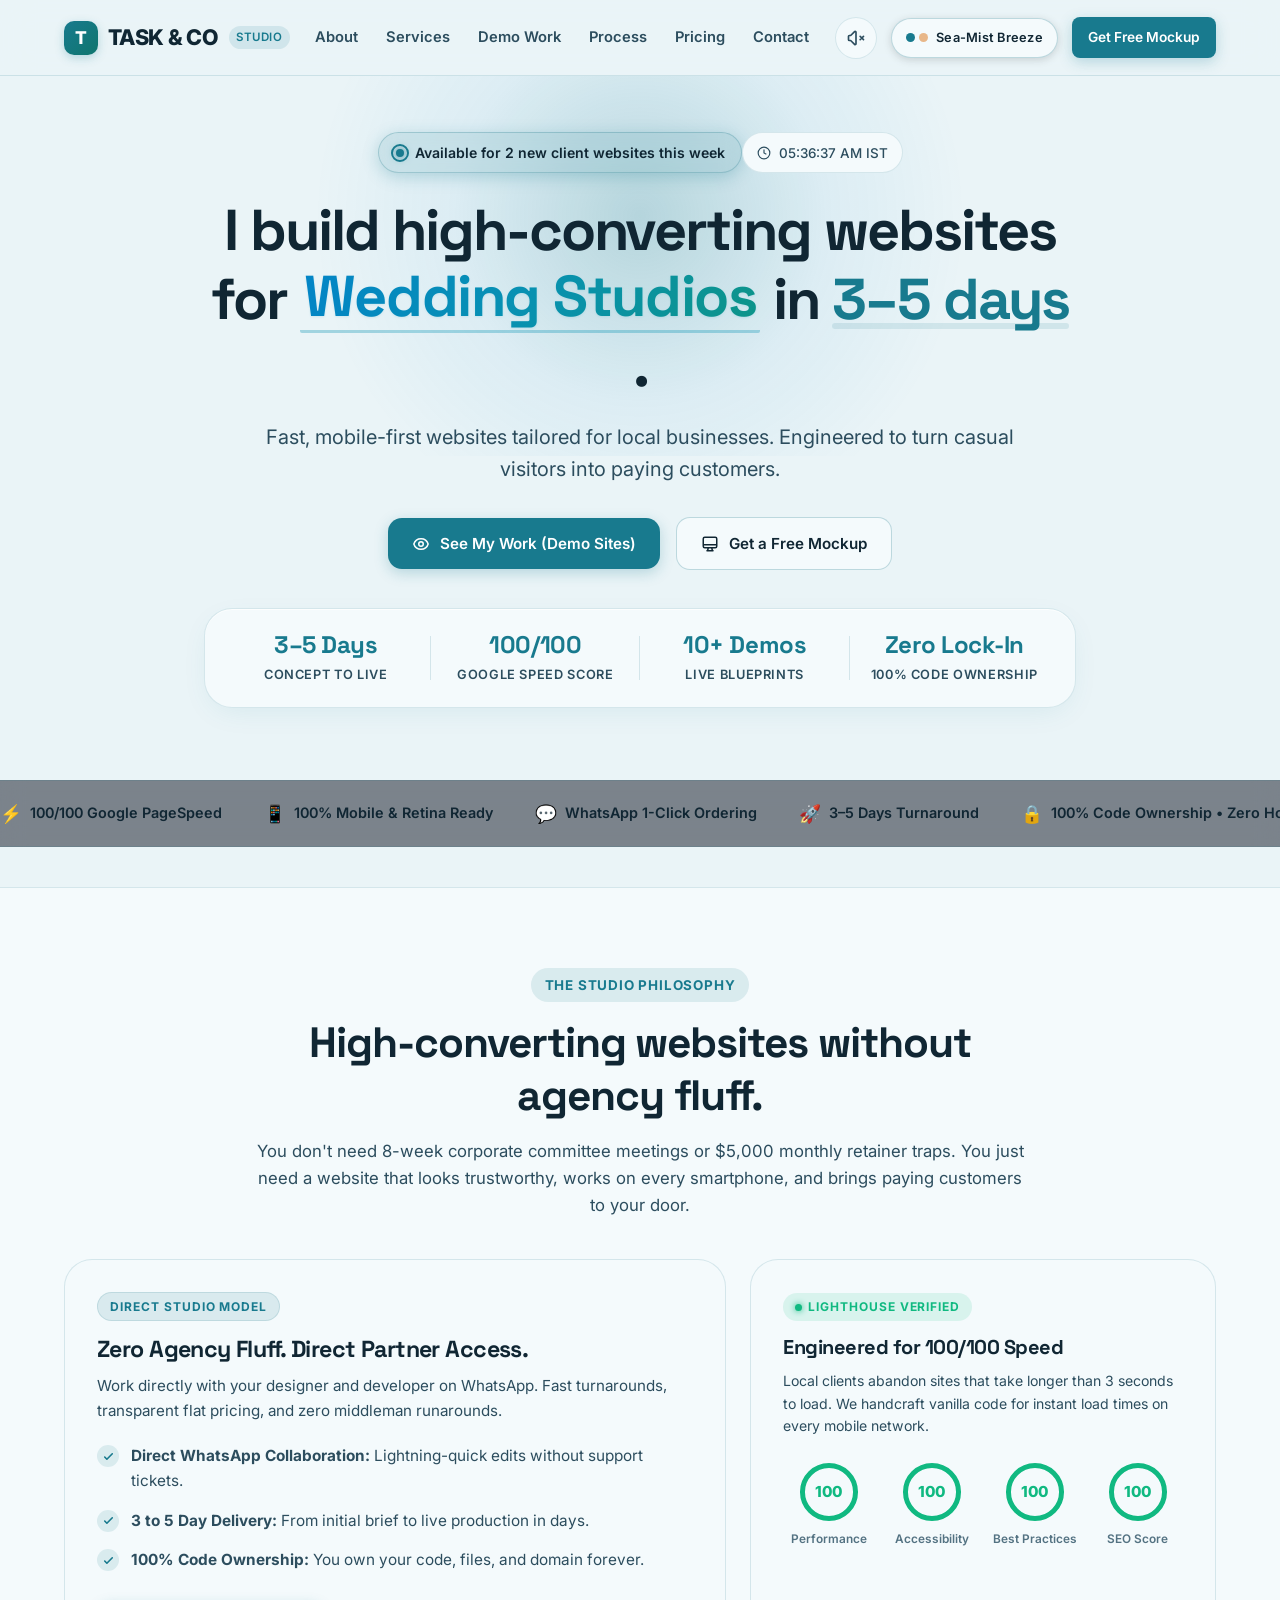
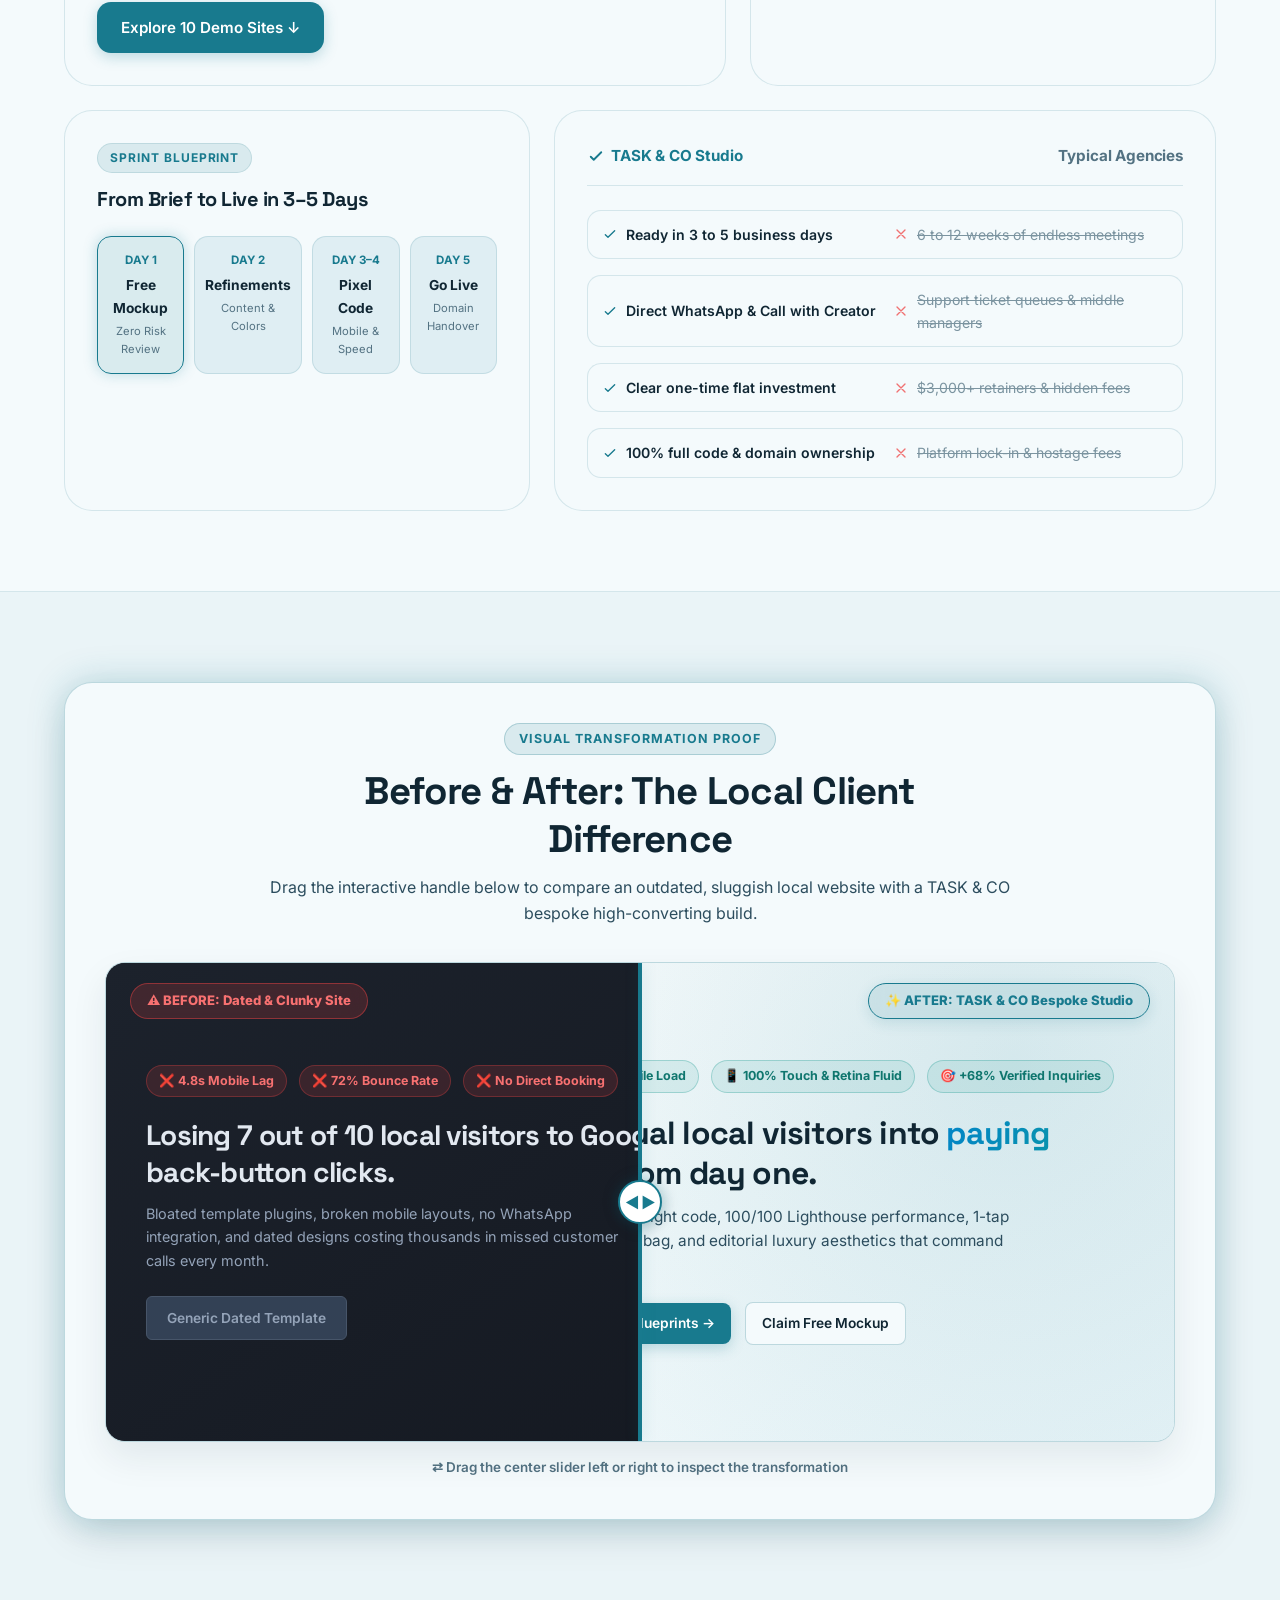
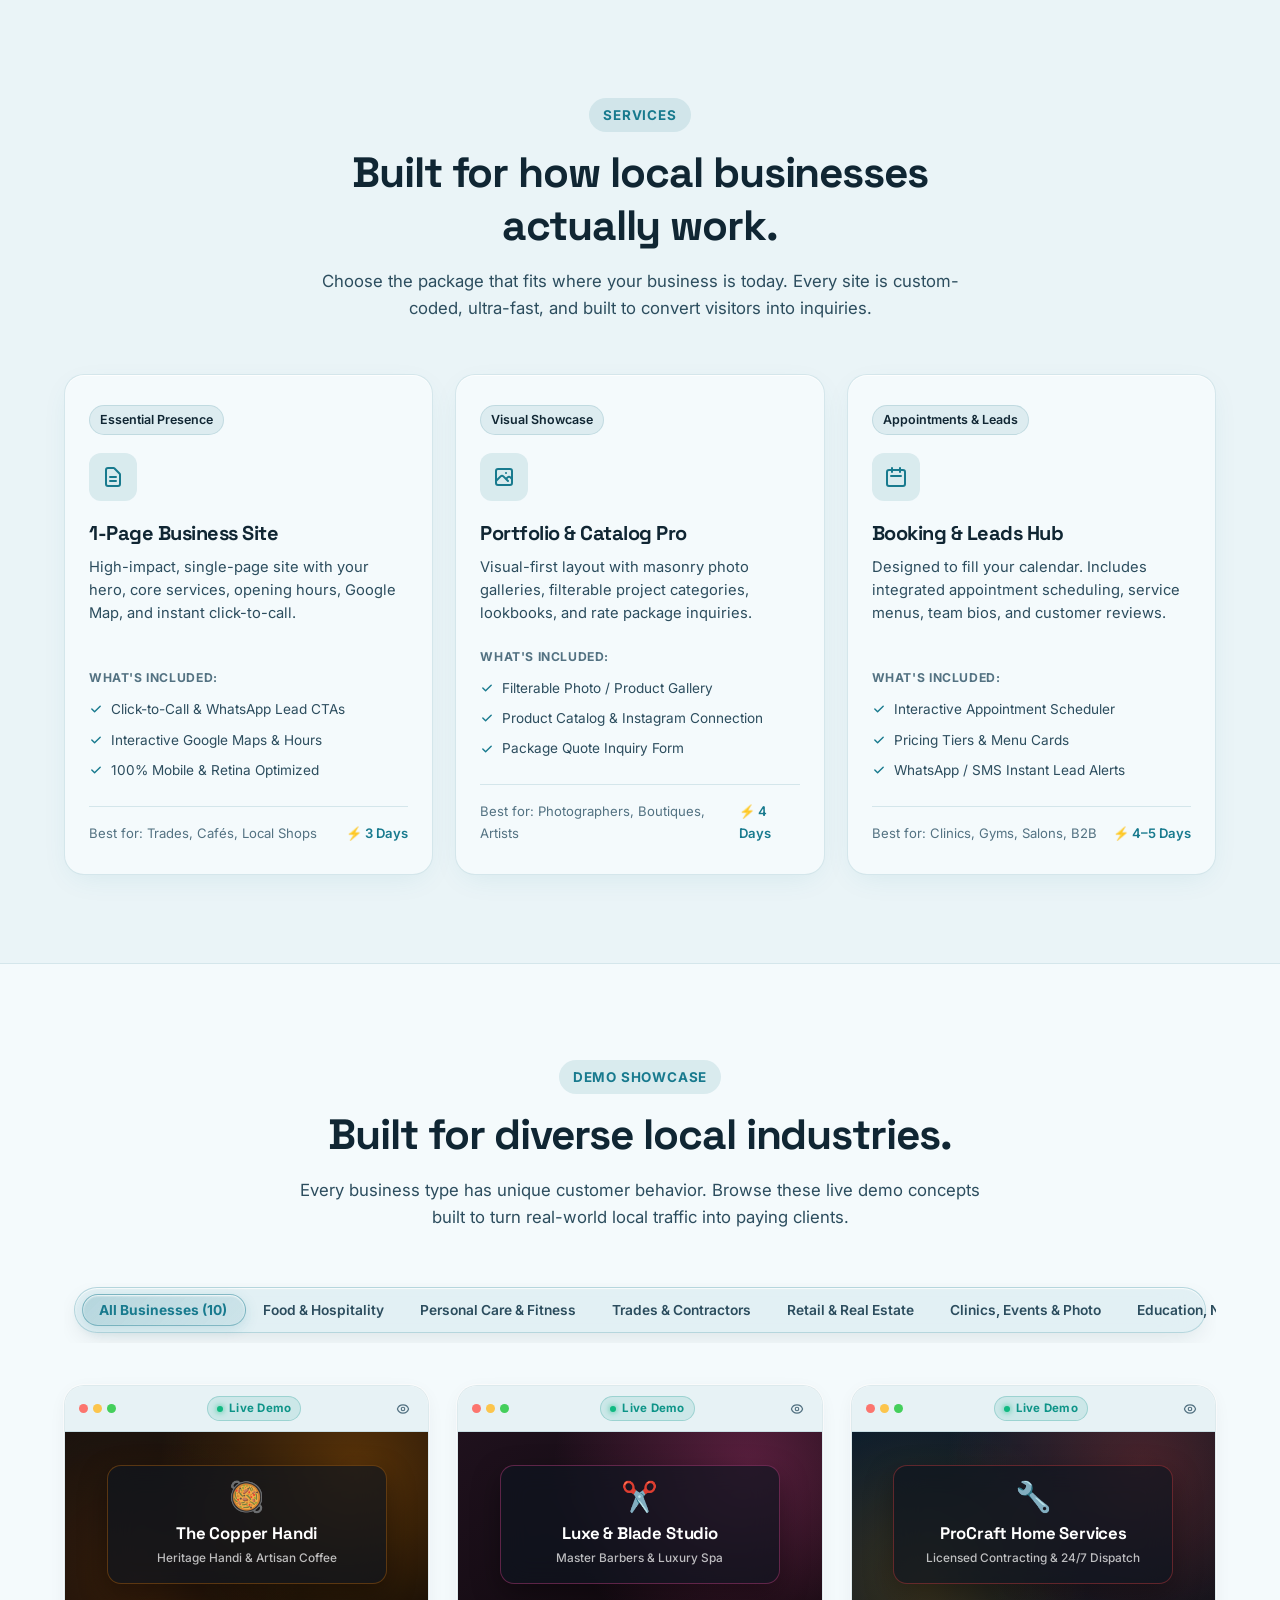
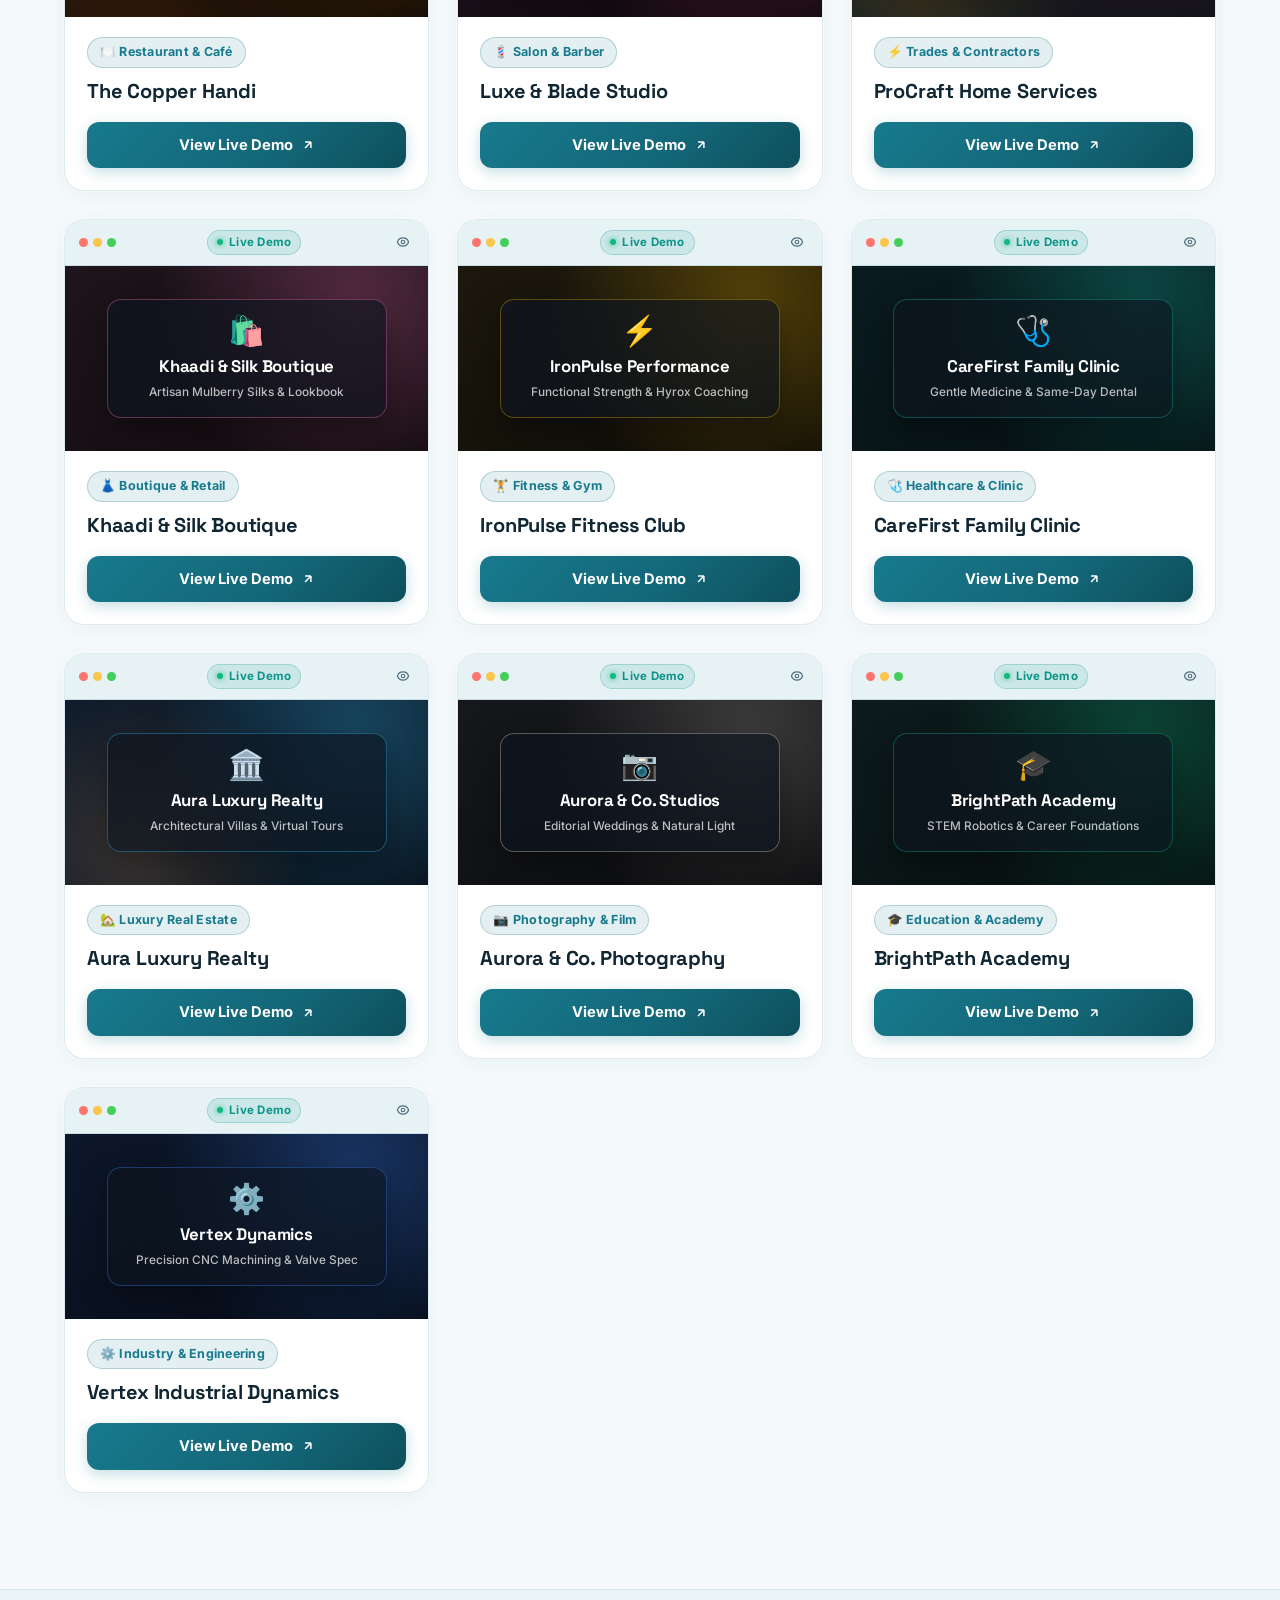
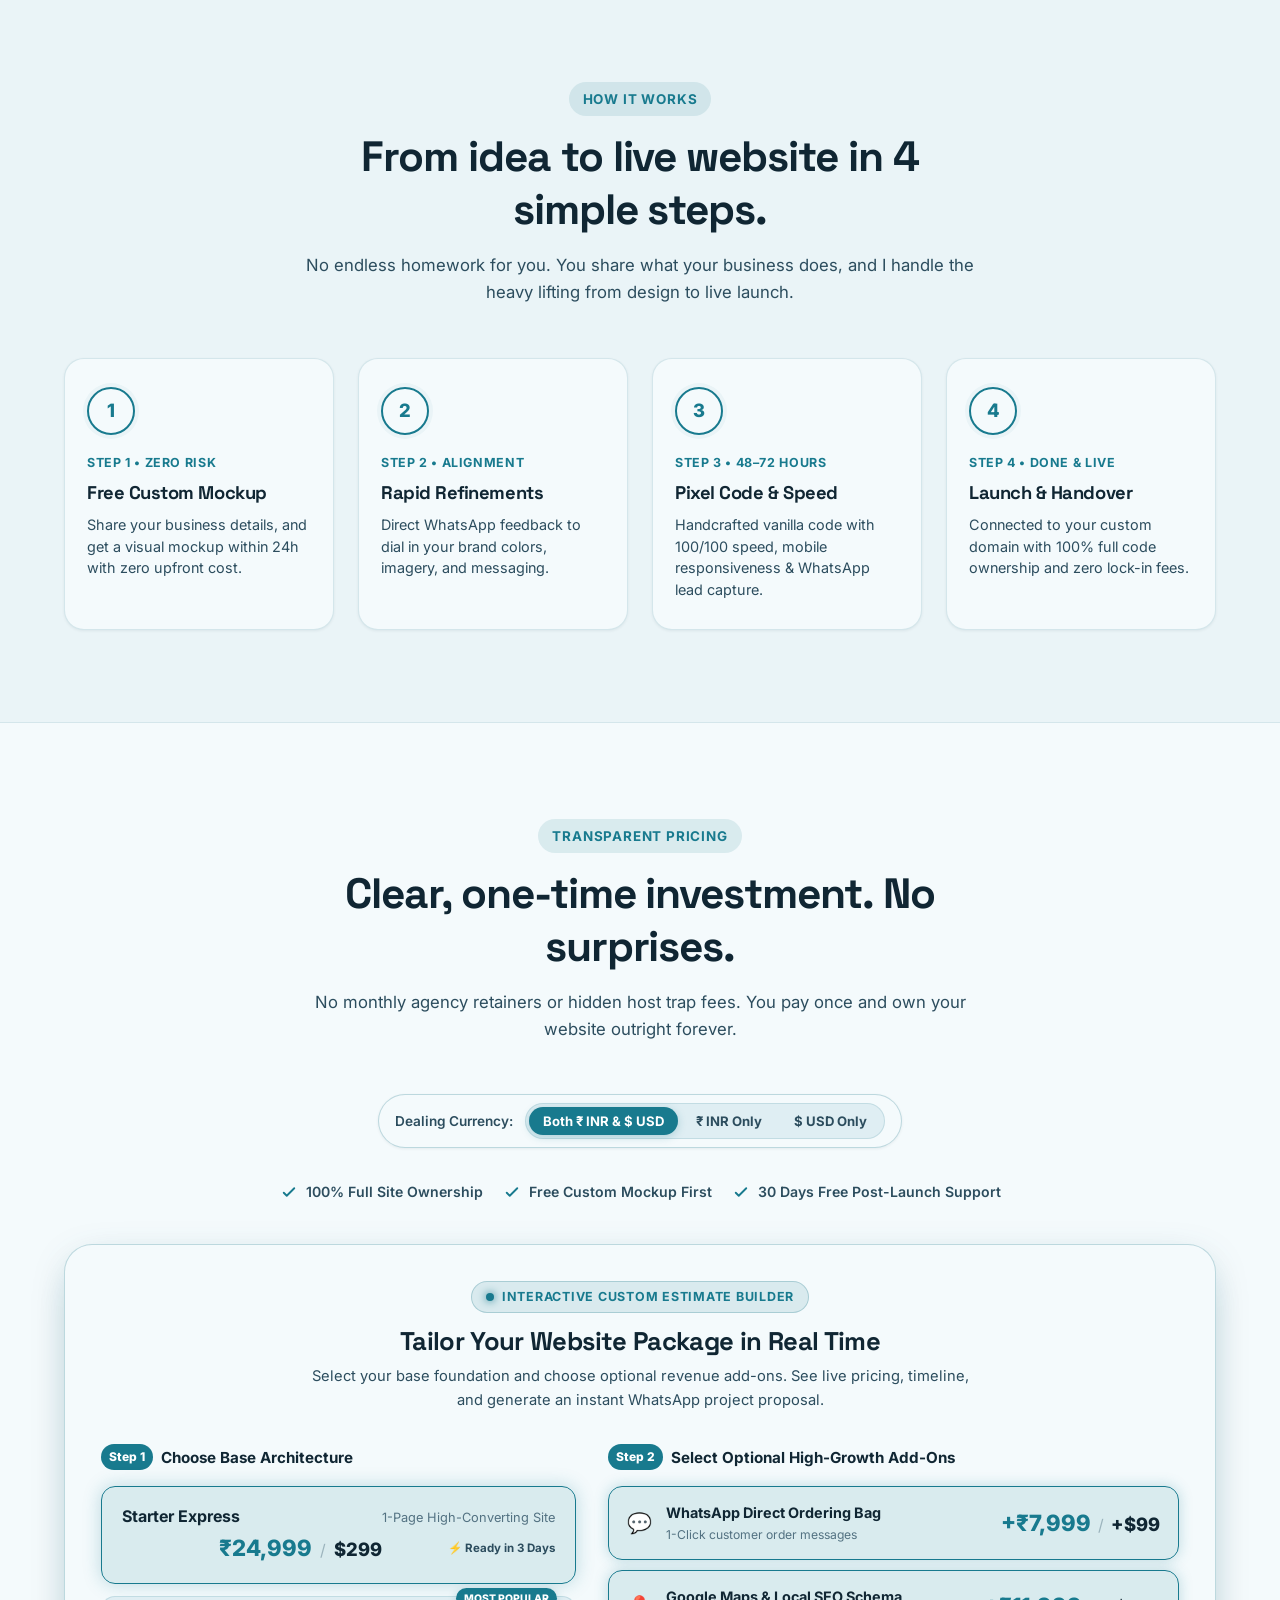
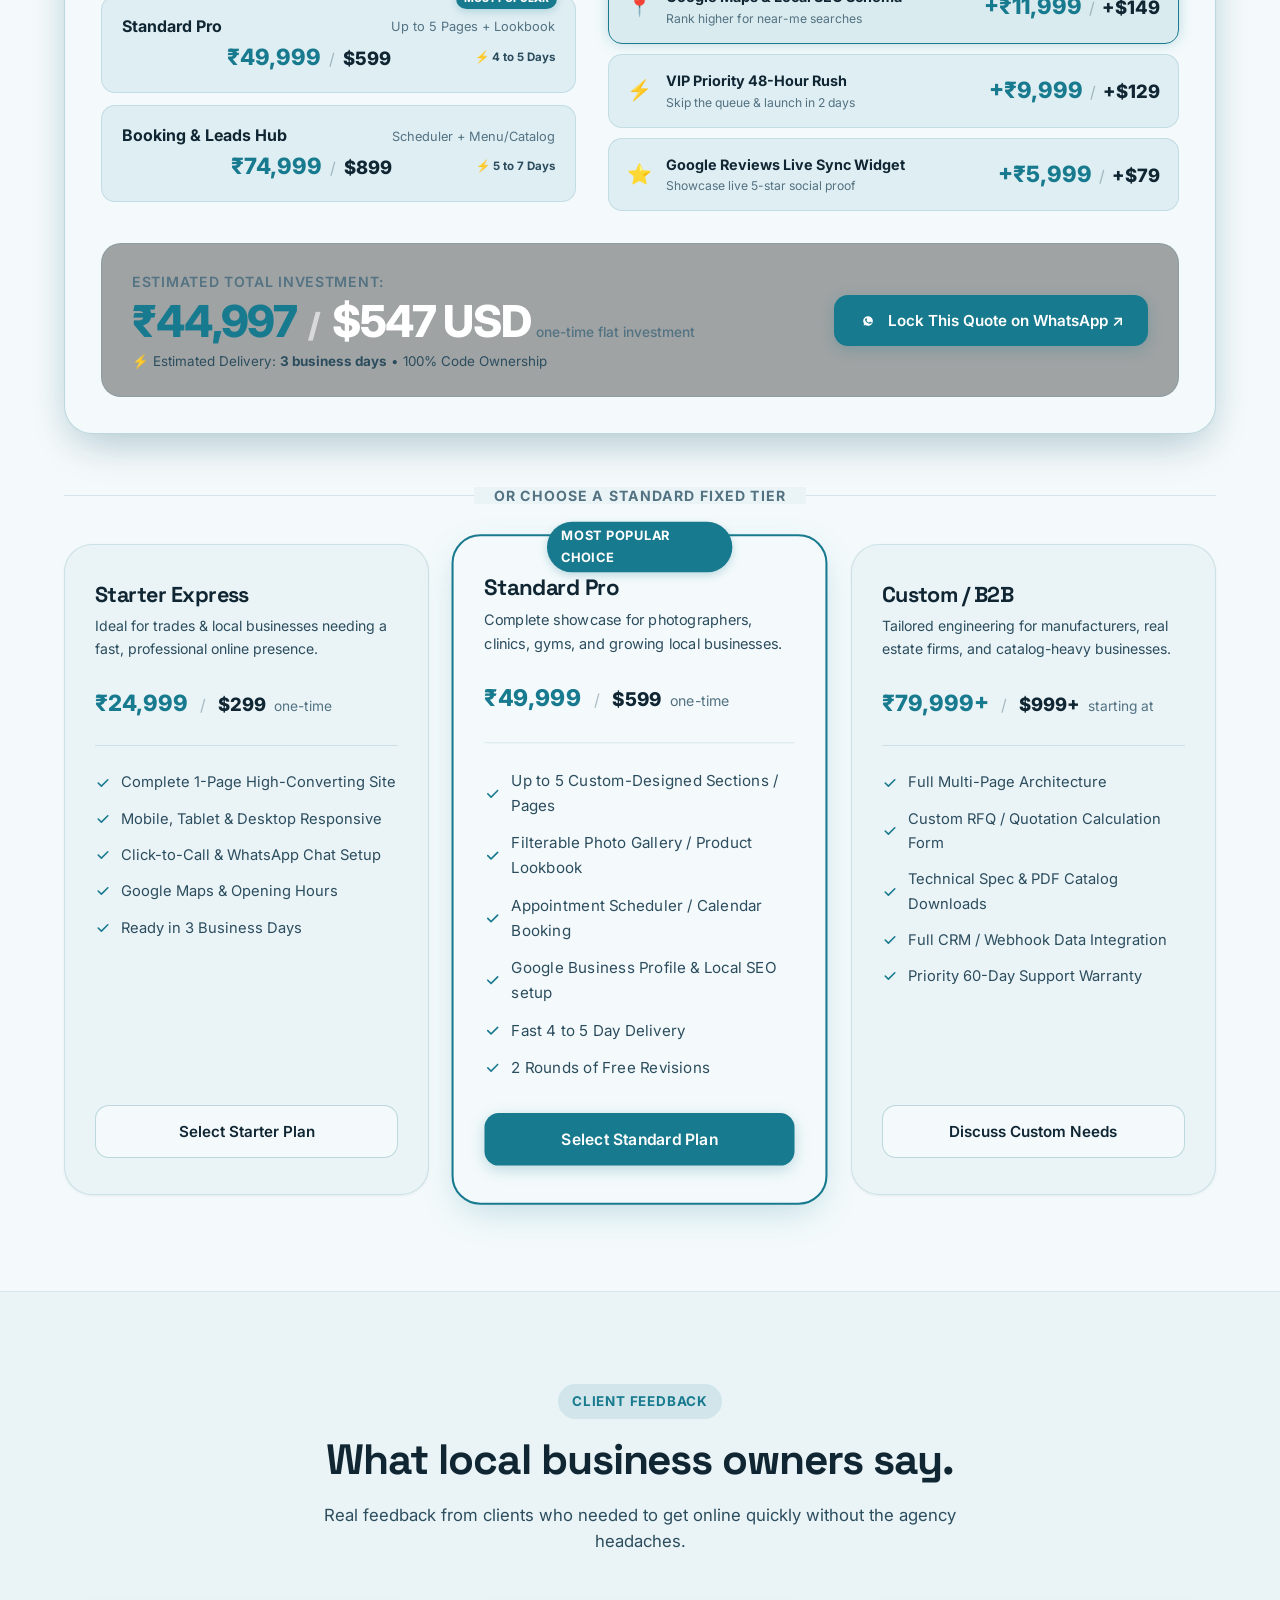
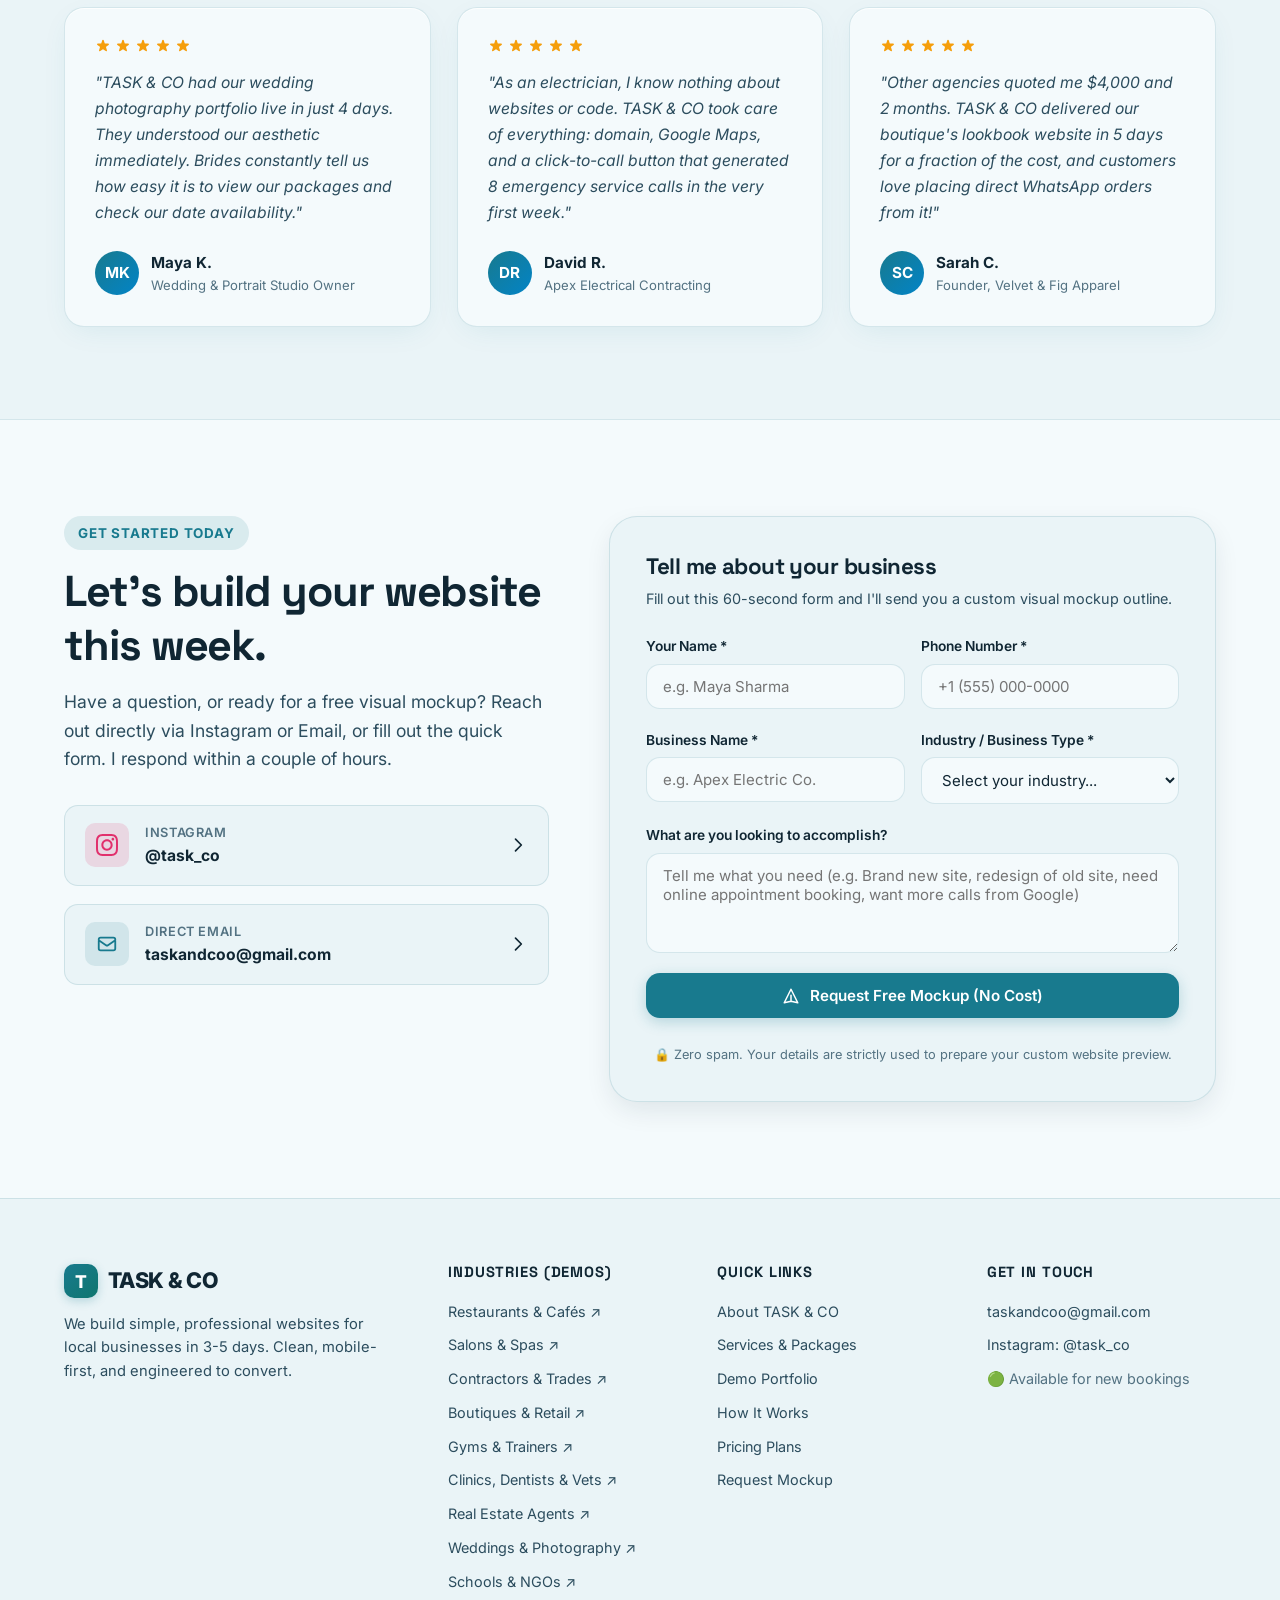
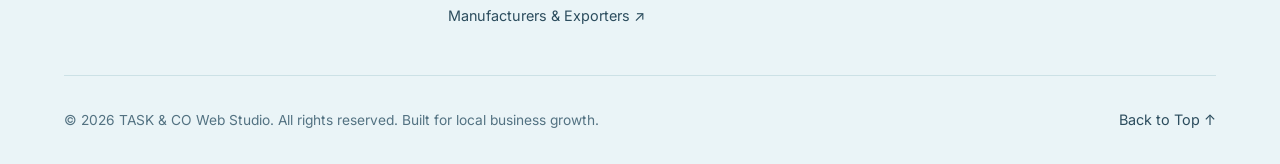
==== commit 1b683e71: "Update contact channels to official Instagram and Email only" ====
--- a/index.html
+++ b/index.html
@@ -1807,32 +1807,14 @@
             <span class="section-eyebrow">Get Started Today</span>
             <h2>Let's build your website this week.</h2>
             <p class="contact-lead-text">
-              Have a question, or ready for a free visual mockup? Reach out directly via WhatsApp, Instagram, or fill
+              Have a question, or ready for a free visual mockup? Reach out directly via Instagram or Email, or fill
               out the quick form. I respond within a couple of hours.
             </p>
 
             <!-- Direct Channels List -->
             <div class="contact-channels-list">
-              <!-- WhatsApp -->
-              <a href="https://wa.me/?text=Hi%20TASK%20%26%20CO!%20I'd%20like%20to%20get%20a%20website%20for%20my%20business."
-                target="_blank" rel="noopener noreferrer" class="contact-channel-card" id="whatsapp-channel-btn">
-                <div class="channel-icon-wrap whatsapp">
-                  <svg fill="currentColor" viewBox="0 0 24 24">
-                    <path
-                      d="M12.031 6.172c-3.181 0-5.767 2.586-5.768 5.766-.001 1.298.38 2.27 1.019 3.287l-.582 2.128 2.182-.573c.978.58 1.911.928 3.145.929 3.178 0 5.767-2.587 5.768-5.766.001-3.187-2.575-5.77-5.764-5.771zm3.392 8.244c-.144.405-.837.774-1.17.824-.299.045-.677.063-1.092-.069-.252-.08-.575-.187-.988-.365-1.739-.751-2.874-2.502-2.961-2.617-.087-.116-.708-.94-.708-1.793s.448-1.273.607-1.446c.159-.173.346-.217.462-.217l.332.006c.106.005.249-.04.39.299.144.347.491 1.199.534 1.286.043.087.072.188.014.304-.058.116-.087.188-.173.289l-.26.304c-.087.086-.177.18-.076.354.101.174.449.741.964 1.201.662.591 1.221.774 1.394.861.174.086.275.072.376-.044.101-.116.433-.506.549-.68.116-.173.231-.145.39-.087s1.011.477 1.184.564.289.13.332.202c.045.072.045.419-.099.824zm-3.423-14.416c-6.627 0-12 5.373-12 12 0 2.159.57 4.186 1.564 5.938l-1.564 5.714 5.867-1.539c1.699.932 3.652 1.465 5.733 1.465 6.627 0 12-5.373 12-12s-5.373-12-12-12z" />
-                  </svg>
-                </div>
-                <div class="channel-details">
-                  <div class="channel-title">WhatsApp Chat</div>
-                  <div class="channel-value">Instant Reply (Tap to Chat)</div>
-                </div>
-                <svg width="20" height="20" fill="none" viewBox="0 0 24 24" stroke="currentColor">
-                  <path stroke-linecap="round" stroke-linejoin="round" stroke-width="2" d="M9 5l7 7-7 7" />
-                </svg>
-              </a>
-
               <!-- Instagram -->
-              <a href="https://instagram.com" target="_blank" rel="noopener noreferrer" class="contact-channel-card">
+              <a href="https://instagram.com/task_co" target="_blank" rel="noopener noreferrer" class="contact-channel-card">
                 <div class="channel-icon-wrap instagram">
                   <svg fill="currentColor" viewBox="0 0 24 24">
                     <path
@@ -1841,7 +1823,7 @@
                 </div>
                 <div class="channel-details">
                   <div class="channel-title">Instagram</div>
-                  <div class="channel-value">@taskandco.studio</div>
+                  <div class="channel-value">@task_co</div>
                 </div>
                 <svg width="20" height="20" fill="none" viewBox="0 0 24 24" stroke="currentColor">
                   <path stroke-linecap="round" stroke-linejoin="round" stroke-width="2" d="M9 5l7 7-7 7" />
@@ -1849,7 +1831,7 @@
               </a>
 
               <!-- Email -->
-              <a href="mailto:hello@taskandco.studio" class="contact-channel-card">
+              <a href="mailto:taskandcoo@gmail.com" class="contact-channel-card">
                 <div class="channel-icon-wrap email">
                   <svg fill="none" viewBox="0 0 24 24" stroke="currentColor">
                     <path stroke-linecap="round" stroke-linejoin="round" stroke-width="2"
@@ -1858,23 +1840,13 @@
                 </div>
                 <div class="channel-details">
                   <div class="channel-title">Direct Email</div>
-                  <div class="channel-value">hello@taskandco.studio</div>
+                  <div class="channel-value">taskandcoo@gmail.com</div>
                 </div>
                 <svg width="20" height="20" fill="none" viewBox="0 0 24 24" stroke="currentColor">
                   <path stroke-linecap="round" stroke-linejoin="round" stroke-width="2" d="M9 5l7 7-7 7" />
                 </svg>
               </a>
             </div>
-
-            <!-- WhatsApp Action Shortcut -->
-            <a href="https://wa.me/?text=Hi%20TASK%20%26%20CO,%20I'm%20interested%20in%20a%20website%20for%20my%20business!"
-              target="_blank" rel="noopener noreferrer" class="btn btn-whatsapp" style="width: 100%;">
-              <svg width="20" height="20" fill="currentColor" viewBox="0 0 24 24">
-                <path
-                  d="M12.031 6.172c-3.181 0-5.767 2.586-5.768 5.766-.001 1.298.38 2.27 1.019 3.287l-.582 2.128 2.182-.573c.978.58 1.911.928 3.145.929 3.178 0 5.767-2.587 5.768-5.766.001-3.187-2.575-5.77-5.764-5.771zm3.392 8.244c-.144.405-.837.774-1.17.824-.299.045-.677.063-1.092-.069-.252-.08-.575-.187-.988-.365-1.739-.751-2.874-2.502-2.961-2.617-.087-.116-.708-.94-.708-1.793s.448-1.273.607-1.446c.159-.173.346-.217.462-.217l.332.006c.106.005.249-.04.39.299.144.347.491 1.199.534 1.286.043.087.072.188.014.304-.058.116-.087.188-.173.289l-.26.304c-.087.086-.177.18-.076.354.101.174.449.741.964 1.201.662.591 1.221.774 1.394.861.174.086.275.072.376-.044.101-.116.433-.506.549-.68.116-.173.231-.145.39-.087s1.011.477 1.184.564.289.13.332.202c.045.072.045.419-.099.824zm-3.423-14.416c-6.627 0-12 5.373-12 12 0 2.159.57 4.186 1.564 5.938l-1.564 5.714 5.867-1.539c1.699.932 3.652 1.465 5.733 1.465 6.627 0 12-5.373 12-12s-5.373-12-12-12z" />
-              </svg>
-              Chat on WhatsApp Directly
-            </a>
           </div>
 
           <!-- Right Form Column: "Tell me about your business" -->
@@ -1891,7 +1863,7 @@
                     required>
                 </div>
                 <div class="form-group">
-                  <label for="client-phone" class="form-label">Phone / WhatsApp *</label>
+                  <label for="client-phone" class="form-label">Phone Number *</label>
                   <input type="tel" id="client-phone" name="phone" class="form-input" placeholder="+1 (555) 000-0000"
                     required>
                 </div>
@@ -1998,11 +1970,8 @@
         <div>
           <h4 class="footer-col-title">Get In Touch</h4>
           <div class="footer-links-list">
-            <a href="https://wa.me/?text=Hi%20TASK%20%26%20CO!" target="_blank" rel="noopener noreferrer"
-              class="footer-link">WhatsApp: Tap to Chat</a>
-            <a href="mailto:hello@taskandco.studio" class="footer-link">hello@taskandco.studio</a>
-            <a href="https://instagram.com" target="_blank" rel="noopener noreferrer" class="footer-link">Instagram:
-              @taskandco.studio</a>
+            <a href="mailto:taskandcoo@gmail.com" class="footer-link">taskandcoo@gmail.com</a>
+            <a href="https://instagram.com/task_co" target="_blank" rel="noopener noreferrer" class="footer-link">Instagram: @task_co</a>
             <span class="footer-link" style="color: var(--text-muted);">🟢 Available for new bookings</span>
           </div>
         </div>
